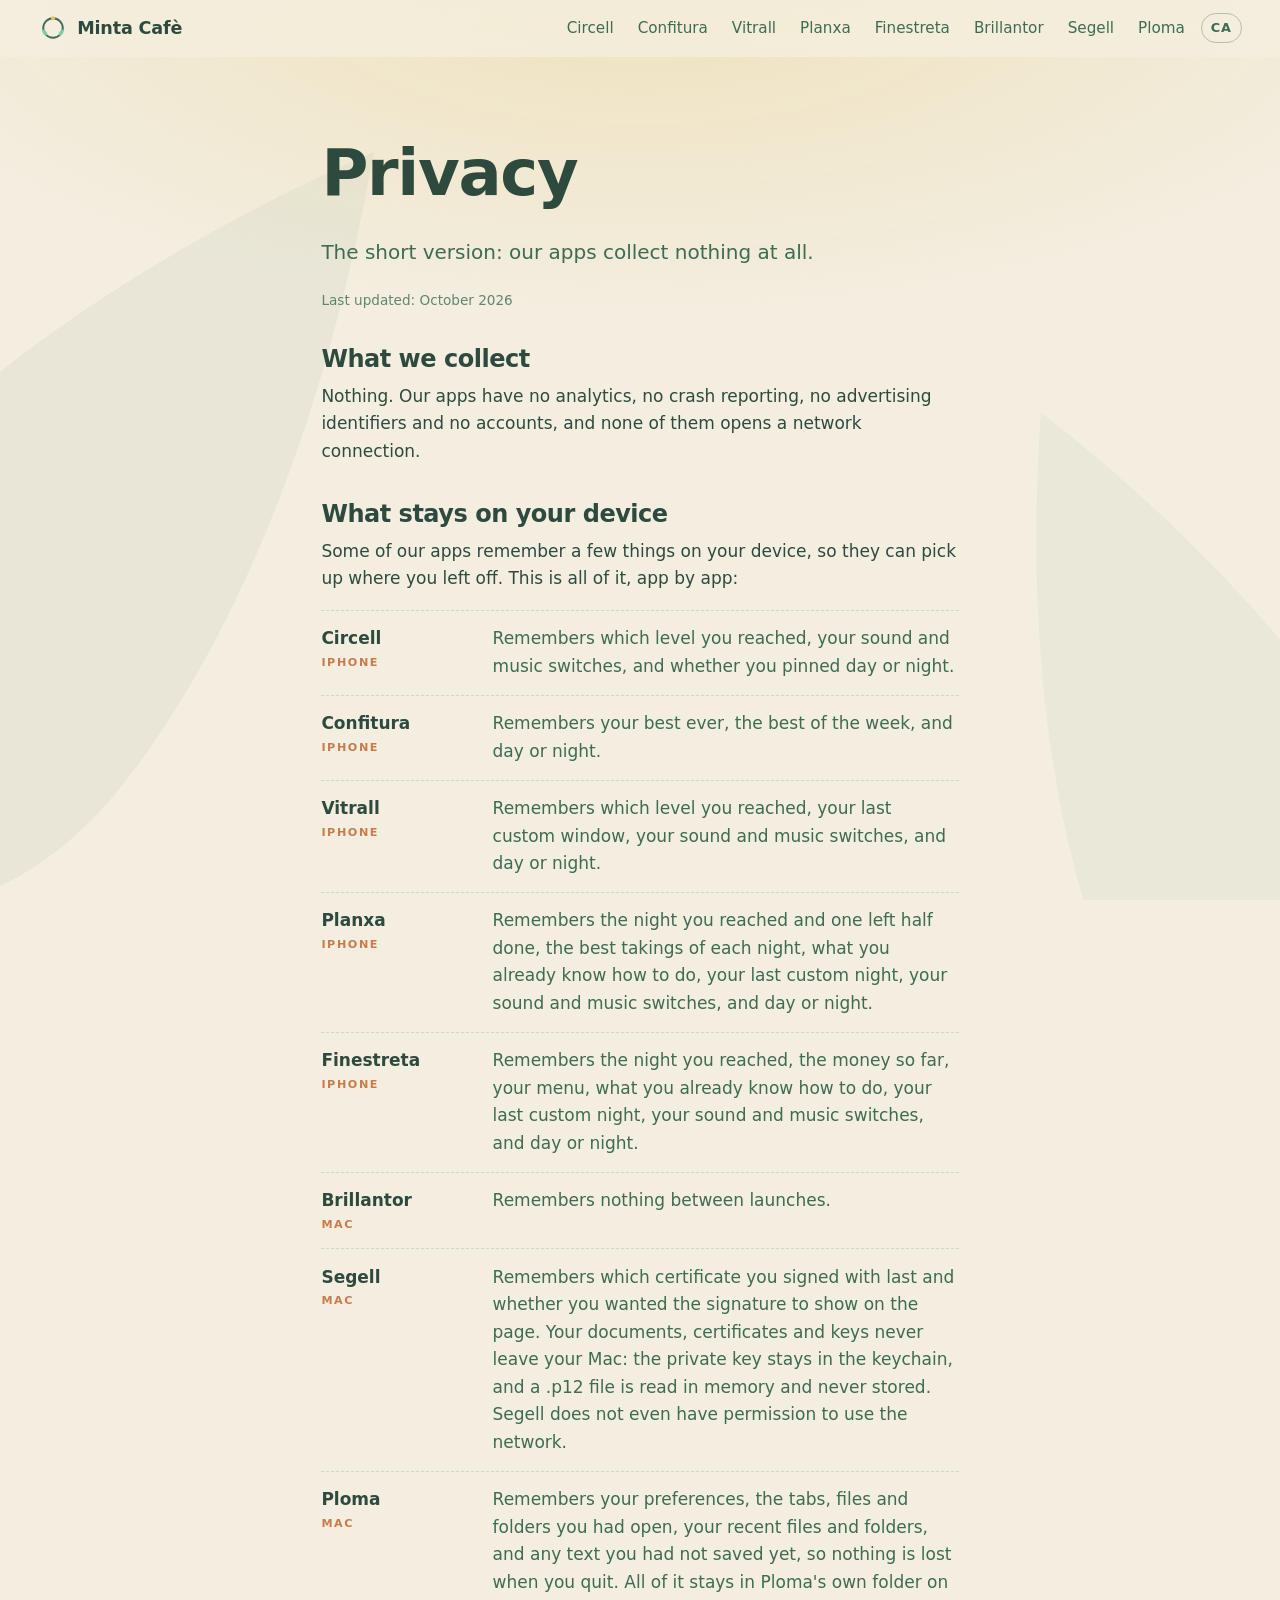
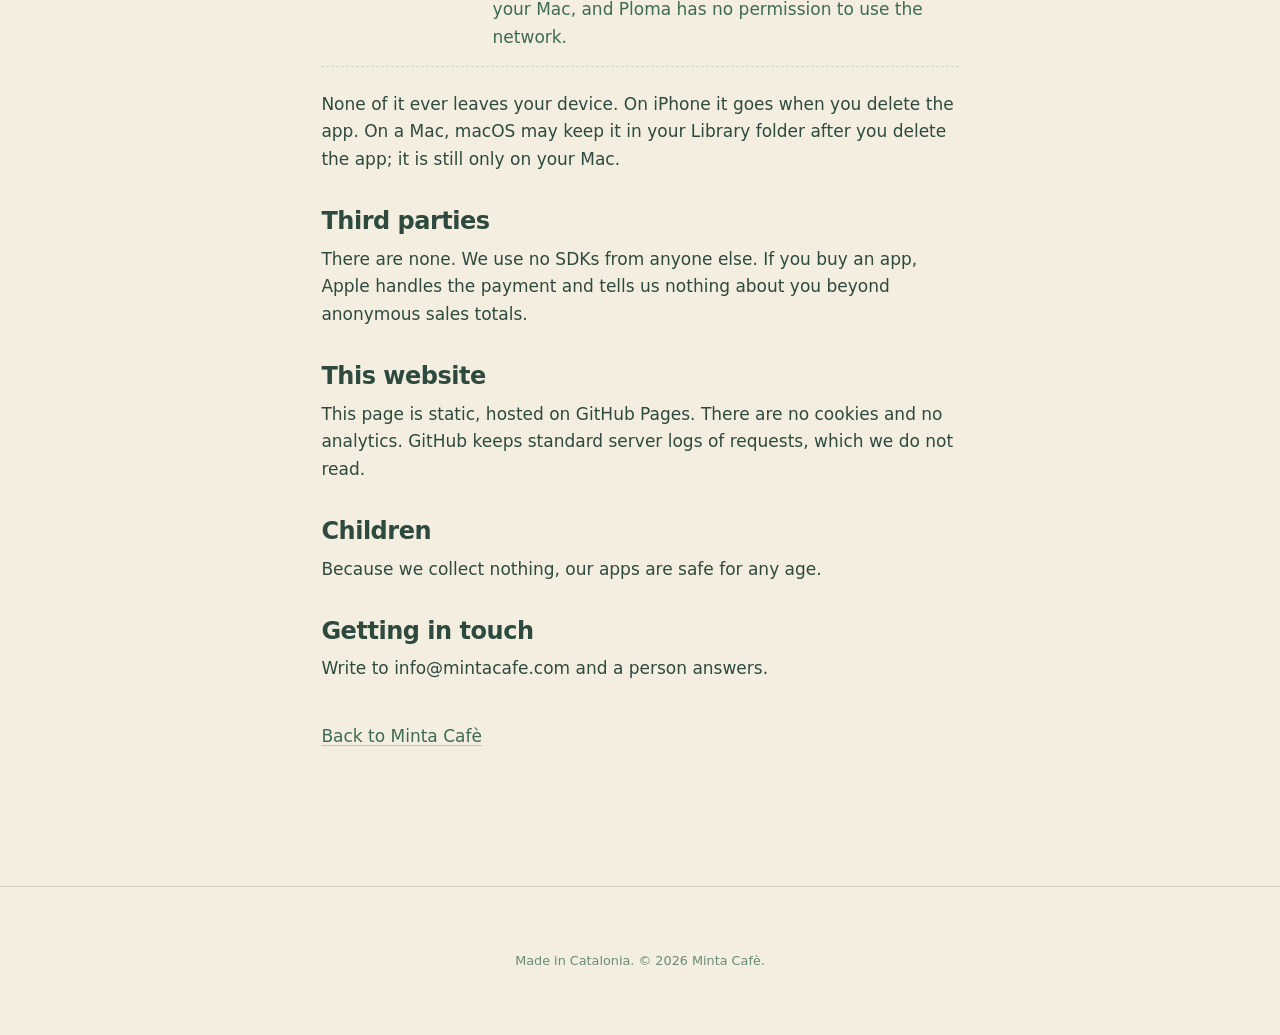
==== privacy.html @ 0457a28e "Vitrall, Planxa i Finestreta, com a «Pròximament», amb la seva fila a la privadesa Encara sense publ" ====
<!DOCTYPE html>
<html lang="en" data-title-key="html.title.privacy">
<head>
<meta charset="utf-8">
<meta name="viewport" content="width=device-width, initial-scale=1">
<title>Privacy · Minta Cafè</title>
<meta name="description" content="Minta Cafè privacy policy: our apps collect nothing at all.">
<meta name="theme-color" content="#F3EEE0" media="(prefers-color-scheme: light)">
<meta name="theme-color" content="#22362D" media="(prefers-color-scheme: dark)">
<link rel="icon" href="data:image/svg+xml,%3Csvg xmlns='http://www.w3.org/2000/svg' viewBox='0 0 32 32'%3E%3Crect width='32' height='32' rx='8' fill='%23F3EEE0'/%3E%3Ccircle cx='16' cy='16' r='9' fill='none' stroke='%237FCBA8' stroke-width='2.5'/%3E%3Ccircle cx='16' cy='7' r='2' fill='%23E8C468'/%3E%3C/svg%3E">
<link rel="stylesheet" href="assets/style.css">
</head>
<body>

<div class="backdrop" aria-hidden="true">
  <div class="backdrop__glow"></div>
  <svg class="backdrop__leaf backdrop__leaf--a" viewBox="0 0 100 240"><path d="M50 0C18 60 0 120 0 170c0 40 22 70 50 70s50-30 50-70C100 120 82 60 50 0Z"/></svg>
  <svg class="backdrop__leaf backdrop__leaf--b" viewBox="0 0 100 240"><path d="M50 0C18 60 0 120 0 170c0 40 22 70 50 70s50-30 50-70C100 120 82 60 50 0Z"/></svg>
</div>

<header class="head">
  <a class="brand" href="index.html" aria-label="Minta Cafè">
    <svg class="brand__mark" viewBox="0 0 40 40" aria-hidden="true">
      <circle cx="20" cy="20" r="13" fill="none" stroke="currentColor" stroke-width="2.6"/>
      <circle cx="20" cy="7" r="2.6" fill="var(--gold)"/>
      <ellipse cx="31" cy="26" rx="2.4" ry="4.6" fill="var(--mint)" transform="rotate(35 31 26)"/>
      <ellipse cx="9" cy="26" rx="2.4" ry="4.6" fill="var(--mint)" transform="rotate(-35 9 26)"/>
    </svg>
    <span class="brand__name">Minta Cafè</span>
  </a>
  <nav class="nav">
    <a href="index.html#circell">Circell</a>
    <a href="index.html#confitura">Confitura</a>
    <a href="index.html#vitrall">Vitrall</a>
    <a href="index.html#planxa">Planxa</a>
    <a href="index.html#finestreta">Finestreta</a>
    <a href="index.html#brillantor">Brillantor</a>
    <a href="index.html#segell">Segell</a>
    <a href="index.html#ploma">Ploma</a>
  </nav>
  <button class="lang" id="langToggle" type="button" aria-label="Canvia la llengua a català">
    <span class="lang__flip">CA</span>
  </button>
</header>

<main class="prose">
  <h1 data-i18n="privacy.title">Privacy</h1>
  <p class="lede" data-i18n="privacy.lede">The short version: our apps collect nothing at all.</p>
  <p class="updated" data-i18n="privacy.updated">Last updated: October 2026</p>

  <h2 data-i18n="privacy.h1">What we collect</h2>
  <p data-i18n="privacy.p1">Nothing. Our apps have no analytics, no crash reporting, no advertising identifiers and no accounts, and none of them opens a network connection.</p>

  <h2 data-i18n="privacy.h2">What stays on your device</h2>
  <p data-i18n="privacy.p2">Some of our apps remember a few things on your device, so they can pick up where you left off. This is all of it, app by app:</p>
  <!-- One row per app, and the sections above and below never name an app:
       adding one is a row here and a privacy.app.<id> string per language. -->
  <dl class="appdata">
    <div id="circell">
      <dt>Circell <span class="appdata__os" data-i18n="platform.ios">iPhone</span></dt>
      <dd data-i18n="privacy.app.circell">Remembers which level you reached, your sound and music switches, and whether you pinned day or night.</dd>
    </div>
    <div id="confitura">
      <dt>Confitura <span class="appdata__os" data-i18n="platform.ios">iPhone</span></dt>
      <dd data-i18n="privacy.app.confitura">Remembers your best ever, the best of the week, and day or night.</dd>
    </div>
    <div id="vitrall">
      <dt>Vitrall <span class="appdata__os" data-i18n="platform.ios">iPhone</span></dt>
      <dd data-i18n="privacy.app.vitrall">Remembers which level you reached, your last custom window, your sound and music switches, and day or night.</dd>
    </div>
    <div id="planxa">
      <dt>Planxa <span class="appdata__os" data-i18n="platform.ios">iPhone</span></dt>
      <dd data-i18n="privacy.app.planxa">Remembers the night you reached and one left half done, the best takings of each night, what you already know how to do, your last custom night, your sound and music switches, and day or night.</dd>
    </div>
    <div id="finestreta">
      <dt>Finestreta <span class="appdata__os" data-i18n="platform.ios">iPhone</span></dt>
      <dd data-i18n="privacy.app.finestreta">Remembers the night you reached, the money so far, your menu, what you already know how to do, your last custom night, your sound and music switches, and day or night.</dd>
    </div>
    <div id="brillantor">
      <dt>Brillantor <span class="appdata__os" data-i18n="platform.mac">Mac</span></dt>
      <dd data-i18n="privacy.app.brillantor">Remembers nothing between launches.</dd>
    </div>
    <div id="segell">
      <dt>Segell <span class="appdata__os" data-i18n="platform.mac">Mac</span></dt>
      <dd data-i18n="privacy.app.segell">Remembers which certificate you signed with last and whether you wanted the signature to show on the page. Your documents, certificates and keys never leave your Mac: the private key stays in the keychain, and a .p12 file is read in memory and never stored. Segell does not even have permission to use the network.</dd>
    </div>
    <div id="ploma">
      <dt>Ploma <span class="appdata__os" data-i18n="platform.mac">Mac</span></dt>
      <dd data-i18n="privacy.app.ploma">Remembers your preferences, the tabs, files and folders you had open, your recent files and folders, and any text you had not saved yet, so nothing is lost when you quit. All of it stays in Ploma's own folder on your Mac, and Ploma has no permission to use the network.</dd>
    </div>
  </dl>
  <p data-i18n="privacy.p2b">None of it ever leaves your device. On iPhone it goes when you delete the app. On a Mac, macOS may keep it in your Library folder after you delete the app; it is still only on your Mac.</p>

  <h2 data-i18n="privacy.h3">Third parties</h2>
  <p data-i18n="privacy.p3">There are none. We use no SDKs from anyone else. If you buy an app, Apple handles the payment and tells us nothing about you beyond anonymous sales totals.</p>

  <h2 data-i18n="privacy.h4">This website</h2>
  <p data-i18n="privacy.p4">This page is static, hosted on GitHub Pages. There are no cookies and no analytics. GitHub keeps standard server logs of requests, which we do not read.</p>

  <h2 data-i18n="privacy.h5">Children</h2>
  <p data-i18n="privacy.p5">Because we collect nothing, our apps are safe for any age.</p>

  <h2 data-i18n="privacy.h6">Getting in touch</h2>
  <p data-i18n="privacy.p6">Write to info@mintacafe.com and a person answers.</p>

  <p style="margin-top:2.5rem"><a href="index.html" data-i18n="privacy.back">Back to Minta Cafè</a></p>
</main>

<footer class="foot">
  <div class="foot__inner">
    <p class="foot__fine"><span data-i18n="foot.made">Made in Catalonia.</span> © <span id="year">2026</span> Minta Cafè.</p>
  </div>
</footer>

<script src="assets/app.js"></script>
</body>
</html>
---- assets/style.css ----
/* ===========================================================
   Minta Cafè website
   Solarpunk-Mint, straight from MintaKit: cream paper, mint
   accent, deep leaf greens, terracotta and sun gold.
   No external assets, no fonts to download.
   =========================================================== */

:root {
  --mint:       #7FCBA8;
  --mint-deep:  #5FB891;
  --leaf-deep:  #2E4A3E;
  --leaf:       #3E6B52;
  --terracotta: #C97B4A;
  --terracotta-soft: #B98253;
  --cream:      #F3EEE0;
  --surface:    #FBF7EC;
  --gold:       #E8C468;

  --bg:      var(--cream);
  --card:    var(--surface);
  --ink:     var(--leaf-deep);
  --ink-2:   var(--leaf);
  --line:    color-mix(in srgb, var(--leaf) 18%, transparent);
  --shadow:  0 18px 40px -24px rgba(46, 74, 62, .45);

  --wrap: 1080px;
  --radius: 22px;
  --font: ui-rounded, "SF Pro Rounded", -apple-system, "Segoe UI Variable Display",
          "Varela Round", "Quicksand", "Nunito", system-ui, sans-serif;
}

@media (prefers-color-scheme: dark) {
  :root {
    --bg:     #1E3128;
    --card:   #27412F;
    --ink:    #ECF4EC;
    --ink-2:  #A9C8B5;
    --line:   color-mix(in srgb, var(--mint) 22%, transparent);
    --shadow: 0 18px 40px -22px rgba(0, 0, 0, .6);
    --terracotta: #E2A272;
  }
}

* { box-sizing: border-box; }

html { scroll-behavior: smooth; scroll-padding-top: 84px; }

body {
  margin: 0;
  background: var(--bg);
  color: var(--ink);
  font-family: var(--font);
  font-size: 17px;
  line-height: 1.62;
  -webkit-font-smoothing: antialiased;
  overflow-x: hidden;
}

h1, h2, h3 { line-height: 1.15; letter-spacing: -.02em; margin: 0 0 .4em; }
h1 { font-size: clamp(2.4rem, 6vw, 4rem); font-weight: 700; }
h2 { font-size: clamp(2rem, 4.4vw, 2.9rem); font-weight: 700; }
h3 { font-size: 1.18rem; font-weight: 600; }
p  { margin: 0 0 1em; }
a  { color: var(--leaf); text-decoration-color: color-mix(in srgb, var(--mint) 70%, transparent); text-underline-offset: 3px; }
a:hover { color: var(--terracotta); }
@media (prefers-color-scheme: dark) { a { color: var(--mint); } }

.skip {
  position: absolute; left: -9999px; top: 0; z-index: 50;
  background: var(--mint); color: var(--leaf-deep);
  padding: .7em 1.2em; border-radius: 0 0 14px 0; font-weight: 600;
}
.skip:focus { left: 0; }

:where(a, button, input, [tabindex]):focus-visible {
  outline: 3px solid var(--terracotta);
  outline-offset: 3px;
  border-radius: 6px;
}

/* ── Backdrop ─────────────────────────────────────────────── */

.backdrop { position: fixed; inset: 0; z-index: -1; pointer-events: none; overflow: hidden; }
.backdrop__glow {
  position: absolute; inset: -30% 0 auto 0; height: 90vh;
  background: radial-gradient(ellipse 90% 60% at 50% 30%,
              color-mix(in srgb, var(--gold) 30%, transparent), transparent 70%);
}
.backdrop__leaf { position: absolute; fill: var(--leaf); }
.backdrop__leaf--a { width: 30vw; opacity: .05;  left: -8vw;  top: 6vh;  transform: rotate(38deg); }
.backdrop__leaf--b { width: 26vw; opacity: .045; right: -7vw; top: 42vh; transform: rotate(-24deg); }
.backdrop__leaf--c { width: 28vw; opacity: .04;  left: 6vw;   top: 74vh; transform: rotate(155deg); }
@media (prefers-color-scheme: dark) {
  .backdrop__leaf { fill: var(--mint); }
  .backdrop__glow { opacity: .5; }
}

/* ── Header ───────────────────────────────────────────────── */

.head {
  position: sticky; top: 0; z-index: 20;
  display: flex; align-items: center; justify-content: space-between;
  gap: 1rem;
  padding: .8rem clamp(1rem, 4vw, 2.4rem);
  background: color-mix(in srgb, var(--bg) 82%, transparent);
  backdrop-filter: saturate(1.4) blur(14px);
  border-bottom: 1px solid transparent;
  transition: border-color .3s;
}
.head.is-stuck { border-bottom-color: var(--line); }

.brand { display: inline-flex; align-items: center; gap: .55rem; text-decoration: none; color: var(--ink); }
.brand__mark { width: 30px; height: 30px; color: var(--leaf); flex: none; }
@media (prefers-color-scheme: dark) { .brand__mark { color: var(--mint); } }
.brand__name { font-weight: 700; font-size: 1.1rem; letter-spacing: -.01em; white-space: nowrap; }

.nav { display: flex; align-items: center; gap: clamp(.6rem, 2vw, 1.5rem); margin-left: auto; }
.nav a { color: var(--ink-2); text-decoration: none; font-weight: 500; font-size: .95rem; white-space: nowrap; }
.nav a:hover { color: var(--terracotta); }
@media (max-width: 560px) { .nav a { font-size: .88rem; } }
/* When the row gets tight, the promise link is the first to go. */
@media (max-width: 720px) { .nav a[href="#promise"] { display: none; } }
/* Five app names and the language don't fit beside the brand on a phone: the
   names get a row of their own, under the brand and the CA/EN button. */
@media (max-width: 540px) {
  html { scroll-padding-top: 112px; }
  .head { flex-wrap: wrap; row-gap: .4rem; padding-bottom: .6rem; }
  .nav { order: 3; flex-basis: 100%; margin-left: 0; justify-content: space-between; }
}

.lang {
  font: inherit; font-size: .8rem; font-weight: 700; letter-spacing: .06em;
  padding: .3em .7em; border-radius: 999px; cursor: pointer;
  color: var(--leaf); background: transparent;
  border: 1.5px solid color-mix(in srgb, var(--leaf) 35%, transparent);
}
.lang:hover { background: color-mix(in srgb, var(--mint) 25%, transparent); }
@media (prefers-color-scheme: dark) { .lang { color: var(--mint); border-color: color-mix(in srgb, var(--mint) 45%, transparent); } }

/* ── Shared bits ──────────────────────────────────────────── */

.eyebrow {
  text-transform: uppercase; letter-spacing: .14em; font-size: .75rem;
  font-weight: 700; color: var(--terracotta); margin-bottom: .8em;
}
.lede { font-size: clamp(1.05rem, 2vw, 1.25rem); color: var(--ink-2); max-width: 34em; }
.tagline { color: var(--mint-deep); font-size: 1.25rem; font-weight: 600; margin-bottom: 1em; }
@media (prefers-color-scheme: dark) { .tagline { color: var(--mint); } }

.btn {
  display: inline-flex; align-items: center; gap: .6rem;
  padding: .78em 1.5em; border-radius: 999px;
  font-weight: 650; text-decoration: none; border: 2px solid transparent;
  transition: transform .18s ease, box-shadow .18s ease, background .18s;
}
.btn:hover { transform: translateY(-2px); }
.btn--primary { background: var(--mint); color: var(--leaf-deep); box-shadow: var(--shadow); }
.btn--primary:hover { background: var(--mint-deep); color: var(--leaf-deep); }
.btn--ghost { border-color: color-mix(in srgb, var(--leaf) 30%, transparent); color: var(--ink); }
.btn--ghost:hover { border-color: var(--mint); color: var(--ink); }

.btn--store {
  background: var(--leaf-deep); color: var(--cream);
  padding: .6em 1.3em; text-align: left;
}
/* The hover names its colours: left to inherit, the text took the page's ink,
   the same green as the button, and vanished. */
.btn--store:hover { background: var(--leaf); color: var(--cream); box-shadow: var(--shadow); }
@media (prefers-color-scheme: dark) {
  .btn--store { background: var(--mint); color: var(--leaf-deep); }
  .btn--store:hover { background: var(--mint-deep); color: var(--leaf-deep); }
}
/* The glyph runs from y 1.5 to 26.2: the viewBox frames all of it. */
.btn__glyph { width: 21px; height: 27px; fill: currentColor; flex: none; }
.btn__stack { display: grid; line-height: 1.15; }
.btn__stack small { font-size: .68rem; opacity: .8; }
.btn__stack strong { font-size: 1.05rem; font-weight: 650; }
.btn--store.is-soon { opacity: .45; pointer-events: none; }

.store { display: flex; align-items: center; gap: .9rem; flex-wrap: wrap; }
.soon {
  font-size: .82rem; color: var(--terracotta); font-weight: 600;
  border: 1.5px dashed color-mix(in srgb, var(--terracotta) 50%, transparent);
  padding: .3em .8em; border-radius: 999px;
}
.store:not(:has(.is-soon)) .soon { display: none; }

/* ── Hero ─────────────────────────────────────────────────── */

.hero {
  max-width: var(--wrap); margin: 0 auto;
  padding: clamp(4rem, 12vh, 8rem) clamp(1.2rem, 5vw, 2.4rem) clamp(3rem, 8vh, 5rem);
  text-align: center;
}
.hero .lede { margin-inline: auto; }
.hero__cta { display: flex; gap: .8rem; justify-content: center; flex-wrap: wrap; margin-top: 2rem; }

/* ── App sections ─────────────────────────────────────────── */

.app {
  max-width: var(--wrap); margin: 0 auto;
  padding: clamp(3rem, 9vh, 6rem) clamp(1.2rem, 5vw, 2.4rem);
  display: grid; gap: clamp(2rem, 6vw, 4.5rem);
  grid-template-columns: minmax(0, 1fr) minmax(0, 1fr);
  align-items: center;
}
.app--flip .app__art { order: 2; }
@media (max-width: 860px) {
  .app { grid-template-columns: 1fr; }
  .app--flip .app__art { order: 0; }
}
.app__art { display: grid; justify-items: center; gap: 1rem; }
.art__caption { font-size: .85rem; color: var(--ink-2); opacity: .8; margin: 0; text-align: center; }

.features { list-style: none; margin: 0 0 1.8rem; padding: 0; display: grid; gap: .55rem; }
.features li { position: relative; padding-left: 1.7rem; color: var(--ink-2); }
.features li::before {
  content: ""; position: absolute; left: 0; top: .55em;
  width: 10px; height: 10px; border-radius: 50% 0;
  background: var(--mint); transform: rotate(45deg);
}

/* ── Phone + Circell board ────────────────────────────────── */

.phone {
  width: min(320px, 84vw);
  aspect-ratio: 320 / 610;
  border-radius: 46px;
  padding: 10px;
  background: linear-gradient(160deg, #4a5a52, #2b3a33 45%, #495852);
  box-shadow: 0 40px 70px -34px rgba(46, 74, 62, .7), 0 0 0 1px rgba(0,0,0,.12);
  position: relative;
}
.phone__island {
  position: absolute; top: 20px; left: 50%; transform: translateX(-50%);
  width: 92px; height: 26px; border-radius: 999px; background: #101613; z-index: 2;
}
.phone__screen {
  height: 100%; border-radius: 37px; overflow: hidden;
  background:
    radial-gradient(ellipse 120% 50% at 50% -6%, color-mix(in srgb, var(--gold) 34%, transparent), transparent 62%),
    var(--cream);
  display: grid; align-content: center; justify-items: center;
  gap: .5rem; padding: 3.4rem 1.1rem 1.6rem;
  color: var(--leaf-deep);
}
/* A phone showing a real screenshot instead of a live demo. */
.phone__screen--shot { padding: 0; display: block; background: var(--cream); }
.phone__screen--shot img { display: block; width: 100%; height: 100%; object-fit: cover; object-position: 50% 0; }
.phone__wordmark { font-size: 2rem; font-weight: 700; margin: 0; letter-spacing: -.02em; }
.phone__tagline { color: var(--mint-deep); margin: 0 0 .9rem; font-size: .95rem; }
.phone__status {
  margin: .9rem 0 0; font-size: .82rem; min-height: 2.4em; text-align: center;
  color: var(--leaf); transition: color .3s;
}
.phone__status.is-won { color: var(--terracotta); font-weight: 650; }

.pill {
  font: inherit; font-size: .82rem; font-weight: 600; cursor: pointer;
  padding: .45em 1.25em; border-radius: 999px;
  background: var(--mint); color: var(--leaf-deep); border: none;
}
.pill:hover { background: var(--mint-deep); }

.board {
  --cells: 4;
  display: grid;
  grid-template-columns: repeat(var(--cells), 1fr);
  width: min(228px, 64vw);
  aspect-ratio: 1;
  overflow: hidden;
  touch-action: manipulation;
}
.tile {
  appearance: none; border: none; background: none; padding: 0; margin: 0;
  cursor: pointer; display: block; width: 100%; aspect-ratio: 1;
}
.tile svg { display: block; width: 100%; height: 100%; }
.tile__art {
  transform-box: fill-box; transform-origin: 50% 50%;
  transition: transform .28s cubic-bezier(.34, 1.4, .5, 1);
}
.tile .stem { stroke: #3E6B52; stroke-width: 11; stroke-linecap: round; fill: none; transition: stroke .5s ease; }
.tile .hub  { fill: #7FCBA8; transition: fill .5s ease; }
.tile .bud  { fill: #E8C468; }
.tile:hover .hub { fill: #5FB891; }

.board.is-won .stem { stroke: #E8C468; }
.board.is-won .hub  { fill: #E8C468; }
.board.is-won { animation: bloom .9s ease; }
@keyframes bloom {
  40% { transform: scale(1.04); }
  100% { transform: scale(1); }
}

@media (prefers-reduced-motion: reduce) {
  html { scroll-behavior: auto; }
  .tile__art { transition-duration: .01s; }
  .board.is-won { animation: none; }
  .btn:hover { transform: none; }
}

/* ── Mac mockup ───────────────────────────────────────────── */

/* Never wider than its column: between 860 and 1000 px the two columns are
   narrower than 480 px, and a wider mockup ran into the text beside it. */
.mac {
  width: min(480px, 100%);
  border-radius: 16px;
  overflow: hidden;
  position: relative;
  background: #0e1218;
  box-shadow: 0 40px 70px -34px rgba(46, 74, 62, .7), 0 0 0 1px rgba(0,0,0,.15);
}
.mac__bar {
  position: absolute; inset: 0 0 auto 0; z-index: 3;
  height: 28px; display: flex; align-items: center; gap: .8rem;
  padding: 0 .8rem; background: rgba(16, 22, 19, .55);
  backdrop-filter: blur(10px);
}
.mac__apple { width: 10px; height: 12px; border-radius: 3px 3px 4px 4px; background: #cfd8d2; opacity: .8; }
.mac__menus { display: flex; gap: .6rem; flex: 1; }
.mac__menus i { display: block; width: 26px; height: 6px; border-radius: 3px; background: #cfd8d2; opacity: .35; }
.mac__menus i:nth-child(2) { width: 34px; }
.mac__menus i:nth-child(3) { width: 20px; }
.mac__right { display: flex; align-items: center; }
.mac__sun { width: 16px; height: 16px; fill: var(--gold); filter: drop-shadow(0 0 5px rgba(232,196,104,.55)); }
.mac__rays { transform-box: fill-box; transform-origin: 50% 50%; animation: spin 26s linear infinite; }
@keyframes spin { to { transform: rotate(360deg); } }
@media (prefers-reduced-motion: reduce) { .mac__rays { animation: none; } }

.mac__scene { display: block; width: 100%; height: auto; }

.popover {
  position: absolute; top: 34px; right: 10px; z-index: 4;
  width: 232px; padding: .35rem 0;
  border-radius: 12px;
  background: color-mix(in srgb, #f6f4ee 92%, transparent);
  backdrop-filter: blur(18px) saturate(1.5);
  box-shadow: 0 22px 44px -18px rgba(0,0,0,.55), 0 0 0 .5px rgba(0,0,0,.16);
  color: #22302a; font-size: .82rem;
}
.popover hr { border: none; border-top: .5px solid rgba(34,48,42,.18); margin: .25rem .6rem; }
.popover__row { display: flex; align-items: center; gap: .5rem; padding: .35rem .7rem; }
.popover__icon { width: 13px; height: 13px; fill: #6a7a71; flex: none; }
.popover__icon--max { width: 17px; height: 17px; }
.popover__header {
  margin: 0; padding: .25rem .8rem .1rem;
  font-size: .7rem; font-weight: 600; letter-spacing: .04em;
  text-transform: uppercase; color: #8b9a91;
}
.popover__item { margin: 0; padding: .3rem .8rem; border-radius: 6px; }
.popover__item--quiet { color: #6a7a71; }
/* "Turn Off" puts the screen back to neutral, and is greyed out while the
   screen is untouched, as in the app. */
button.popover__item {
  display: block; width: calc(100% - .6rem); margin: 0 .3rem; padding: .3rem .5rem;
  font: inherit; color: inherit; text-align: left; background: none; border: 0; cursor: pointer;
}
button.popover__item:not(:disabled):hover { background: rgba(34, 48, 42, .08); }
button.popover__item:focus-visible { outline: 2px solid var(--mint); outline-offset: -2px; }
.popover__item.is-off { color: #a8b4ad; cursor: default; }

.art__readout {
  margin: 0; font-size: .8rem; font-weight: 650;
  color: var(--terracotta); font-variant-numeric: tabular-nums;
}

.slider { flex: 1; appearance: none; height: 20px; background: none; cursor: pointer; }
.slider::-webkit-slider-runnable-track {
  height: 4px; border-radius: 999px; background: rgba(34,48,42,.22);
}
.slider::-webkit-slider-thumb {
  appearance: none; width: 17px; height: 17px; margin-top: -6.5px;
  border-radius: 50%; background: #fff; box-shadow: 0 1px 3px rgba(0,0,0,.35);
}
.slider::-moz-range-track { height: 4px; border-radius: 999px; background: rgba(34,48,42,.22); }
.slider::-moz-range-thumb {
  width: 17px; height: 17px; border: none; border-radius: 50%;
  background: #fff; box-shadow: 0 1px 3px rgba(0,0,0,.35);
}

/* ── Segell window ────────────────────────────────────────── */
/* Its own light and dark, like the app's window. The page inside is paper in
   both, because Segell never inverts a page. */

.seg {
  --seg-window: #ECECEC;
  --seg-under:  #D3D4D1;
  --seg-text:   #1F1F1F;
  --seg-soft:   #6E6E73;
  --seg-green:  #34C759;
  --seg-button: #FFFFFF;
  width: min(480px, 100%);
  border-radius: 12px;
  overflow: hidden;
  background: var(--seg-window);
  color: var(--seg-text);
  font-family: -apple-system, BlinkMacSystemFont, "Segoe UI", system-ui, sans-serif;
  box-shadow: 0 40px 70px -34px rgba(46, 74, 62, .7), 0 0 0 1px rgba(0,0,0,.12);
}
@media (prefers-color-scheme: dark) {
  .seg {
    --seg-window: #2C2C2E;
    --seg-under:  #1C1C1E;
    --seg-text:   #ECECEC;
    --seg-soft:   #A1A1A6;
    --seg-green:  #30D158;
    --seg-button: #5A5A5E;
    box-shadow: 0 40px 70px -30px rgba(0,0,0,.7), 0 0 0 1px rgba(255,255,255,.08);
  }
}
.seg__bar { display: flex; align-items: center; gap: .75rem; height: 38px; padding: 0 .8rem; }
.seg__lights { display: flex; gap: 7px; flex: none; }
.seg__lights i { width: 11px; height: 11px; border-radius: 50%; background: #FF5F57; }
.seg__lights i:nth-child(2) { background: #FEBC2E; }
.seg__lights i:nth-child(3) { background: #28C840; }
.seg__title {
  font-size: .78rem; font-weight: 650; min-width: 0;
  white-space: nowrap; overflow: hidden; text-overflow: ellipsis;
}
.seg__tools { display: flex; gap: .6rem; flex: none; }
.seg__tools--end { margin-left: auto; }
.seg__tools svg {
  width: 15px; height: 15px; fill: none; stroke: var(--seg-soft);
  stroke-width: 1.4; stroke-linecap: round; stroke-linejoin: round;
}
/* The strip, as Banner.swift paints it: the tone's colour at 12 % over the
   window, a small sealed tick, the text and a small button. */
.seg__banner {
  display: flex; align-items: center; gap: 8px;
  padding: 7px 12px;
  background: color-mix(in srgb, var(--seg-green) 12%, var(--seg-window));
  border-bottom: 1px solid color-mix(in srgb, var(--seg-text) 16%, transparent);
  font-size: .72rem; line-height: 1.35;
}
.seg__seal { width: 16px; height: 16px; flex: none; fill: var(--seg-green); }
.seg__check { fill: none; stroke: #fff; stroke-width: 1.7; stroke-linecap: round; stroke-linejoin: round; }
.seg__text { flex: 1; min-width: 0; }
.seg__button {
  flex: none; font-size: .68rem; padding: 1px 9px; border-radius: 5px;
  background: var(--seg-button);
  box-shadow: 0 0 0 .5px rgba(0,0,0,.2), 0 1px 1px rgba(0,0,0,.08);
}
.seg__view { display: block; width: 100%; height: auto; }
.seg__under { fill: var(--seg-under); }

/* ── Ploma window ─────────────────────────────────────────── */
/* The colours of Core/Theme/Theme.swift: Minta Light by day, Minta Dark at
   night, as Ploma does by default. Chrome and separator are worked out the way the app does it (the
   text background with 5 % / 16 % of the text in light, 28 % / 50 % of black
   in dark). */

.plm {
  --plm-bg:      #FBF7EC;
  --plm-fg:      #2E4A3E;
  --plm-chrome:  #F1EEE3;
  --plm-sep:     #DADBD0;
  --plm-dim:     #7A8A7F;
  --plm-caret:   #B0582A;
  --plm-heading: #8F6712;
  --plm-heading2: #1F7A56;
  --plm-punct:   #4A6A58;
  --plm-title:   rgba(0, 0, 0, .85);
  width: min(480px, 100%);
  border-radius: 12px;
  overflow: hidden;
  box-shadow: 0 40px 70px -34px rgba(46, 74, 62, .7), 0 0 0 1px rgba(0,0,0,.12);
}
@media (prefers-color-scheme: dark) {
  .plm {
    --plm-bg:      #17211D;
    --plm-fg:      #E4EDE6;
    --plm-chrome:  #111815;
    --plm-sep:     #0C1110;
    --plm-dim:     #6F877A;
    --plm-caret:   #EBCB7A;
    --plm-heading: #EBCB7A;
    --plm-heading2: #82D2AE;
    --plm-punct:   #A8C8B6;
    --plm-title:   rgba(255, 255, 255, .85);
    box-shadow: 0 40px 70px -30px rgba(0,0,0,.7), 0 0 0 1px rgba(255,255,255,.08);
  }
}
.plm__window { display: block; width: 100%; height: auto; }
.plm .p-bg     { fill: var(--plm-bg); }
.plm .p-fg     { fill: var(--plm-fg); }
.plm .p-chrome { fill: var(--plm-chrome); }
.plm .p-sep    { fill: var(--plm-sep); }
.plm .p-dim    { fill: var(--plm-dim); }
.plm .p-caret  { fill: var(--plm-caret); }
.plm .p-h1     { fill: var(--plm-heading); }
.plm .p-h2     { fill: var(--plm-heading2); }
.plm .p-punct  { fill: var(--plm-punct); }
.plm .p-title  { fill: var(--plm-title); }
.plm .p-dim-stroke { stroke: var(--plm-dim); fill: none; }
.plm .p-fg-stroke  { stroke: var(--plm-fg); fill: none; }
.plm .b { font-weight: 700; }
.plm .t-mono   { font-family: Menlo, Monaco, Consolas, "DejaVu Sans Mono", monospace; font-size: 16px; }
.plm .t-tab    { font-family: -apple-system, BlinkMacSystemFont, "Segoe UI", system-ui, sans-serif; font-size: 12.5px; }
.plm .t-title  { font-family: -apple-system, BlinkMacSystemFont, "Segoe UI", system-ui, sans-serif; font-size: 13px; font-weight: 650; }
.plm .t-status { font-family: -apple-system, BlinkMacSystemFont, "Segoe UI", system-ui, sans-serif; font-size: 12px; }
/* The note is written in the page's language. */
html:not([lang="ca"]) .plm .only-ca,
html[lang="ca"] .plm .only-en { display: none; }

/* ── Promise ──────────────────────────────────────────────── */

.promise, .brewing {
  max-width: var(--wrap); margin: 0 auto;
  padding: clamp(3rem, 9vh, 6rem) clamp(1.2rem, 5vw, 2.4rem);
  text-align: center;
}
.promise .lede, .brewing .lede { margin-inline: auto; margin-bottom: 2.6rem; }

.cards { display: grid; gap: 1rem; grid-template-columns: repeat(auto-fit, minmax(210px, 1fr)); text-align: left; }
.card {
  background: var(--card); border-radius: var(--radius);
  padding: 1.5rem 1.4rem 1.2rem;
  box-shadow: var(--shadow);
  border: 1px solid var(--line);
  position: relative;
}
.card__num {
  font-size: .72rem; font-weight: 700; letter-spacing: .1em;
  color: var(--terracotta); display: block; margin-bottom: .7rem;
}
.card p { margin: 0; color: var(--ink-2); font-size: .95rem; }

/* The fine print, written by us, in plain words. */
.fineprint {
  max-width: 44em; margin: 2.4rem auto 0;
  padding-top: 1.4rem;
  border-top: 1px dashed var(--line);
  text-align: left; font-size: .88rem; line-height: 1.7;
  color: var(--ink-2);
}

/* ── Brewing ──────────────────────────────────────────────── */

.brew {
  list-style: none; margin: 0; padding: 0;
  display: grid; gap: 1rem; grid-template-columns: repeat(auto-fit, minmax(200px, 1fr));
}
.brew li {
  background: color-mix(in srgb, var(--card) 60%, transparent);
  border: 1px dashed var(--line);
  border-radius: var(--radius); padding: 1.6rem 1rem;
}
.brew__mark { width: 46px; height: 46px; margin-bottom: .5rem; }
.brew h3 { margin-bottom: .1em; }
.brew p { margin: 0; color: var(--ink-2); font-size: .92rem; }

/* ── Footer ───────────────────────────────────────────────── */

.foot {
  border-top: 1px solid var(--line);
  margin-top: clamp(2rem, 6vh, 4rem);
  padding: clamp(2.5rem, 8vh, 4rem) clamp(1.2rem, 5vw, 2.4rem);
  text-align: center;
}
.foot__inner { max-width: 46em; margin: 0 auto; }
.foot__brand { font-weight: 700; font-size: 1.15rem; margin-bottom: .3em; }
.foot__line { color: var(--ink-2); }
.foot__nav { display: flex; gap: .6rem; justify-content: center; margin: 1.2rem 0; color: var(--ink-2); }
.foot__fine { font-size: .8rem; color: var(--ink-2); opacity: .75; margin: 0; }

/* ── Reveal on scroll ─────────────────────────────────────── */

.reveal { opacity: 0; transform: translateY(18px); transition: opacity .7s ease, transform .7s ease; }
.reveal.is-in { opacity: 1; transform: none; }
@media (prefers-reduced-motion: reduce) { .reveal { opacity: 1; transform: none; transition: none; } }

/* ── Legal pages ──────────────────────────────────────────── */

.prose {
  max-width: 42em; margin: 0 auto;
  padding: clamp(3rem, 9vh, 5rem) clamp(1.2rem, 5vw, 2.4rem) 4rem;
}
.prose h2 { font-size: 1.5rem; margin-top: 2.2rem; }
.prose ul { padding-left: 1.2rem; color: var(--ink-2); }
.prose li { margin-bottom: .4em; }
.prose .updated { font-size: .85rem; color: var(--ink-2); opacity: .8; }

/* What each app keeps on the device: one row per app, so a new app adds a
   row and the policy around it stays the same. */
.appdata { margin: 0 0 1.4em; padding: 0; }
.appdata > div {
  display: grid; grid-template-columns: 9.5rem 1fr; gap: .2rem 1.2rem;
  padding: .9rem 0; border-top: 1px dashed var(--line);
}
.appdata > div:last-child { border-bottom: 1px dashed var(--line); }
.appdata dt { font-weight: 700; color: var(--ink); }
.appdata dd { margin: 0; color: var(--ink-2); }
.appdata__os {
  display: block; margin-top: .1em;
  font-size: .7rem; font-weight: 700; letter-spacing: .14em; text-transform: uppercase;
  color: var(--terracotta);
}
@media (max-width: 560px) {
  .appdata > div { grid-template-columns: 1fr; }
  .appdata__os { display: inline; margin: 0 0 0 .5em; }
}
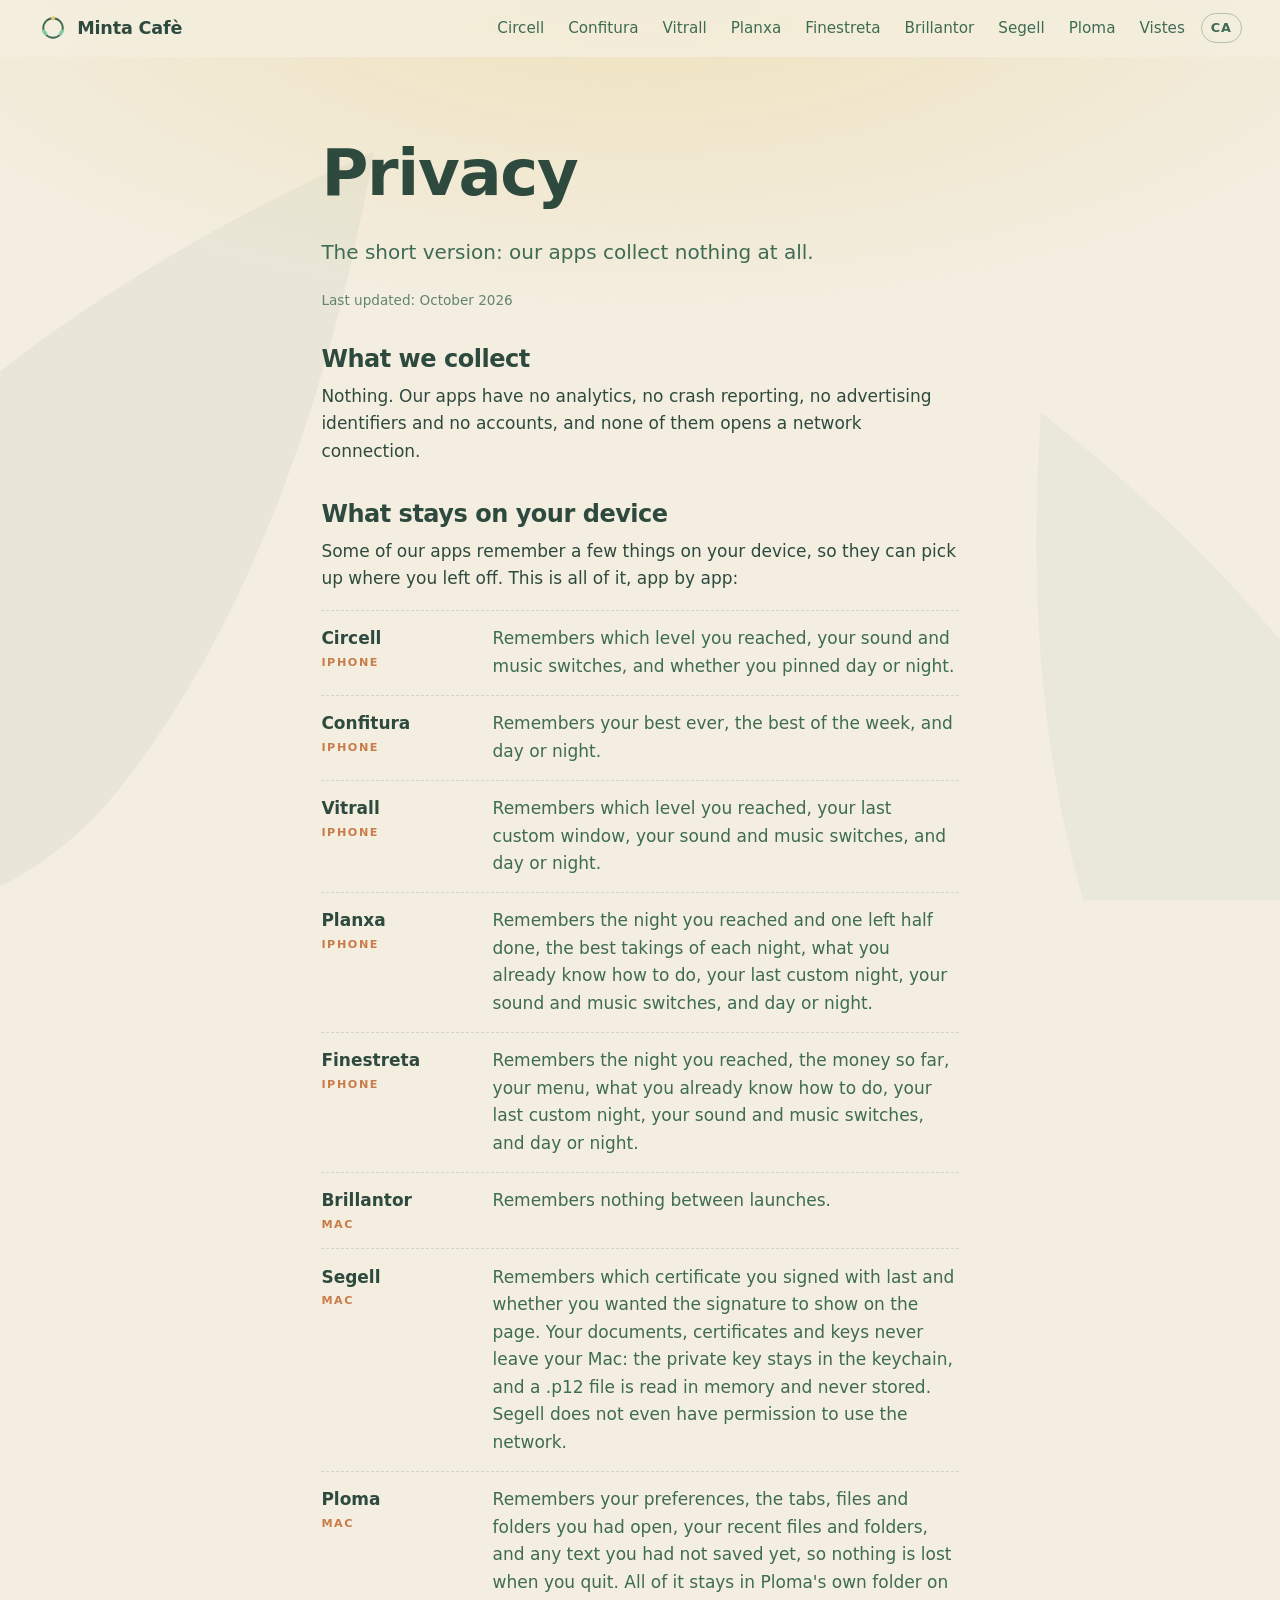
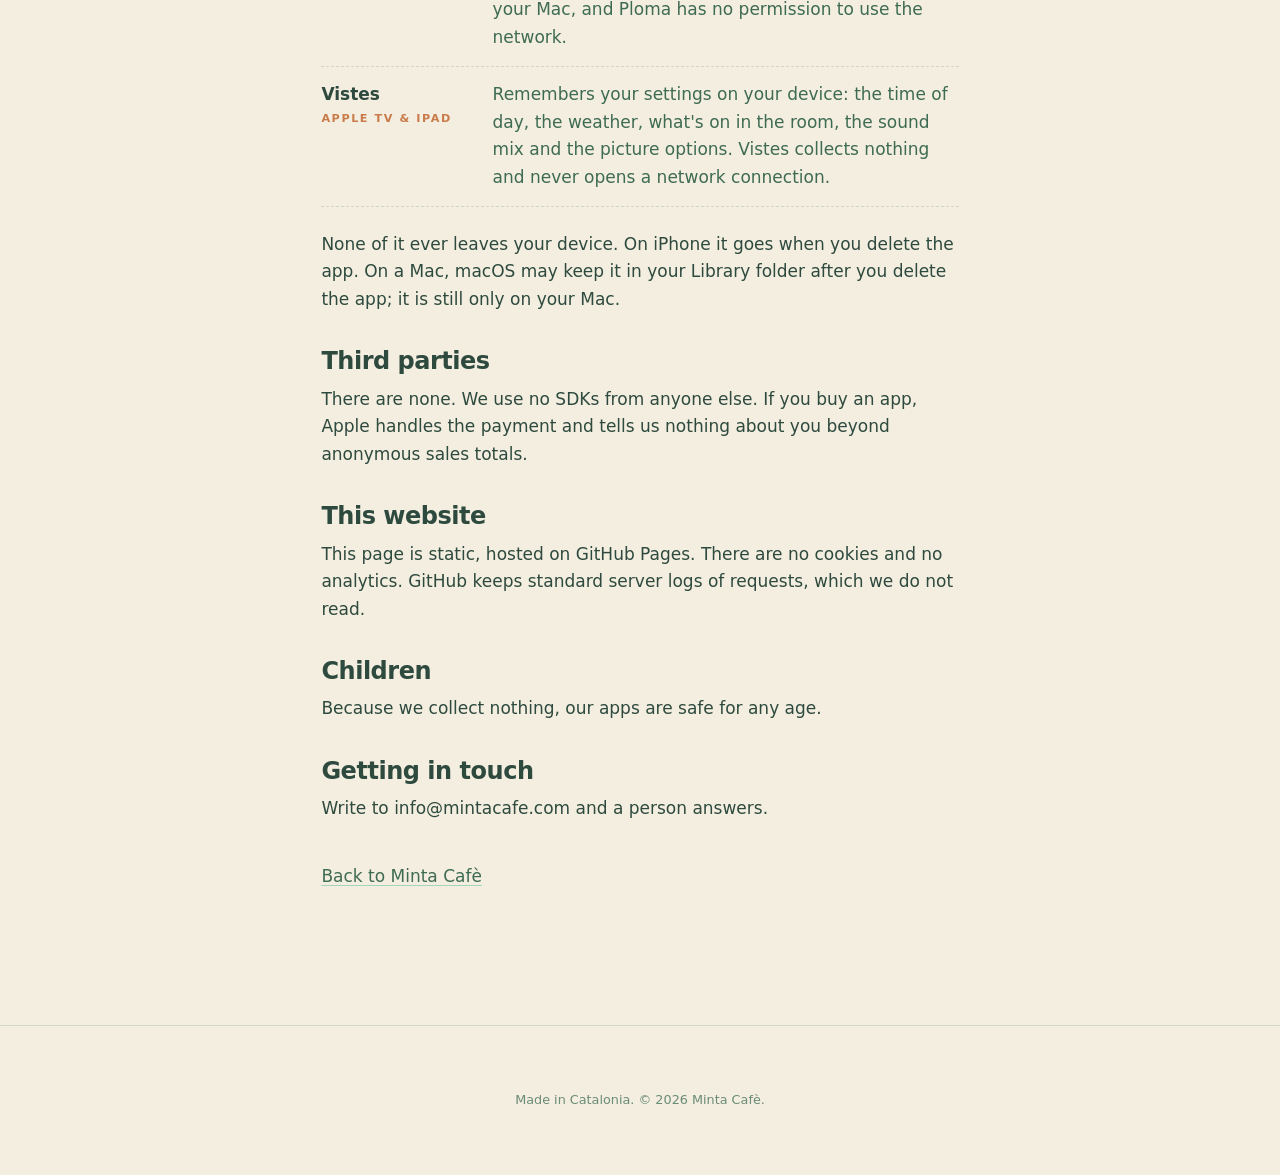
==== commit 75316d0c: "Vistes, a la web com a «Pròximament»; el Vitrall ja no és als fogons Co-Authored-By: Claude Opus 5.5" ====
--- a/privacy.html
+++ b/privacy.html
@@ -37,6 +37,7 @@
     <a href="index.html#brillantor">Brillantor</a>
     <a href="index.html#segell">Segell</a>
     <a href="index.html#ploma">Ploma</a>
+    <a href="index.html#vistes">Vistes</a>
   </nav>
   <button class="lang" id="langToggle" type="button" aria-label="Canvia la llengua a català">
     <span class="lang__flip">CA</span>
@@ -88,6 +89,10 @@
       <dt>Ploma <span class="appdata__os" data-i18n="platform.mac">Mac</span></dt>
       <dd data-i18n="privacy.app.ploma">Remembers your preferences, the tabs, files and folders you had open, your recent files and folders, and any text you had not saved yet, so nothing is lost when you quit. All of it stays in Ploma's own folder on your Mac, and Ploma has no permission to use the network.</dd>
     </div>
+    <div id="vistes">
+      <dt>Vistes <span class="appdata__os" data-i18n="platform.tv">Apple TV &amp; iPad</span></dt>
+      <dd data-i18n="privacy.app.vistes">Remembers your settings on your device: the time of day, the weather, what's on in the room, the sound mix and the picture options. Vistes collects nothing and never opens a network connection.</dd>
+    </div>
   </dl>
   <p data-i18n="privacy.p2b">None of it ever leaves your device. On iPhone it goes when you delete the app. On a Mac, macOS may keep it in your Library folder after you delete the app; it is still only on your Mac.</p>
 
--- a/assets/style.css
+++ b/assets/style.css
@@ -244,6 +244,15 @@
   gap: .5rem; padding: 3.4rem 1.1rem 1.6rem;
   color: var(--leaf-deep);
 }
+/* A TV showing a real screenshot: Vistes is landscape. */
+.tv { width: min(520px, 100%); }
+.tv__screen {
+  aspect-ratio: 16 / 9; overflow: hidden; border-radius: 12px; background: #101613;
+  border: 8px solid #1d2622;
+  box-shadow: 0 40px 70px -34px rgba(46, 74, 62, .7), 0 0 0 1px rgba(0,0,0,.12);
+}
+.tv__screen img { display: block; width: 100%; height: 100%; object-fit: cover; }
+.tv__stand { width: 30%; height: 9px; margin: 0 auto; border-radius: 0 0 8px 8px; background: linear-gradient(#2b3a33, #1d2622); }
 /* A phone showing a real screenshot instead of a live demo. */
 .phone__screen--shot { padding: 0; display: block; background: var(--cream); }
 .phone__screen--shot img { display: block; width: 100%; height: 100%; object-fit: cover; object-position: 50% 0; }
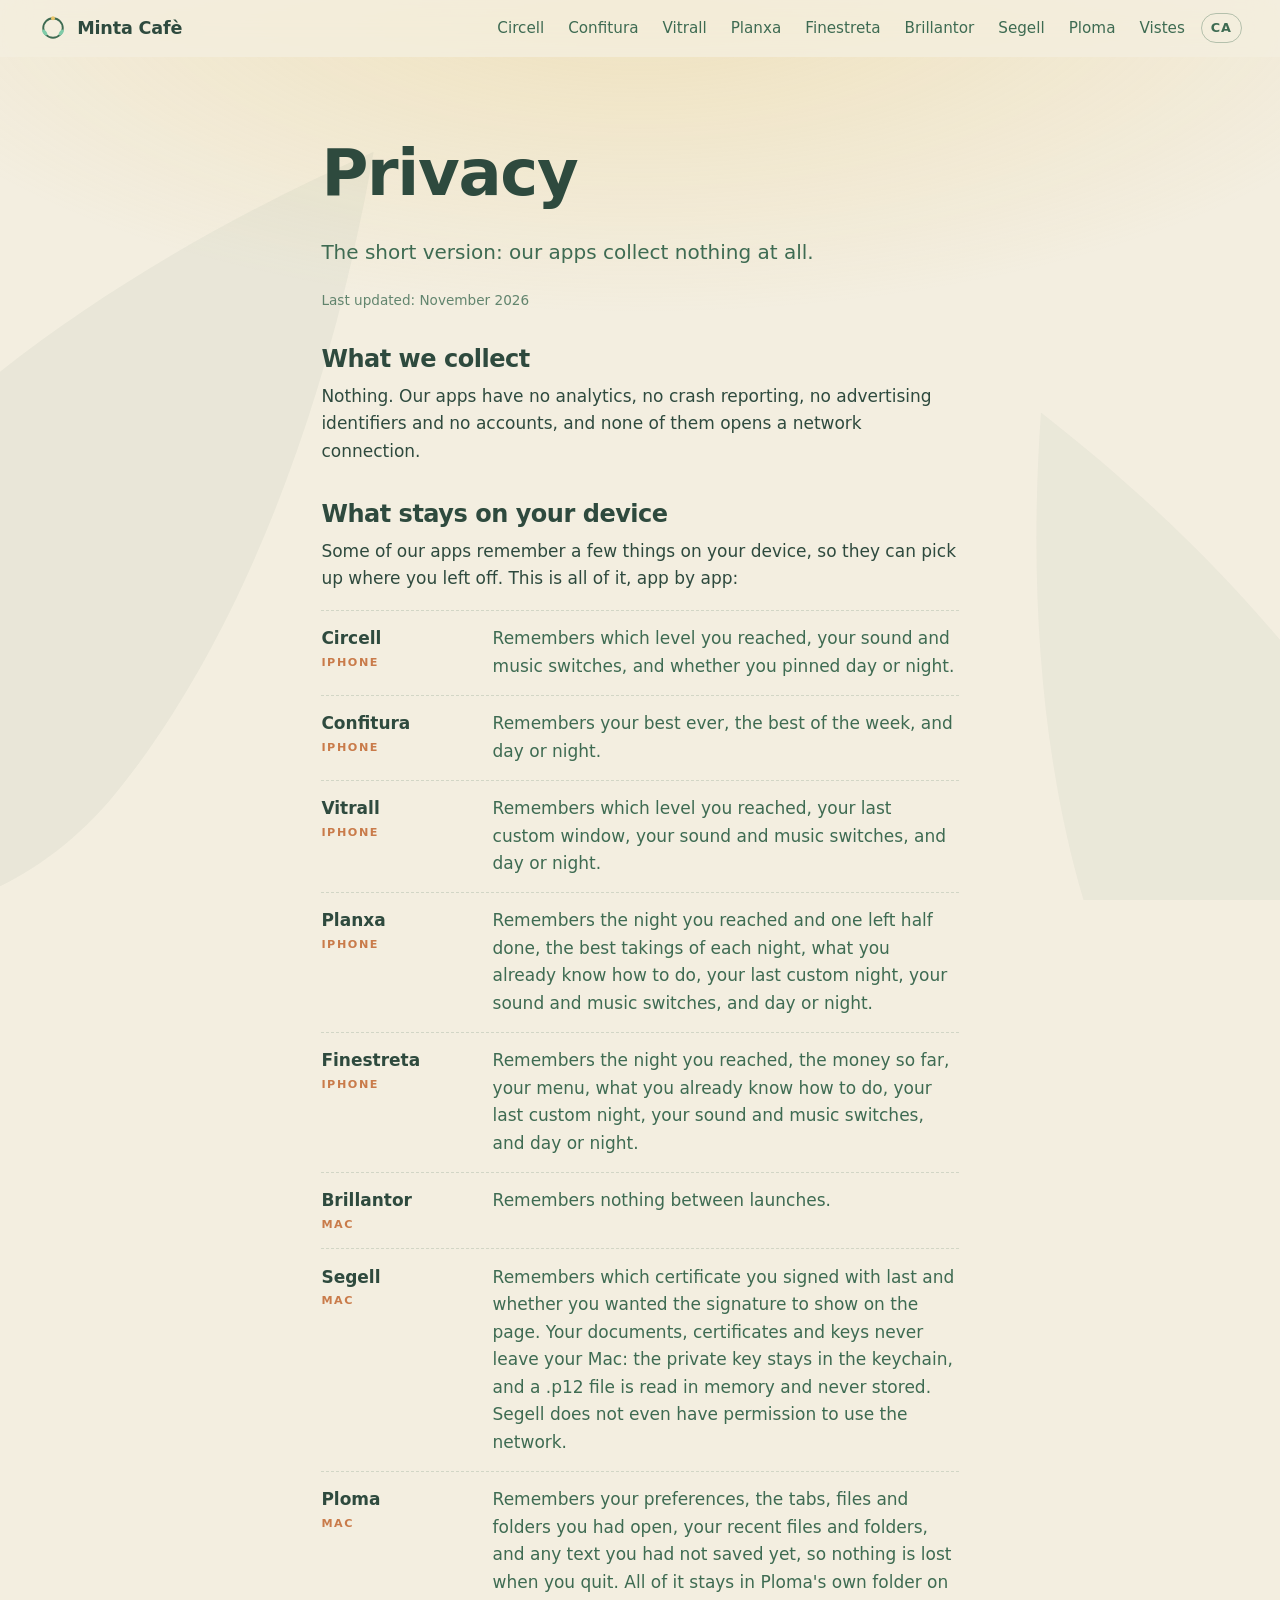
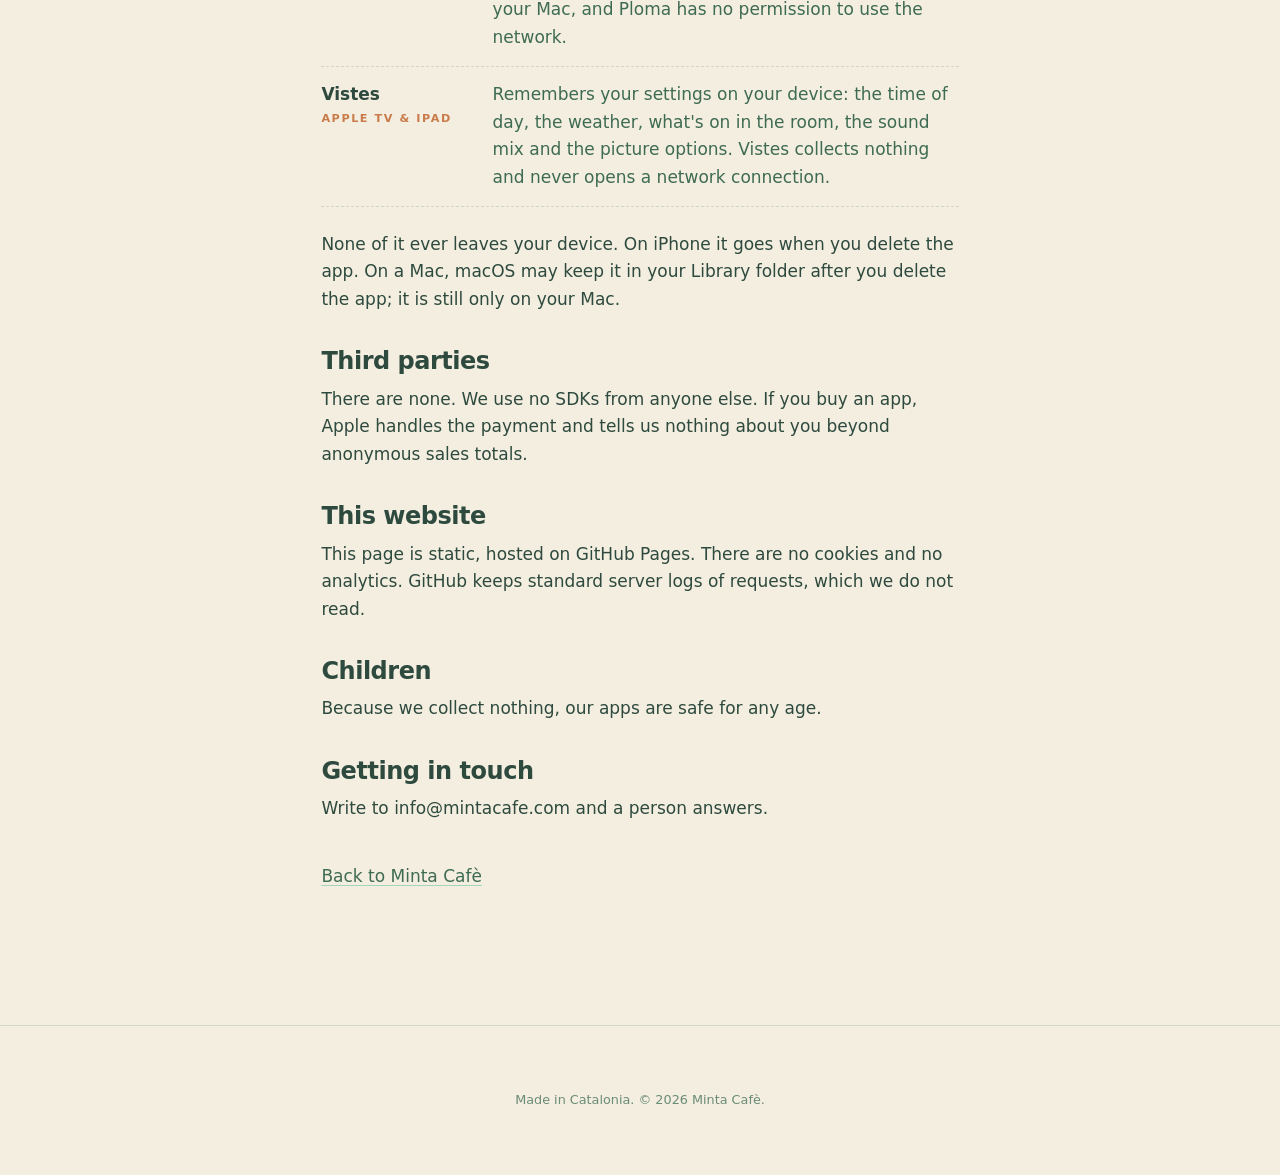
==== commit e7cca050: "Al mòbil, la fila de noms llisca: nou apps ja no hi cabien, i la pàgina es desbordava Co-Authored-By" ====
--- a/privacy.html
+++ b/privacy.html
@@ -47,7 +47,7 @@
 <main class="prose">
   <h1 data-i18n="privacy.title">Privacy</h1>
   <p class="lede" data-i18n="privacy.lede">The short version: our apps collect nothing at all.</p>
-  <p class="updated" data-i18n="privacy.updated">Last updated: October 2026</p>
+  <p class="updated" data-i18n="privacy.updated">Last updated: November 2026</p>
 
   <h2 data-i18n="privacy.h1">What we collect</h2>
   <p data-i18n="privacy.p1">Nothing. Our apps have no analytics, no crash reporting, no advertising identifiers and no accounts, and none of them opens a network connection.</p>
--- a/assets/style.css
+++ b/assets/style.css
@@ -120,12 +120,19 @@
 @media (max-width: 560px) { .nav a { font-size: .88rem; } }
 /* When the row gets tight, the promise link is the first to go. */
 @media (max-width: 720px) { .nav a[href="#promise"] { display: none; } }
-/* Five app names and the language don't fit beside the brand on a phone: the
-   names get a row of their own, under the brand and the CA/EN button. */
+/* The app names and the language don't fit beside the brand on a phone: the
+   names get a row of their own, under the brand and the CA/EN button. Nine names
+   don't fit in that row either, so it slides, and fades at the edge to say so. */
 @media (max-width: 540px) {
   html { scroll-padding-top: 112px; }
   .head { flex-wrap: wrap; row-gap: .4rem; padding-bottom: .6rem; }
-  .nav { order: 3; flex-basis: 100%; margin-left: 0; justify-content: space-between; }
+  .nav {
+    order: 3; flex-basis: 100%; min-width: 0; margin-left: 0; padding-right: 1.5rem;
+    overflow-x: auto; scrollbar-width: none;
+    -webkit-mask-image: linear-gradient(to right, #000 calc(100% - 1.5rem), transparent);
+            mask-image: linear-gradient(to right, #000 calc(100% - 1.5rem), transparent);
+  }
+  .nav::-webkit-scrollbar { display: none; }
 }
 
 .lang {
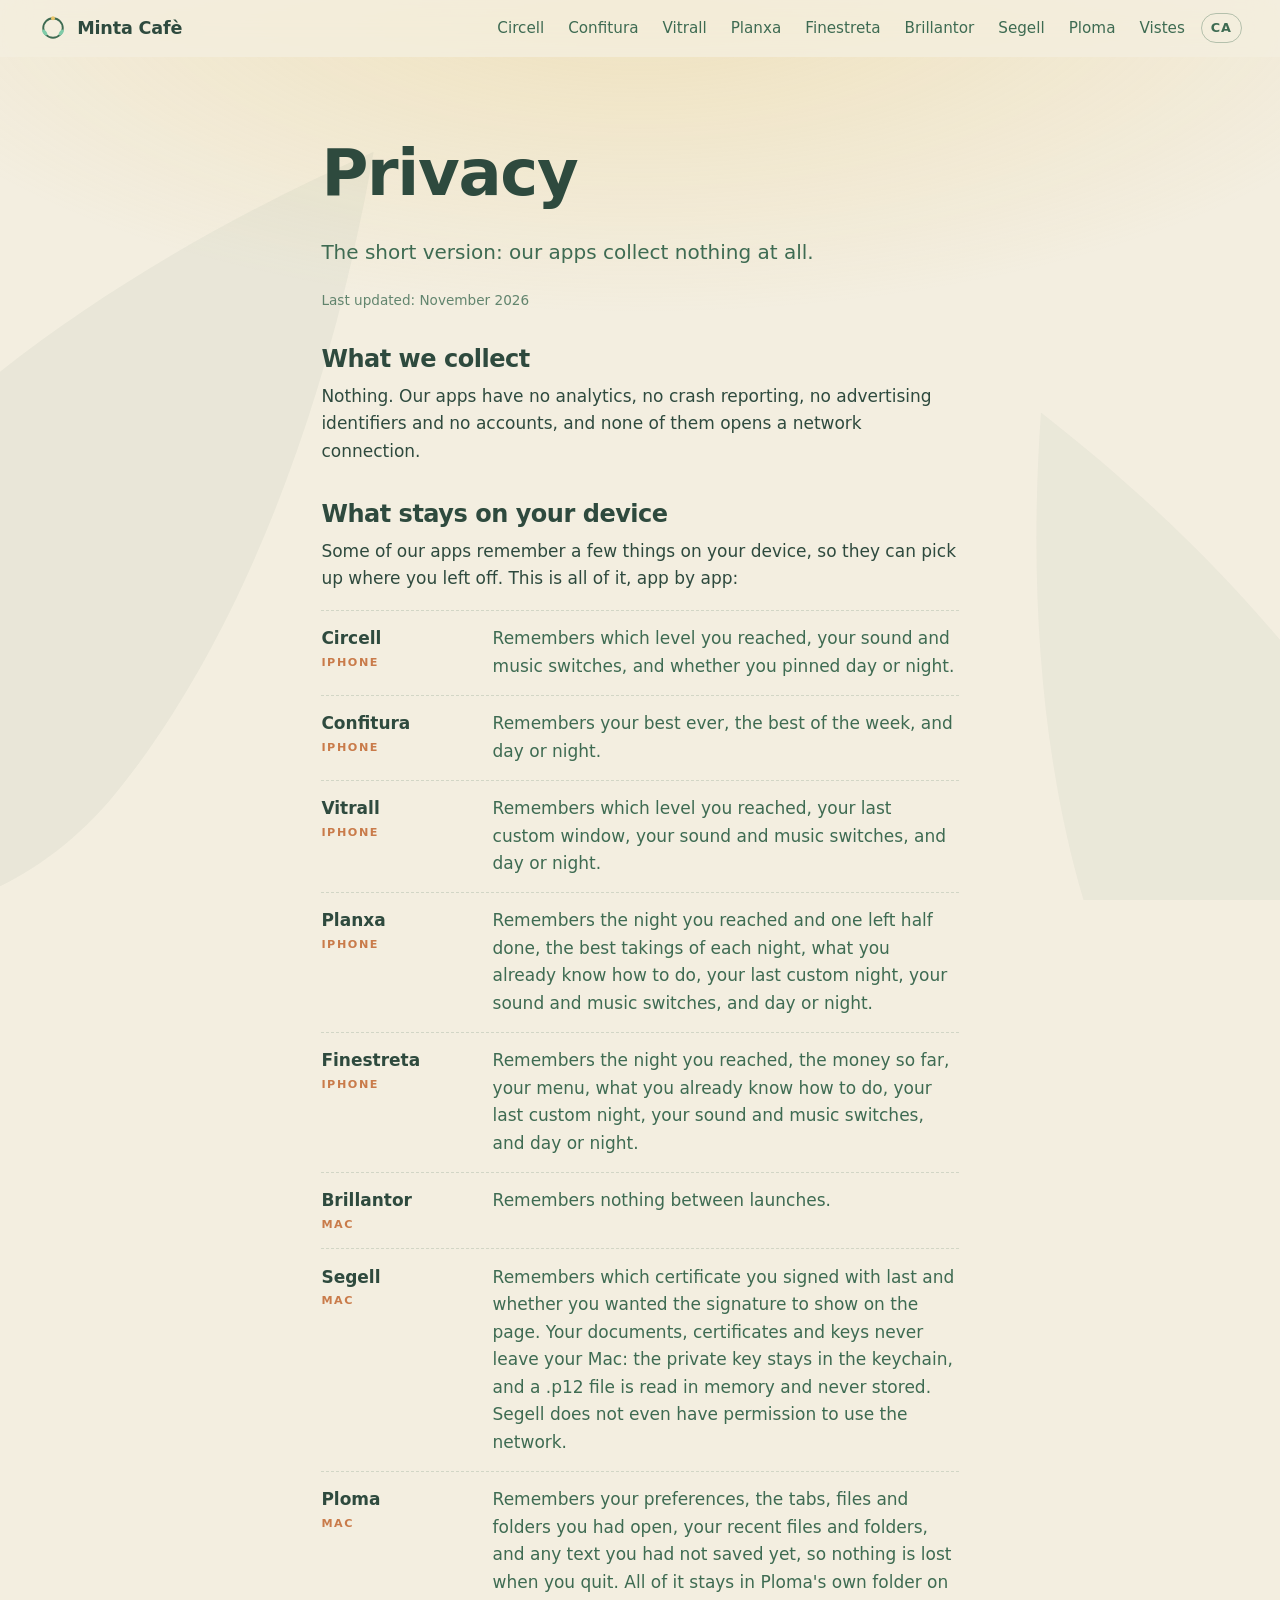
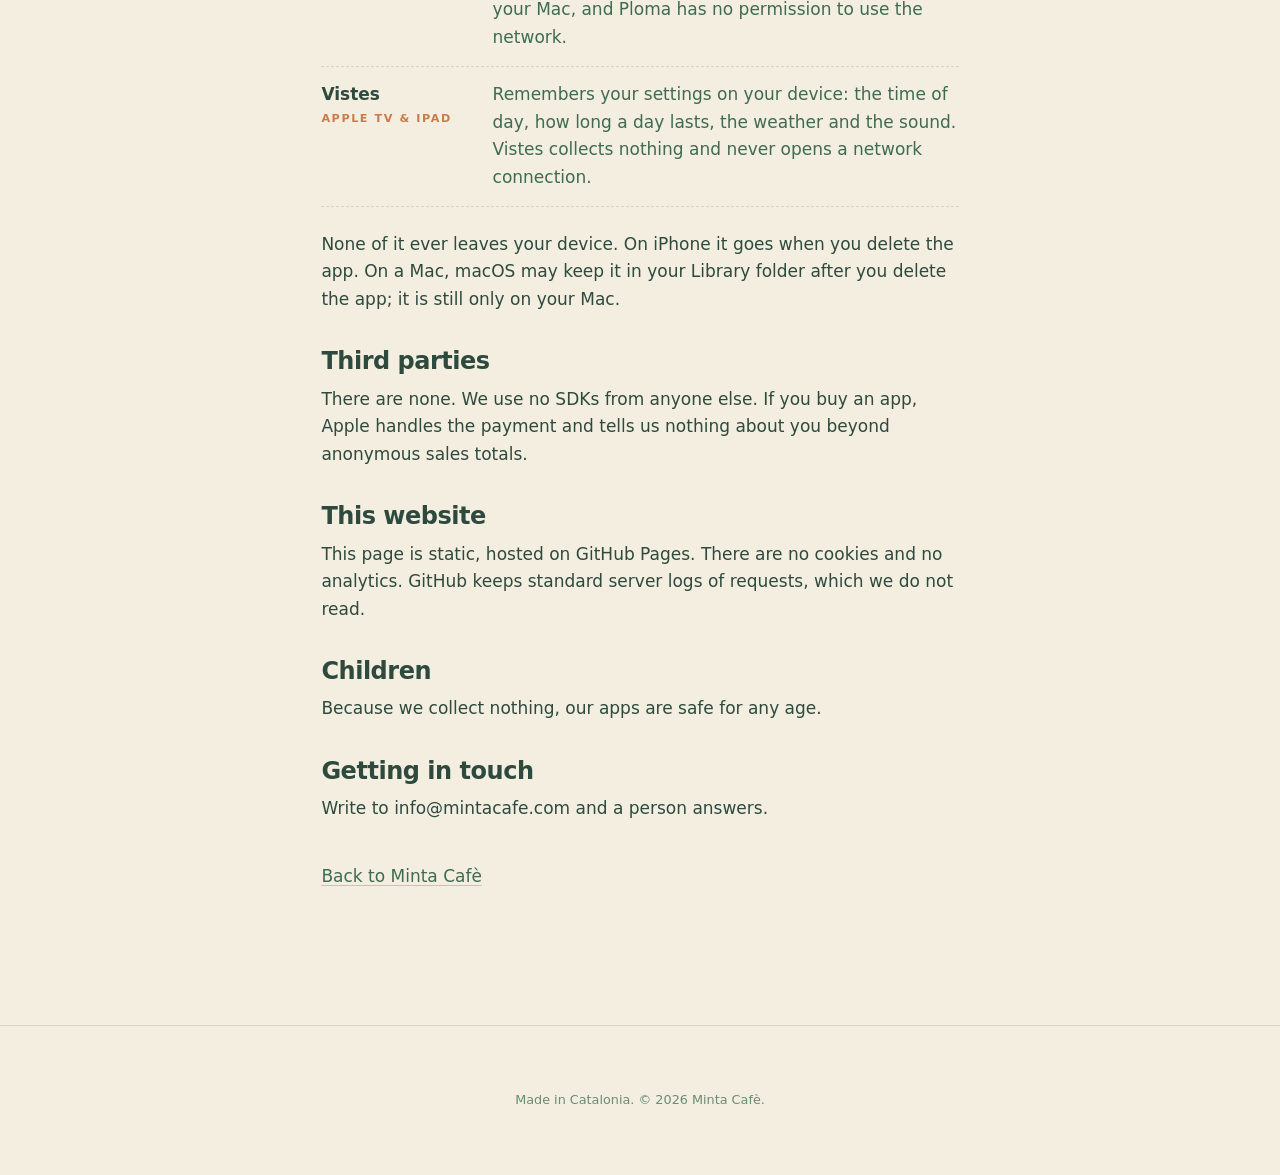
==== commit 215d69d5: "Vistes: els textos, amb el panell nou Co-Authored-By: Claude Opus 5.5 <noreply@anthropic.com> Claude" ====
--- a/privacy.html
+++ b/privacy.html
@@ -91,7 +91,7 @@
     </div>
     <div id="vistes">
       <dt>Vistes <span class="appdata__os" data-i18n="platform.tv">Apple TV &amp; iPad</span></dt>
-      <dd data-i18n="privacy.app.vistes">Remembers your settings on your device: the time of day, the weather, what's on in the room, the sound mix and the picture options. Vistes collects nothing and never opens a network connection.</dd>
+      <dd data-i18n="privacy.app.vistes">Remembers your settings on your device: the time of day, how long a day lasts, the weather and the sound. Vistes collects nothing and never opens a network connection.</dd>
     </div>
   </dl>
   <p data-i18n="privacy.p2b">None of it ever leaves your device. On iPhone it goes when you delete the app. On a Mac, macOS may keep it in your Library folder after you delete the app; it is still only on your Mac.</p>
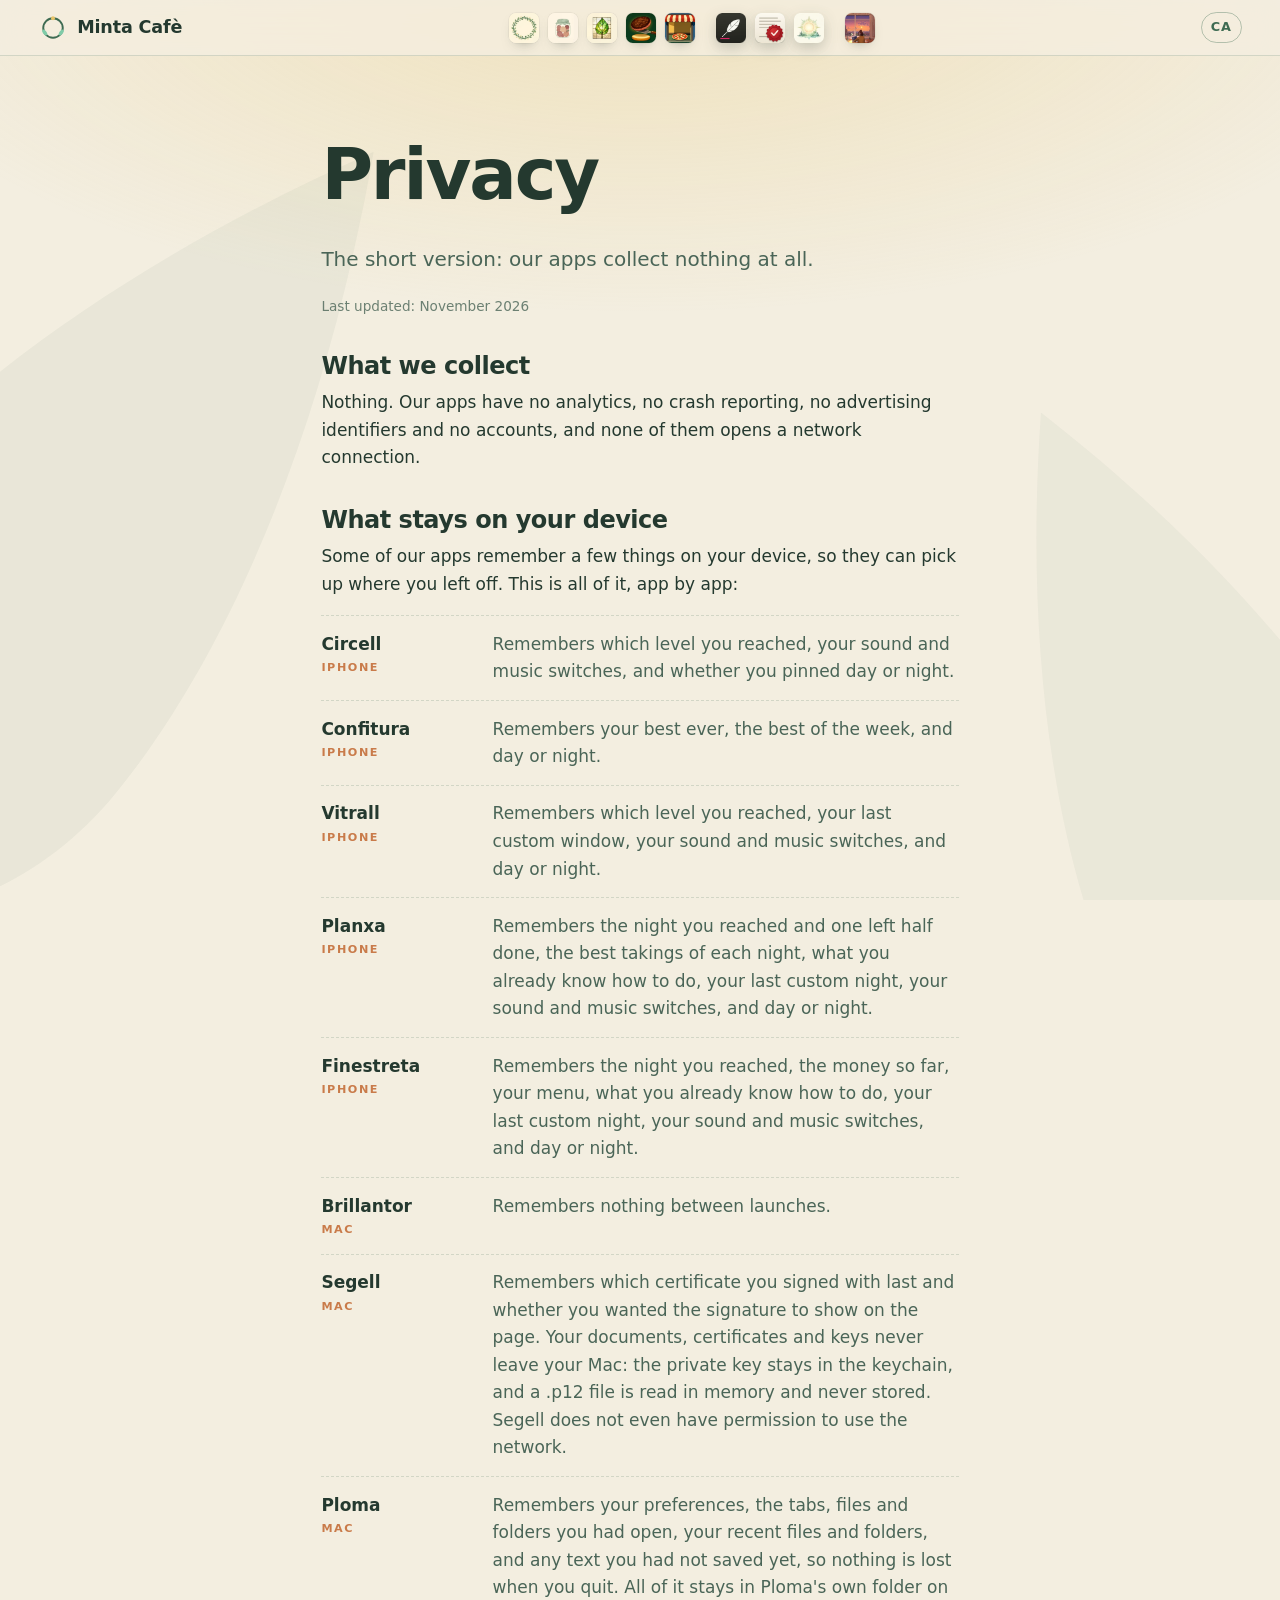
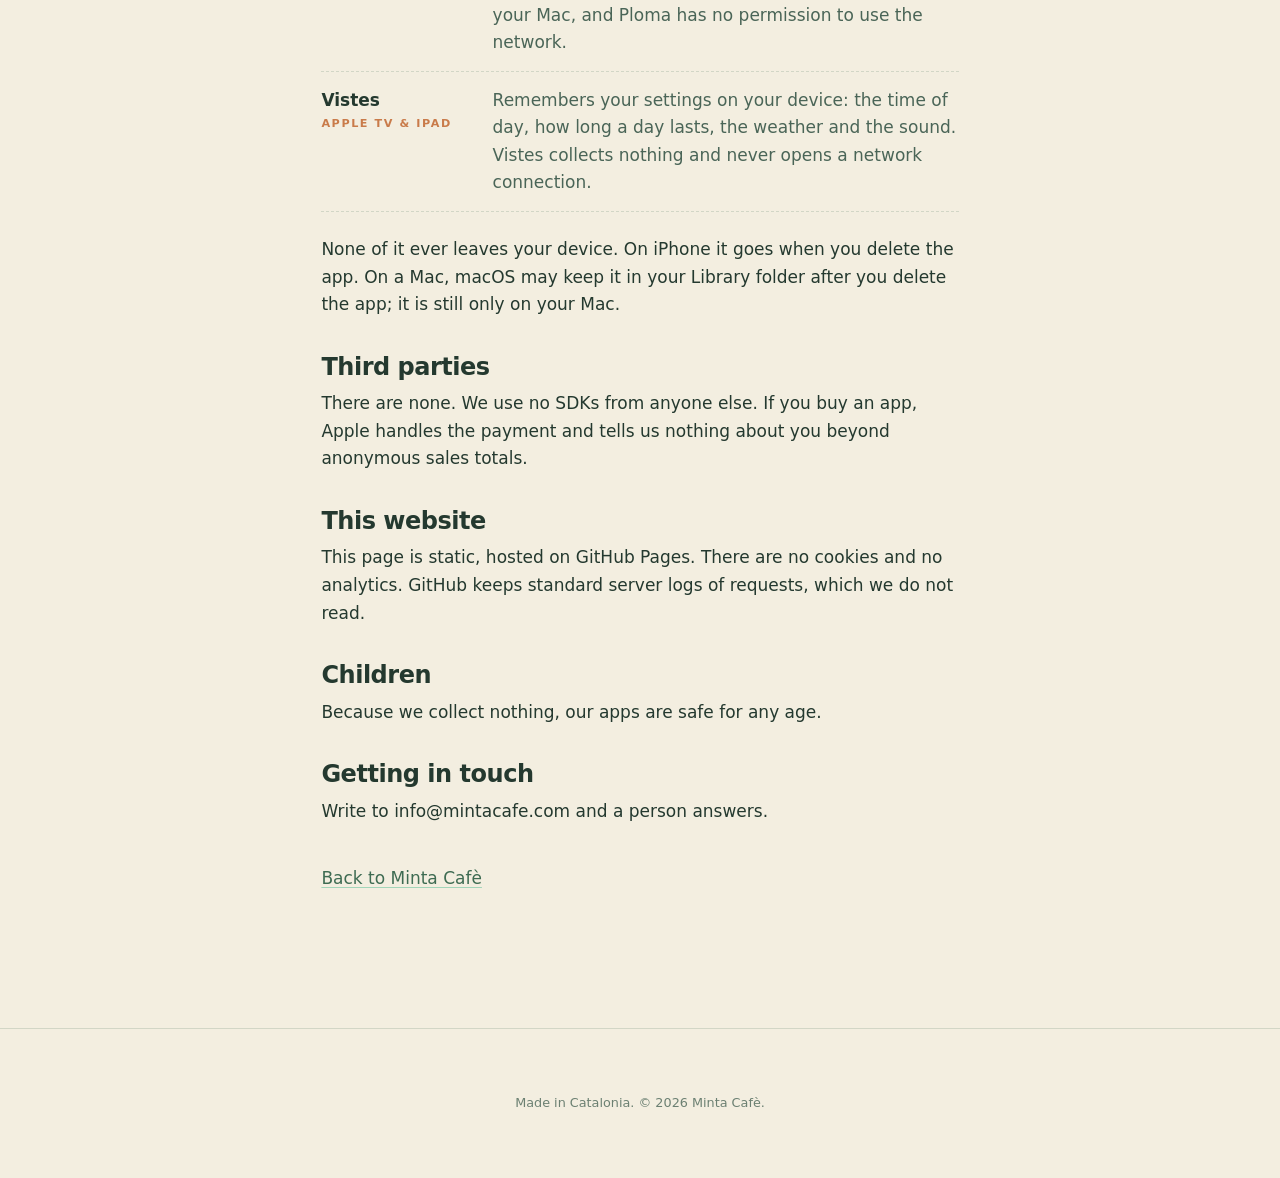
==== commit 45d42dba: "Portada nova: la carta amb totes les apps, un moll d'icones per saltar-hi i una sala de color per a " ====
--- a/privacy.html
+++ b/privacy.html
@@ -6,7 +6,7 @@
 <title>Privacy · Minta Cafè</title>
 <meta name="description" content="Minta Cafè privacy policy: our apps collect nothing at all.">
 <meta name="theme-color" content="#F3EEE0" media="(prefers-color-scheme: light)">
-<meta name="theme-color" content="#22362D" media="(prefers-color-scheme: dark)">
+<meta name="theme-color" content="#16231D" media="(prefers-color-scheme: dark)">
 <link rel="icon" href="data:image/svg+xml,%3Csvg xmlns='http://www.w3.org/2000/svg' viewBox='0 0 32 32'%3E%3Crect width='32' height='32' rx='8' fill='%23F3EEE0'/%3E%3Ccircle cx='16' cy='16' r='9' fill='none' stroke='%237FCBA8' stroke-width='2.5'/%3E%3Ccircle cx='16' cy='7' r='2' fill='%23E8C468'/%3E%3C/svg%3E">
 <link rel="stylesheet" href="assets/style.css">
 </head>
@@ -18,7 +18,7 @@
   <svg class="backdrop__leaf backdrop__leaf--b" viewBox="0 0 100 240"><path d="M50 0C18 60 0 120 0 170c0 40 22 70 50 70s50-30 50-70C100 120 82 60 50 0Z"/></svg>
 </div>
 
-<header class="head">
+<header class="head has-dock" id="head">
   <a class="brand" href="index.html" aria-label="Minta Cafè">
     <svg class="brand__mark" viewBox="0 0 40 40" aria-hidden="true">
       <circle cx="20" cy="20" r="13" fill="none" stroke="currentColor" stroke-width="2.6"/>
@@ -28,16 +28,18 @@
     </svg>
     <span class="brand__name">Minta Cafè</span>
   </a>
-  <nav class="nav">
-    <a href="index.html#circell">Circell</a>
-    <a href="index.html#confitura">Confitura</a>
-    <a href="index.html#vitrall">Vitrall</a>
-    <a href="index.html#planxa">Planxa</a>
-    <a href="index.html#finestreta">Finestreta</a>
-    <a href="index.html#brillantor">Brillantor</a>
-    <a href="index.html#segell">Segell</a>
-    <a href="index.html#ploma">Ploma</a>
-    <a href="index.html#vistes">Vistes</a>
+  <nav class="dock" id="dock" aria-label="Apps">
+    <a href="index.html#circell" title="Circell"><img class="icon icon--ios" src="assets/icons/circell.webp" alt="Circell" width="30" height="30"></a>
+    <a href="index.html#confitura" title="Confitura"><img class="icon icon--ios" src="assets/icons/confitura.webp" alt="Confitura" width="30" height="30"></a>
+    <a href="index.html#vitrall" title="Vitrall"><img class="icon icon--ios" src="assets/icons/vitrall.webp" alt="Vitrall" width="30" height="30"></a>
+    <a href="index.html#planxa" title="Planxa"><img class="icon icon--ios" src="assets/icons/planxa.webp" alt="Planxa" width="30" height="30"></a>
+    <a href="index.html#finestreta" title="Finestreta"><img class="icon icon--ios" src="assets/icons/finestreta.webp" alt="Finestreta" width="30" height="30"></a>
+    <span class="dock__gap" aria-hidden="true"></span>
+    <a href="index.html#ploma" title="Ploma"><img class="icon icon--mac" src="assets/icons/ploma.webp" alt="Ploma" width="30" height="30"></a>
+    <a href="index.html#segell" title="Segell"><img class="icon icon--mac" src="assets/icons/segell.webp" alt="Segell" width="30" height="30"></a>
+    <a href="index.html#brillantor" title="Brillantor"><img class="icon icon--mac" src="assets/icons/brillantor.webp" alt="Brillantor" width="30" height="30"></a>
+    <span class="dock__gap" aria-hidden="true"></span>
+    <a href="index.html#vistes" title="Vistes"><img class="icon icon--ios" src="assets/icons/vistes.webp" alt="Vistes" width="30" height="30"></a>
   </nav>
   <button class="lang" id="langToggle" type="button" aria-label="Canvia la llengua a català">
     <span class="lang__flip">CA</span>
--- a/assets/style.css
+++ b/assets/style.css
@@ -1,7 +1,8 @@
 /* ===========================================================
    Minta Cafè website
    Solarpunk-Mint, straight from MintaKit: cream paper, mint
-   accent, deep leaf greens, terracotta and sun gold.
+   accent, deep leaf greens, terracotta and sun gold. Every app
+   has a room of its own, painted in its own colours.
    No external assets, no fonts to download.
    =========================================================== */
 
@@ -11,39 +12,61 @@
   --leaf-deep:  #2E4A3E;
   --leaf:       #3E6B52;
   --terracotta: #C97B4A;
-  --terracotta-soft: #B98253;
   --cream:      #F3EEE0;
   --surface:    #FBF7EC;
   --gold:       #E8C468;
 
   --bg:      var(--cream);
-  --card:    var(--surface);
-  --ink:     var(--leaf-deep);
-  --ink-2:   var(--leaf);
+  --paper:   var(--surface);
+  --ink:     #24392F;
+  --ink-2:   #4A6557;
+  --clay:    #9C552B;
   --line:    color-mix(in srgb, var(--leaf) 18%, transparent);
   --shadow:  0 18px 40px -24px rgba(46, 74, 62, .45);
 
-  --wrap: 1080px;
-  --radius: 22px;
+  /* Each app's room: the wall it hangs on, and the colour it speaks in. */
+  --room-circell:    #E4EFE3;  --say-circell:    #3B7454;
+  --room-confitura:  #F7E6DA;  --say-confitura:  #AE3647;
+  --room-vitrall:    #E9E4DA;  --say-vitrall:    #2457A6;
+  --room-planxa:     #F2E6D3;  --say-planxa:     #B03D2B;
+  --room-finestreta: #E2E9F0;  --say-finestreta: #2D5E86;
+  --room-ploma:      #EDEBE3;  --say-ploma:      #A6511F;
+  --room-segell:     #E4EAF3;  --say-segell:     #23409C;
+  --room-brillantor: #E9E5F0;  --say-brillantor: #8A690C;
+  --room-vistes:     #F4E3DB;  --say-vistes:     #A95234;
+
+  --wrap: 1120px;
+  --gutter: clamp(1.1rem, 5vw, 2.4rem);
   --font: ui-rounded, "SF Pro Rounded", -apple-system, "Segoe UI Variable Display",
           "Varela Round", "Quicksand", "Nunito", system-ui, sans-serif;
 }
 
 @media (prefers-color-scheme: dark) {
   :root {
-    --bg:     #1E3128;
-    --card:   #27412F;
-    --ink:    #ECF4EC;
-    --ink-2:  #A9C8B5;
-    --line:   color-mix(in srgb, var(--mint) 22%, transparent);
+    --bg:     #16231D;
+    --paper:  #1D2E26;
+    --ink:    #EAF2EC;
+    --ink-2:  #A9C4B4;
+    --clay:   #E6A777;
+    --line:   color-mix(in srgb, var(--mint) 20%, transparent);
     --shadow: 0 18px 40px -22px rgba(0, 0, 0, .6);
     --terracotta: #E2A272;
+
+    --room-circell:    #1A2E25;  --say-circell:    #8ED2AF;
+    --room-confitura:  #2D221E;  --say-confitura:  #F3A1A9;
+    --room-vitrall:    #1A1F2E;  --say-vitrall:    #93B9F2;
+    --room-planxa:     #29231C;  --say-planxa:     #F2A08D;
+    --room-finestreta: #19232E;  --say-finestreta: #9CC5E6;
+    --room-ploma:      #171F1B;  --say-ploma:      #EBCB7A;
+    --room-segell:     #1B202D;  --say-segell:     #A9BBF5;
+    --room-brillantor: #1C1C2B;  --say-brillantor: #EBCB7A;
+    --room-vistes:     #2A1E25;  --say-vistes:     #F1A783;
   }
 }
 
 * { box-sizing: border-box; }
 
-html { scroll-behavior: smooth; scroll-padding-top: 84px; }
+html { scroll-behavior: smooth; scroll-padding-top: 64px; }
 
 body {
   margin: 0;
@@ -56,10 +79,10 @@
   overflow-x: hidden;
 }
 
-h1, h2, h3 { line-height: 1.15; letter-spacing: -.02em; margin: 0 0 .4em; }
-h1 { font-size: clamp(2.4rem, 6vw, 4rem); font-weight: 700; }
-h2 { font-size: clamp(2rem, 4.4vw, 2.9rem); font-weight: 700; }
-h3 { font-size: 1.18rem; font-weight: 600; }
+h1, h2, h3 { line-height: 1.12; letter-spacing: -.02em; margin: 0 0 .4em; }
+h1 { font-size: clamp(2.5rem, 6.4vw, 4.4rem); font-weight: 750; letter-spacing: -.03em; }
+h2 { font-size: clamp(2rem, 4.2vw, 2.9rem); font-weight: 720; }
+h3 { font-size: 1.15rem; font-weight: 680; }
 p  { margin: 0 0 1em; }
 a  { color: var(--leaf); text-decoration-color: color-mix(in srgb, var(--mint) 70%, transparent); text-underline-offset: 3px; }
 a:hover { color: var(--terracotta); }
@@ -89,53 +112,61 @@
 .backdrop__leaf { position: absolute; fill: var(--leaf); }
 .backdrop__leaf--a { width: 30vw; opacity: .05;  left: -8vw;  top: 6vh;  transform: rotate(38deg); }
 .backdrop__leaf--b { width: 26vw; opacity: .045; right: -7vw; top: 42vh; transform: rotate(-24deg); }
-.backdrop__leaf--c { width: 28vw; opacity: .04;  left: 6vw;   top: 74vh; transform: rotate(155deg); }
 @media (prefers-color-scheme: dark) {
   .backdrop__leaf { fill: var(--mint); }
   .backdrop__glow { opacity: .5; }
 }
 
+/* ── Icons ────────────────────────────────────────────────── */
+/* The iPhone and TV icons are full squares that the system rounds; the Mac
+   ones bring their own shape. */
+
+.icon { display: block; flex: none; }
+.icon--ios { border-radius: 22.5%; box-shadow: 0 0 0 .5px rgba(0, 0, 0, .08), 0 6px 14px -8px rgba(30, 50, 40, .55); }
+.icon--mac { filter: drop-shadow(0 5px 7px rgba(30, 50, 40, .22)); }
+@media (prefers-color-scheme: dark) {
+  .icon--ios { box-shadow: 0 0 0 .5px rgba(255, 255, 255, .1), 0 6px 14px -8px rgba(0, 0, 0, .7); }
+  .icon--mac { filter: drop-shadow(0 5px 7px rgba(0, 0, 0, .45)); }
+}
+
 /* ── Header ───────────────────────────────────────────────── */
 
 .head {
   position: sticky; top: 0; z-index: 20;
-  display: flex; align-items: center; justify-content: space-between;
-  gap: 1rem;
-  padding: .8rem clamp(1rem, 4vw, 2.4rem);
-  background: color-mix(in srgb, var(--bg) 82%, transparent);
+  display: flex; align-items: center; gap: 1rem;
+  min-height: 56px;
+  padding: .45rem var(--gutter);
+  background: color-mix(in srgb, var(--bg) 84%, transparent);
   backdrop-filter: saturate(1.4) blur(14px);
+  -webkit-backdrop-filter: saturate(1.4) blur(14px);
   border-bottom: 1px solid transparent;
   transition: border-color .3s;
 }
-.head.is-stuck { border-bottom-color: var(--line); }
-
-.brand { display: inline-flex; align-items: center; gap: .55rem; text-decoration: none; color: var(--ink); }
+.head.has-dock { border-bottom-color: var(--line); }
+
+.brand { display: inline-flex; align-items: center; gap: .55rem; text-decoration: none; color: var(--ink); flex: none; }
 .brand__mark { width: 30px; height: 30px; color: var(--leaf); flex: none; }
 @media (prefers-color-scheme: dark) { .brand__mark { color: var(--mint); } }
 .brand__name { font-weight: 700; font-size: 1.1rem; letter-spacing: -.01em; white-space: nowrap; }
 
-.nav { display: flex; align-items: center; gap: clamp(.6rem, 2vw, 1.5rem); margin-left: auto; }
-.nav a { color: var(--ink-2); text-decoration: none; font-weight: 500; font-size: .95rem; white-space: nowrap; }
-.nav a:hover { color: var(--terracotta); }
-@media (max-width: 560px) { .nav a { font-size: .88rem; } }
-/* When the row gets tight, the promise link is the first to go. */
-@media (max-width: 720px) { .nav a[href="#promise"] { display: none; } }
-/* The app names and the language don't fit beside the brand on a phone: the
-   names get a row of their own, under the brand and the CA/EN button. Nine names
-   don't fit in that row either, so it slides, and fades at the edge to say so. */
-@media (max-width: 540px) {
-  html { scroll-padding-top: 112px; }
-  .head { flex-wrap: wrap; row-gap: .4rem; padding-bottom: .6rem; }
-  .nav {
-    order: 3; flex-basis: 100%; min-width: 0; margin-left: 0; padding-right: 1.5rem;
-    overflow-x: auto; scrollbar-width: none;
-    -webkit-mask-image: linear-gradient(to right, #000 calc(100% - 1.5rem), transparent);
-            mask-image: linear-gradient(to right, #000 calc(100% - 1.5rem), transparent);
-  }
-  .nav::-webkit-scrollbar { display: none; }
-}
+/* The dock: every app's icon, one click from anywhere. It waits while the menu
+   on the page is in view, and the app you are looking at gets a mint ring. */
+.dock {
+  --dock-icon: 30px;
+  display: flex; align-items: center; gap: 5px;
+  margin: 0 auto; min-width: 0;
+  opacity: 0; visibility: hidden; transform: translateY(-3px);
+  transition: opacity .25s, transform .25s, visibility 0s .25s;
+}
+.head.has-dock .dock { opacity: 1; visibility: visible; transform: none; transition: opacity .25s, transform .25s; }
+.dock a { display: block; padding: 2px; border-radius: 10px; flex: none; }
+.dock img { width: var(--dock-icon); height: var(--dock-icon); }
+.dock a:hover img { transform: translateY(-1px); }
+.dock a[aria-current="true"] { box-shadow: 0 0 0 2px var(--mint); }
+.dock__gap { width: 7px; flex: none; }
 
 .lang {
+  margin-left: auto; flex: none;
   font: inherit; font-size: .8rem; font-weight: 700; letter-spacing: .06em;
   padding: .3em .7em; border-radius: 999px; cursor: pointer;
   color: var(--leaf); background: transparent;
@@ -143,16 +174,26 @@
 }
 .lang:hover { background: color-mix(in srgb, var(--mint) 25%, transparent); }
 @media (prefers-color-scheme: dark) { .lang { color: var(--mint); border-color: color-mix(in srgb, var(--mint) 45%, transparent); } }
+.dock + .lang { margin-left: 0; }
+
+/* On a phone the dock takes the brand's place: nine icons need the width. */
+@media (max-width: 640px) {
+  .head.has-dock .brand { display: none; }
+  .dock { --dock-icon: clamp(20px, 6.4vw, 28px); gap: 3px; position: absolute; left: var(--gutter); right: 4.2rem; justify-content: center; }
+  .dock a { padding: 1px; border-radius: 8px; }
+  .dock__gap { width: 4px; }
+  .head:not(.has-dock) .dock { pointer-events: none; }
+  .dock + .lang { margin-left: auto; }
+}
+/* A phone on its side or a very small one: no room for a header that stays. */
+@media (max-height: 520px) {
+  .head { position: static; }
+  html { scroll-padding-top: 1rem; }
+}
 
 /* ── Shared bits ──────────────────────────────────────────── */
 
-.eyebrow {
-  text-transform: uppercase; letter-spacing: .14em; font-size: .75rem;
-  font-weight: 700; color: var(--terracotta); margin-bottom: .8em;
-}
-.lede { font-size: clamp(1.05rem, 2vw, 1.25rem); color: var(--ink-2); max-width: 34em; }
-.tagline { color: var(--mint-deep); font-size: 1.25rem; font-weight: 600; margin-bottom: 1em; }
-@media (prefers-color-scheme: dark) { .tagline { color: var(--mint); } }
+.lede { font-size: clamp(1.06rem, 2vw, 1.25rem); color: var(--ink-2); max-width: 36em; }
 
 .btn {
   display: inline-flex; align-items: center; gap: .6rem;
@@ -161,10 +202,6 @@
   transition: transform .18s ease, box-shadow .18s ease, background .18s;
 }
 .btn:hover { transform: translateY(-2px); }
-.btn--primary { background: var(--mint); color: var(--leaf-deep); box-shadow: var(--shadow); }
-.btn--primary:hover { background: var(--mint-deep); color: var(--leaf-deep); }
-.btn--ghost { border-color: color-mix(in srgb, var(--leaf) 30%, transparent); color: var(--ink); }
-.btn--ghost:hover { border-color: var(--mint); color: var(--ink); }
 
 .btn--store {
   background: var(--leaf-deep); color: var(--cream);
@@ -182,50 +219,196 @@
 .btn__stack { display: grid; line-height: 1.15; }
 .btn__stack small { font-size: .68rem; opacity: .8; }
 .btn__stack strong { font-size: 1.05rem; font-weight: 650; }
-.btn--store.is-soon { opacity: .45; pointer-events: none; }
-
+
+/* With a link the button shows; without one, a plain line says it's coming. */
 .store { display: flex; align-items: center; gap: .9rem; flex-wrap: wrap; }
+.store.is-soon .btn--store { display: none; }
+.store:not(.is-soon) .soon { display: none; }
 .soon {
-  font-size: .82rem; color: var(--terracotta); font-weight: 600;
-  border: 1.5px dashed color-mix(in srgb, var(--terracotta) 50%, transparent);
-  padding: .3em .8em; border-radius: 999px;
-}
-.store:not(:has(.is-soon)) .soon { display: none; }
-
-/* ── Hero ─────────────────────────────────────────────────── */
+  margin: 0; font-size: .95rem; font-weight: 650; color: var(--ink-2);
+  display: inline-flex; align-items: center; gap: .5rem;
+}
+.soon::before {
+  content: ""; width: 9px; height: 9px; border-radius: 50%;
+  background: var(--gold); box-shadow: 0 0 0 3px color-mix(in srgb, var(--gold) 30%, transparent);
+}
+
+/* ── Hero: the café's menu ────────────────────────────────── */
 
 .hero {
   max-width: var(--wrap); margin: 0 auto;
-  padding: clamp(4rem, 12vh, 8rem) clamp(1.2rem, 5vw, 2.4rem) clamp(3rem, 8vh, 5rem);
+  padding: clamp(3rem, 9vh, 5.5rem) var(--gutter) clamp(3rem, 8vh, 5rem);
   text-align: center;
 }
 .hero .lede { margin-inline: auto; }
-.hero__cta { display: flex; gap: .8rem; justify-content: center; flex-wrap: wrap; margin-top: 2rem; }
-
-/* ── App sections ─────────────────────────────────────────── */
+
+/* Printed like a café's carta: a card with a second rule inside the edge. */
+.carta {
+  position: relative;
+  max-width: 1000px;
+  margin: clamp(2rem, 5vh, 3.2rem) auto 0;
+  padding: clamp(1.3rem, 3.2vw, 2.4rem) clamp(1.1rem, 3.6vw, 2.8rem) clamp(.6rem, 2vw, 1.2rem);
+  display: grid; grid-template-columns: minmax(0, 1fr) minmax(0, 1fr);
+  column-gap: clamp(1.6rem, 4.5vw, 3.6rem);
+  text-align: left;
+  background: var(--paper);
+  border-radius: 30px;
+  box-shadow: var(--shadow), 0 0 0 1px var(--line);
+}
+.carta::before {
+  content: ""; position: absolute; inset: 9px; border-radius: 22px;
+  border: 1px solid var(--line); pointer-events: none;
+}
+@media (max-width: 780px) { .carta { grid-template-columns: minmax(0, 1fr); } }
+
+.carta__group { margin-bottom: 1rem; }
+.carta__title {
+  display: flex; align-items: center; gap: .8rem;
+  margin: .5rem 0 .5rem;
+  font-size: 1rem; font-weight: 700; letter-spacing: 0; color: var(--ink-2);
+}
+.carta__title::after { content: ""; flex: 1; height: 1px; background: var(--line); }
+
+.carta__list { list-style: none; margin: 0; padding: 0; display: grid; gap: .1rem; }
+.dish {
+  display: grid; grid-template-columns: auto minmax(0, 1fr) auto; align-items: center;
+  gap: .95rem;
+  margin: 0 -.75rem; padding: .55rem .75rem;
+  border-radius: 20px;
+  color: var(--ink); text-decoration: none;
+  transition: background-color .2s ease;
+}
+.dish:hover { background: var(--dish); color: var(--ink); }
+.dish__icon { width: 56px; height: 56px; }
+.dish__text { display: grid; line-height: 1.28; }
+.dish__name { font-weight: 720; font-size: 1.14rem; }
+.dish__line { color: var(--ink-2); font-size: .96rem; }
+.dish__soon { margin-left: .3rem; font-size: .76rem; font-weight: 700; color: var(--clay); }
+.dish__tag {
+  font-size: .78rem; font-weight: 700; white-space: nowrap;
+  color: var(--leaf); padding: .25em .75em; border-radius: 999px;
+  background: color-mix(in srgb, var(--mint) 28%, transparent);
+}
+@media (prefers-color-scheme: dark) { .dish__tag { color: var(--mint); background: color-mix(in srgb, var(--mint) 16%, transparent); } }
+@media (max-width: 380px) {
+  .dish { grid-template-columns: auto minmax(0, 1fr); }
+  .dish__tag { display: none; }
+}
+
+/* ── Chapters: games, Mac, TV ─────────────────────────────── */
+
+.chapter {
+  max-width: 46rem; margin: 0 auto;
+  padding: clamp(3rem, 8vh, 4.8rem) var(--gutter) clamp(1.8rem, 5vh, 2.8rem);
+  text-align: center;
+}
+.chapter h2 { font-size: clamp(1.7rem, 3.4vw, 2.3rem); margin-bottom: .35em; }
+.chapter p { color: var(--ink-2); margin: 0 auto; max-width: 34em; }
+
+/* ── App rooms ────────────────────────────────────────────── */
+/* Full-width walls in each app's colours; the content keeps to the page's
+   width. Text on one side, centred against the art on the other; on a phone
+   the order is name, tagline, art, the rest. */
 
 .app {
-  max-width: var(--wrap); margin: 0 auto;
-  padding: clamp(3rem, 9vh, 6rem) clamp(1.2rem, 5vw, 2.4rem);
-  display: grid; gap: clamp(2rem, 6vw, 4.5rem);
+  --room: var(--bg);
+  --say: var(--leaf);
+  background: var(--room);
+  padding-block: clamp(3.4rem, 9vh, 6rem);
+  padding-inline: max(var(--gutter), calc((100% - var(--wrap)) / 2));
+  display: grid;
   grid-template-columns: minmax(0, 1fr) minmax(0, 1fr);
-  align-items: center;
-}
-.app--flip .app__art { order: 2; }
+  grid-template-rows: 1fr auto auto auto 1fr;
+  grid-template-areas: ".    art" "head art" "tag  art" "body art" ".    art";
+  column-gap: clamp(2rem, 6vw, 5rem);
+}
+.app--flip { grid-template-areas: "art ." "art head" "art tag" "art body" "art ."; }
 @media (max-width: 860px) {
-  .app { grid-template-columns: 1fr; }
-  .app--flip .app__art { order: 0; }
-}
-.app__art { display: grid; justify-items: center; gap: 1rem; }
-.art__caption { font-size: .85rem; color: var(--ink-2); opacity: .8; margin: 0; text-align: center; }
+  .app, .app--flip {
+    grid-template-columns: minmax(0, 1fr);
+    grid-template-rows: none;
+    grid-template-areas: "head" "tag" "art" "body";
+  }
+}
+
+#circell    { --room: var(--room-circell);    --say: var(--say-circell); }
+#confitura  { --room: var(--room-confitura);  --say: var(--say-confitura); }
+#vitrall    { --room: var(--room-vitrall);    --say: var(--say-vitrall); }
+#planxa     { --room: var(--room-planxa);     --say: var(--say-planxa); }
+#finestreta { --room: var(--room-finestreta); --say: var(--say-finestreta); }
+#ploma      { --room: var(--room-ploma);      --say: var(--say-ploma); }
+#segell     { --room: var(--room-segell);     --say: var(--say-segell); }
+#brillantor { --room: var(--room-brillantor); --say: var(--say-brillantor); }
+#vistes     { --room: var(--room-vistes);     --say: var(--say-vistes); }
+
+.app__head { grid-area: head; display: flex; align-items: center; gap: 1.1rem; }
+.app__head h2 { margin: 0; }
+.app__icon { width: 64px; height: 64px; }
+.app__kind { margin: .1rem 0 0; color: var(--ink-2); font-size: .98rem; }
+.tagline {
+  grid-area: tag;
+  margin: 1.1rem 0 1.2rem;
+  color: var(--say); font-size: clamp(1.3rem, 2.4vw, 1.55rem); font-weight: 680; letter-spacing: -.01em;
+  line-height: 1.25;
+}
+.app__art { grid-area: art; display: grid; justify-items: center; align-content: center; gap: 1rem; }
+@media (max-width: 860px) {
+  .app { padding-block: clamp(2.6rem, 7vh, 3.6rem); }
+  .app__art { margin-bottom: 2rem; }
+  /* A screenshot needs less room than a board you play with your thumb. */
+  .phone:has(.phone__screen--shot) { width: min(290px, 72vw); }
+}
+.app__body { grid-area: body; }
+.app__body > p { color: var(--ink); }
+.art__caption { font-size: .86rem; color: var(--ink-2); margin: 0; text-align: center; max-width: 30em; }
 
 .features { list-style: none; margin: 0 0 1.8rem; padding: 0; display: grid; gap: .55rem; }
 .features li { position: relative; padding-left: 1.7rem; color: var(--ink-2); }
 .features li::before {
   content: ""; position: absolute; left: 0; top: .55em;
   width: 10px; height: 10px; border-radius: 50% 0;
-  background: var(--mint); transform: rotate(45deg);
-}
+  background: var(--say); opacity: .75; transform: rotate(45deg);
+}
+
+/* ── Ploma: how fast ──────────────────────────────────────── */
+
+.speed {
+  margin: 0 0 .5rem; display: grid; grid-template-columns: repeat(3, minmax(0, 1fr));
+  border-block: 1px solid var(--line);
+}
+.speed__item { padding: .85rem 1rem .9rem; }
+.speed__item + .speed__item { border-left: 1px solid var(--line); }
+.speed__item:first-child { padding-left: 0; }
+.speed dt {
+  font-size: clamp(1.7rem, 3.2vw, 2.25rem); font-weight: 750; line-height: 1.05;
+  letter-spacing: -.02em; color: var(--say); font-variant-numeric: tabular-nums;
+  white-space: nowrap;
+}
+.speed dd { margin: .35rem 0 0; font-size: .86rem; line-height: 1.4; color: var(--ink-2); }
+.speed__note { font-size: .8rem; color: var(--ink-2); margin: 0 0 1.4rem; }
+@media (max-width: 520px) {
+  .speed { grid-template-columns: minmax(0, 1fr); }
+  .speed__item { display: grid; grid-template-columns: 6.6rem minmax(0, 1fr); align-items: baseline; gap: .8rem; padding: .7rem 0; }
+  .speed__item + .speed__item { border-left: 0; border-top: 1px solid var(--line); }
+  .speed dd { margin: 0; }
+}
+
+.plm-open { display: flex; align-items: center; justify-content: center; gap: .9rem; flex-wrap: wrap; min-height: 46px; }
+.plm-open__btn {
+  display: inline-flex; align-items: center; gap: .55rem;
+  padding: .3rem 1.05rem .3rem .35rem; border-radius: 999px; cursor: pointer;
+  font: inherit; font-size: .92rem; font-weight: 650; color: var(--ink);
+  background: var(--paper); border: 1px solid var(--line); box-shadow: 0 6px 16px -12px rgba(0, 0, 0, .45);
+}
+.plm-open__btn:hover { border-color: var(--say); }
+.plm-open__btn img { width: 32px; height: 32px; }
+.plm-open__time { margin: 0; min-width: 14ch; font-size: .9rem; font-weight: 680; color: var(--say); }
+/* Closed: the window goes, its place stays. */
+.plm.is-closed { visibility: hidden; }
+
+/* ── Live demos inside a phone ───────────────────────────── */
+
+.phone__screen--live { padding: 0; display: block; position: relative; overflow: hidden; }
 
 /* ── Phone + Circell board ────────────────────────────────── */
 
@@ -520,50 +703,52 @@
 html:not([lang="ca"]) .plm .only-ca,
 html[lang="ca"] .plm .only-en { display: none; }
 
+/* A real screenshot can carry a layer of its own on top (Confitura's faces). */
+.phone__screen--shot { position: relative; }
+
 /* ── Promise ──────────────────────────────────────────────── */
 
 .promise, .brewing {
   max-width: var(--wrap); margin: 0 auto;
-  padding: clamp(3rem, 9vh, 6rem) clamp(1.2rem, 5vw, 2.4rem);
-  text-align: center;
-}
-.promise .lede, .brewing .lede { margin-inline: auto; margin-bottom: 2.6rem; }
-
-.cards { display: grid; gap: 1rem; grid-template-columns: repeat(auto-fit, minmax(210px, 1fr)); text-align: left; }
-.card {
-  background: var(--card); border-radius: var(--radius);
-  padding: 1.5rem 1.4rem 1.2rem;
-  box-shadow: var(--shadow);
-  border: 1px solid var(--line);
-  position: relative;
-}
-.card__num {
-  font-size: .72rem; font-weight: 700; letter-spacing: .1em;
-  color: var(--terracotta); display: block; margin-bottom: .7rem;
-}
-.card p { margin: 0; color: var(--ink-2); font-size: .95rem; }
+  padding: clamp(3.6rem, 10vh, 6rem) var(--gutter) clamp(2rem, 5vh, 3rem);
+}
+.promise > h2, .brewing > h2 { text-align: center; }
+.promise > .lede, .brewing > .lede { text-align: center; margin: 0 auto 2.6rem; }
+
+.rules {
+  list-style: none; margin: 0; padding: 0;
+  display: grid; gap: 1.8rem 2.4rem;
+  grid-template-columns: repeat(auto-fit, minmax(215px, 1fr));
+}
+.rules li { position: relative; padding-left: 2rem; }
+.rules li::before {
+  content: ""; position: absolute; left: 0; top: .32em;
+  width: 13px; height: 13px; border-radius: 50% 0;
+  background: var(--mint); transform: rotate(45deg);
+}
+.rules h3 { margin-bottom: .25em; }
+.rules p { margin: 0; color: var(--ink-2); font-size: .97rem; }
 
 /* The fine print, written by us, in plain words. */
 .fineprint {
-  max-width: 44em; margin: 2.4rem auto 0;
+  max-width: 44em; margin: 2.8rem auto 0;
   padding-top: 1.4rem;
   border-top: 1px dashed var(--line);
-  text-align: left; font-size: .88rem; line-height: 1.7;
+  font-size: .88rem; line-height: 1.7;
   color: var(--ink-2);
 }
 
 /* ── Brewing ──────────────────────────────────────────────── */
 
 .brew {
-  list-style: none; margin: 0; padding: 0;
-  display: grid; gap: 1rem; grid-template-columns: repeat(auto-fit, minmax(200px, 1fr));
+  list-style: none; margin: 0 auto; padding: 0; max-width: 46rem;
+  display: grid; gap: 1rem; grid-template-columns: repeat(auto-fit, minmax(240px, 1fr));
 }
 .brew li {
-  background: color-mix(in srgb, var(--card) 60%, transparent);
-  border: 1px dashed var(--line);
-  border-radius: var(--radius); padding: 1.6rem 1rem;
-}
-.brew__mark { width: 46px; height: 46px; margin-bottom: .5rem; }
+  display: flex; align-items: center; gap: 1rem;
+  border: 1px dashed var(--line); border-radius: 22px; padding: 1rem 1.2rem;
+}
+.brew__mark { width: 46px; height: 46px; flex: none; }
 .brew h3 { margin-bottom: .1em; }
 .brew p { margin: 0; color: var(--ink-2); font-size: .92rem; }
 
@@ -572,20 +757,19 @@
 .foot {
   border-top: 1px solid var(--line);
   margin-top: clamp(2rem, 6vh, 4rem);
-  padding: clamp(2.5rem, 8vh, 4rem) clamp(1.2rem, 5vw, 2.4rem);
+  padding: clamp(2.5rem, 8vh, 4rem) var(--gutter);
   text-align: center;
 }
 .foot__inner { max-width: 46em; margin: 0 auto; }
 .foot__brand { font-weight: 700; font-size: 1.15rem; margin-bottom: .3em; }
 .foot__line { color: var(--ink-2); }
-.foot__nav { display: flex; gap: .6rem; justify-content: center; margin: 1.2rem 0; color: var(--ink-2); }
-.foot__fine { font-size: .8rem; color: var(--ink-2); opacity: .75; margin: 0; }
-
-/* ── Reveal on scroll ─────────────────────────────────────── */
-
-.reveal { opacity: 0; transform: translateY(18px); transition: opacity .7s ease, transform .7s ease; }
-.reveal.is-in { opacity: 1; transform: none; }
-@media (prefers-reduced-motion: reduce) { .reveal { opacity: 1; transform: none; transition: none; } }
+.foot__nav { display: flex; gap: 1.4rem; justify-content: center; margin: 1.2rem 0; color: var(--ink-2); }
+.foot__fine { font-size: .8rem; color: var(--ink-2); opacity: .8; margin: 0; }
+
+@media (prefers-reduced-motion: reduce) {
+  .dock, .head.has-dock .dock { transition: none; }
+  .dish { transition: none; }
+}
 
 /* ── Legal pages ──────────────────────────────────────────── */
 
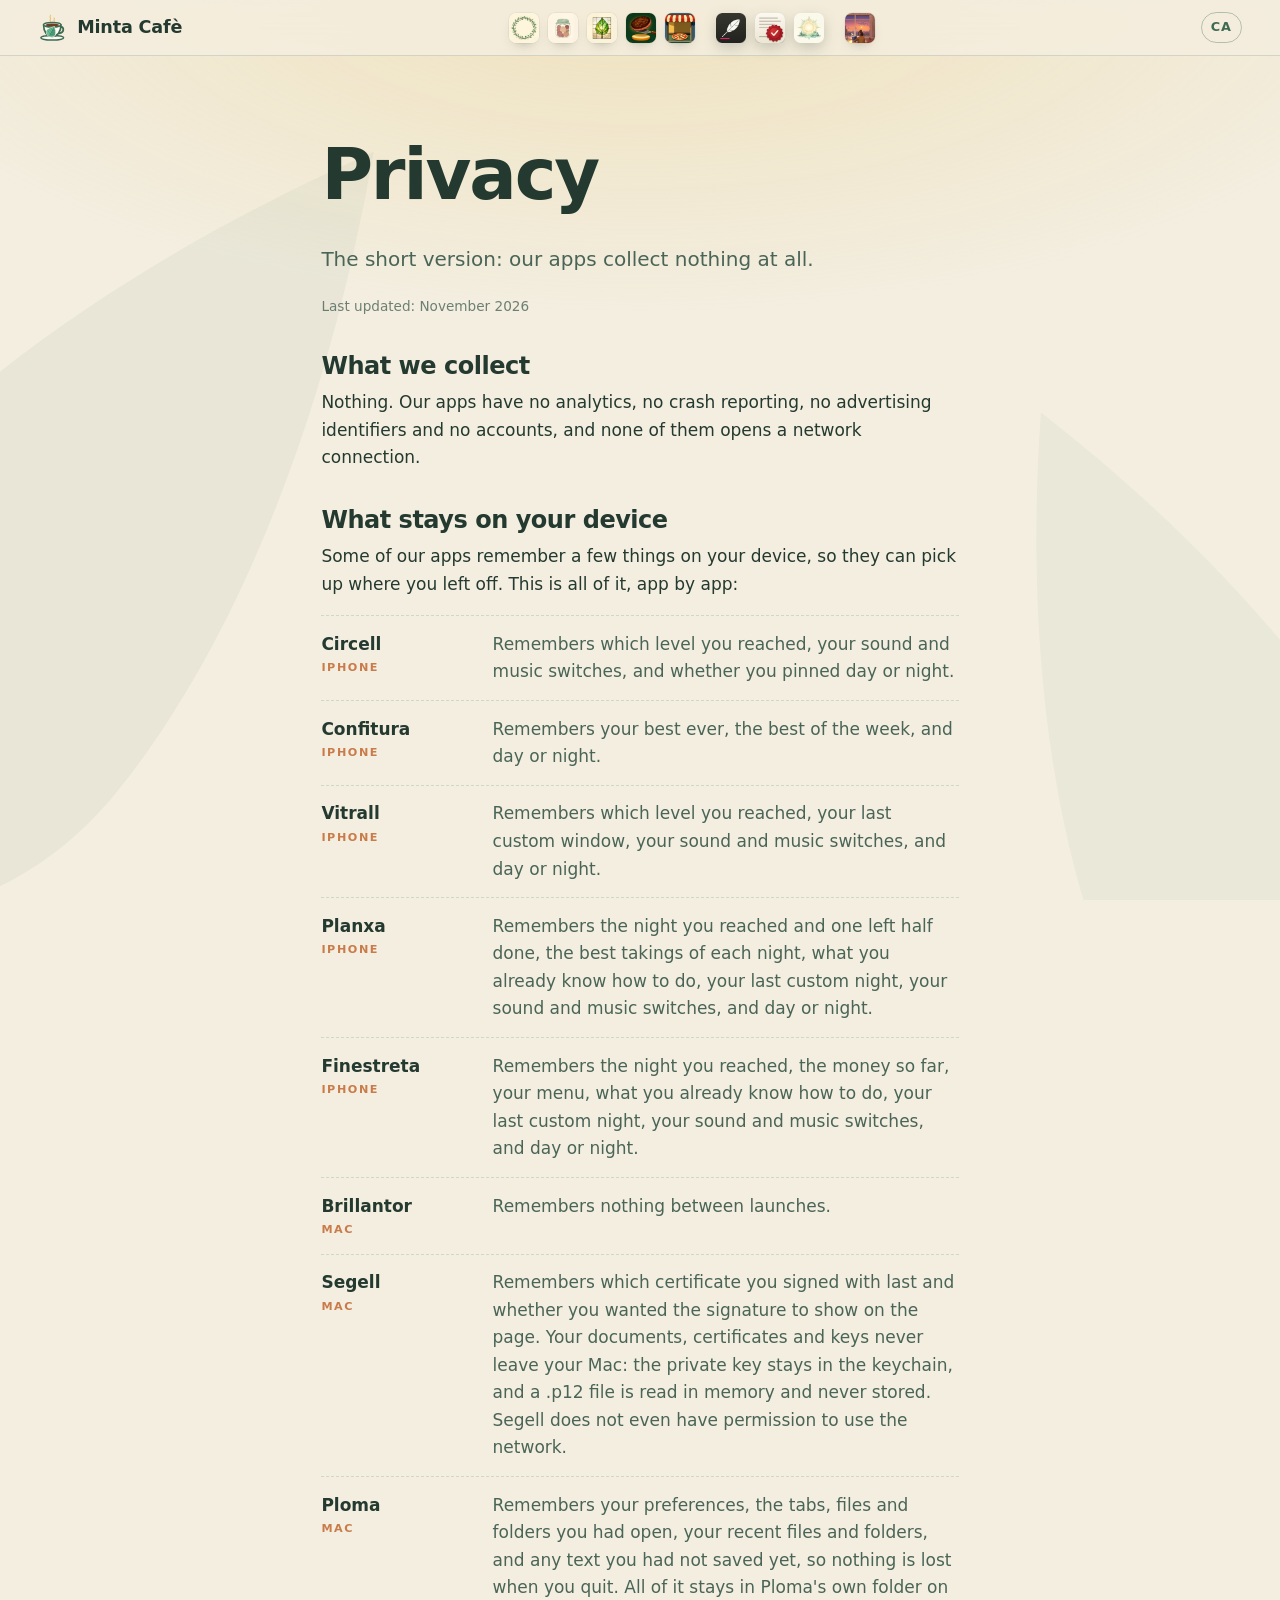
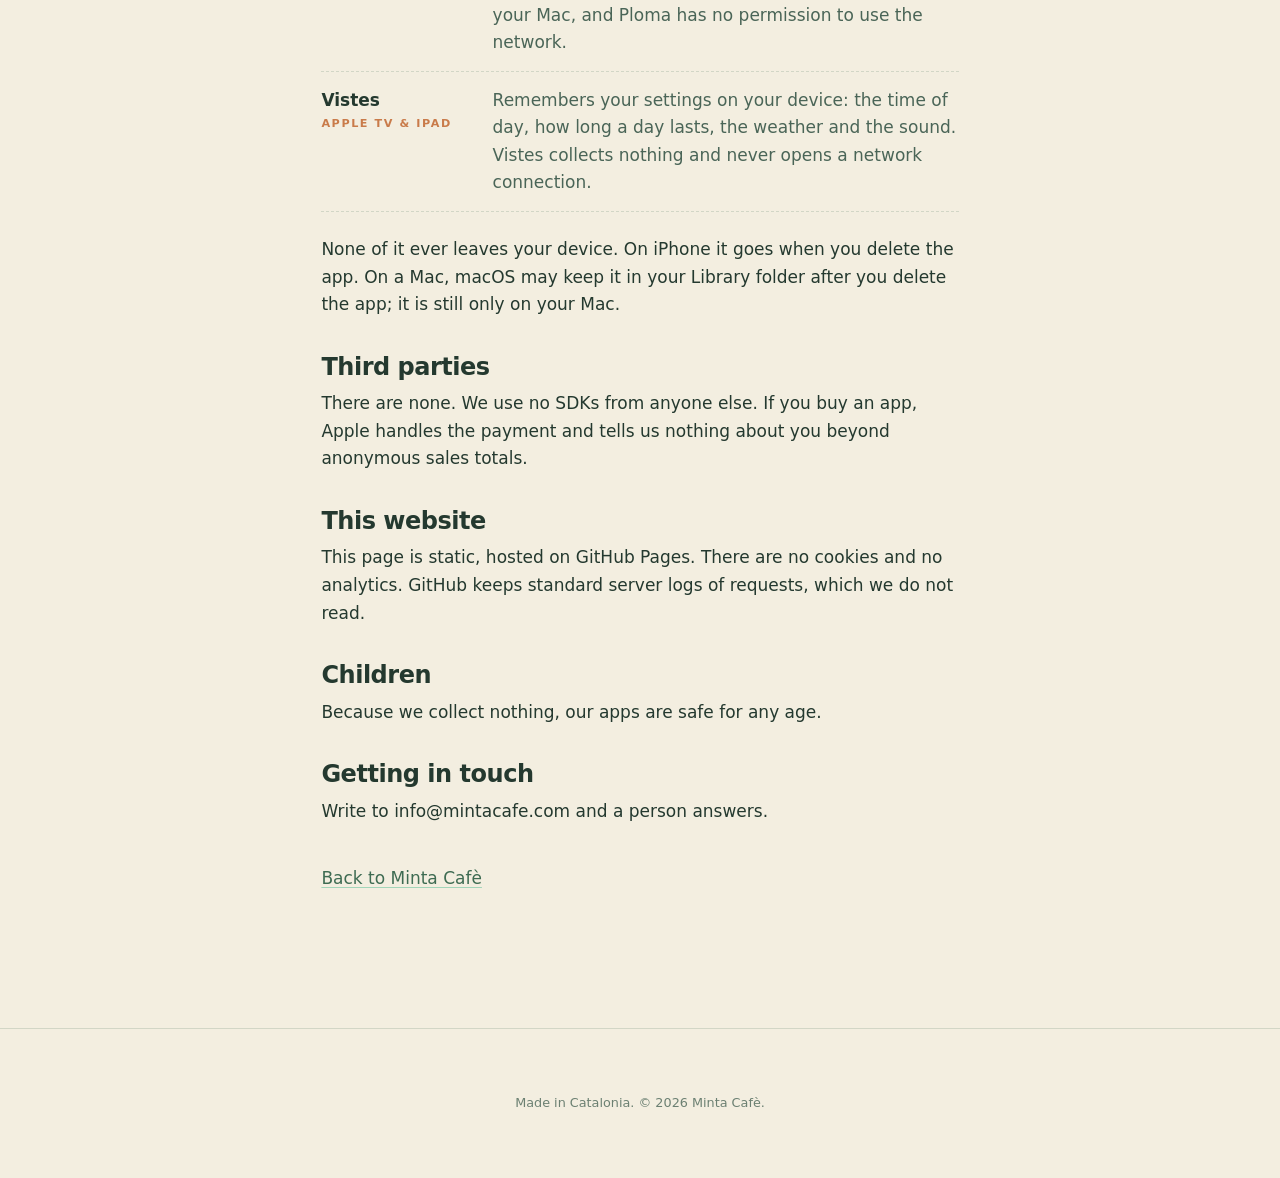
==== commit 6182e68c: "La marca: una tassa de cafè de porcellana amb una fulla de menta al davant L'anell amb fulles s'asse" ====
--- a/privacy.html
+++ b/privacy.html
@@ -7,7 +7,7 @@
 <meta name="description" content="Minta Cafè privacy policy: our apps collect nothing at all.">
 <meta name="theme-color" content="#F3EEE0" media="(prefers-color-scheme: light)">
 <meta name="theme-color" content="#16231D" media="(prefers-color-scheme: dark)">
-<link rel="icon" href="data:image/svg+xml,%3Csvg xmlns='http://www.w3.org/2000/svg' viewBox='0 0 32 32'%3E%3Crect width='32' height='32' rx='8' fill='%23F3EEE0'/%3E%3Ccircle cx='16' cy='16' r='9' fill='none' stroke='%237FCBA8' stroke-width='2.5'/%3E%3Ccircle cx='16' cy='7' r='2' fill='%23E8C468'/%3E%3C/svg%3E">
+<link rel="icon" href="assets/favicon.svg" type="image/svg+xml">
 <link rel="stylesheet" href="assets/style.css">
 </head>
 <body>
@@ -21,10 +21,17 @@
 <header class="head has-dock" id="head">
   <a class="brand" href="index.html" aria-label="Minta Cafè">
     <svg class="brand__mark" viewBox="0 0 40 40" aria-hidden="true">
-      <circle cx="20" cy="20" r="13" fill="none" stroke="currentColor" stroke-width="2.6"/>
-      <circle cx="20" cy="7" r="2.6" fill="var(--gold)"/>
-      <ellipse cx="31" cy="26" rx="2.4" ry="4.6" fill="var(--mint)" transform="rotate(35 31 26)"/>
-      <ellipse cx="9" cy="26" rx="2.4" ry="4.6" fill="var(--mint)" transform="rotate(-35 9 26)"/>
+      <path class="mk-steam" d="M16.4 11.2c-1.2-1.5 1.1-2.7 0-4.6s.9-2.6.3-3.8M21.6 11.2c-1.2-1.5 1.1-2.7 0-4.6"/>
+      <ellipse class="mk-china" cx="19" cy="33" rx="15.2" ry="3.1" stroke-width="2"/>
+      <path class="mk-handle" d="M29.6 18.4c5.4-.7 6.2 7.8-1.6 8.6"/>
+      <path class="mk-china" d="M7.4 15.6C7.4 24.8 12 31.2 19 31.2s11.6-6.4 11.6-15.6z" stroke-width="2.2"/>
+      <ellipse class="mk-china" cx="19" cy="15.6" rx="11.6" ry="3.1" stroke-width="2"/>
+      <ellipse class="mk-coffee" cx="19" cy="15.9" rx="9.2" ry="1.95"/>
+      <g transform="translate(14.6 31) rotate(30) scale(1.12)">
+        <path class="mk-leaf" d="M0 0L-0.97 -0.2L-1.55 -0.41L-2.04 -0.61L-2.46 -0.81L-2.83 -1.02L-3.17 -1.22L-3.47 -1.42L-3.74 -1.63L-3.98 -1.83L-4.2 -2.03L-4.4 -2.23L-4.57 -2.44L-4.72 -2.64L-4.86 -2.84L-4.99 -3.05L-5.11 -3.25L-5.21 -3.45L-5.27 -3.66L-5.24 -3.86L-5.29 -4.06L-5.37 -4.27L-5.44 -4.47L-5.47 -4.67L-5.47 -4.88L-5.33 -5.08L-5.2 -5.28L-5.25 -5.48L-5.28 -5.69L-5.27 -5.89L-5.23 -6.09L-5.07 -6.3L-4.74 -6.5L-4.75 -6.7L-4.75 -6.91L-4.72 -7.11L-4.64 -7.31L-4.49 -7.52L-4.17 -7.72L-4 -7.92L-3.97 -8.13L-3.9 -8.33L-3.8 -8.53L-3.66 -8.73L-3.39 -8.94L-3.09 -9.14L-3.02 -9.34L-2.93 -9.55L-2.8 -9.75L-2.65 -9.95L-2.44 -10.16L-2.16 -10.36L-2.02 -10.56L-1.88 -10.77L-1.73 -10.97L-1.56 -11.17L-1.37 -11.38L-1.18 -11.58L-1.01 -11.78L-0.84 -11.98L-0.67 -12.19L-0.5 -12.39L-0.33 -12.59L-0.17 -12.8L0 -13L0.17 -12.8L0.33 -12.59L0.5 -12.39L0.67 -12.19L0.84 -11.98L1.01 -11.78L1.18 -11.58L1.37 -11.38L1.56 -11.17L1.73 -10.97L1.88 -10.77L2.02 -10.56L2.16 -10.36L2.44 -10.16L2.65 -9.95L2.8 -9.75L2.93 -9.55L3.02 -9.34L3.09 -9.14L3.39 -8.94L3.66 -8.73L3.8 -8.53L3.9 -8.33L3.97 -8.13L4 -7.92L4.17 -7.72L4.49 -7.52L4.64 -7.31L4.72 -7.11L4.75 -6.91L4.75 -6.7L4.74 -6.5L5.07 -6.3L5.23 -6.09L5.27 -5.89L5.28 -5.69L5.25 -5.48L5.2 -5.28L5.33 -5.08L5.47 -4.88L5.47 -4.67L5.44 -4.47L5.37 -4.27L5.29 -4.06L5.24 -3.86L5.27 -3.66L5.21 -3.45L5.11 -3.25L4.99 -3.05L4.86 -2.84L4.72 -2.64L4.57 -2.44L4.4 -2.23L4.2 -2.03L3.98 -1.83L3.74 -1.63L3.47 -1.42L3.17 -1.22L2.83 -1.02L2.46 -0.81L2.04 -0.61L1.55 -0.41L0.97 -0.2L0 0Z"/>
+        <path class="mk-leaf-lit" d="M0 0L-0.97 -0.2L-1.55 -0.41L-2.04 -0.61L-2.46 -0.81L-2.83 -1.02L-3.17 -1.22L-3.47 -1.42L-3.74 -1.63L-3.98 -1.83L-4.2 -2.03L-4.4 -2.23L-4.57 -2.44L-4.72 -2.64L-4.86 -2.84L-4.99 -3.05L-5.11 -3.25L-5.21 -3.45L-5.27 -3.66L-5.24 -3.86L-5.29 -4.06L-5.37 -4.27L-5.44 -4.47L-5.47 -4.67L-5.47 -4.88L-5.33 -5.08L-5.2 -5.28L-5.25 -5.48L-5.28 -5.69L-5.27 -5.89L-5.23 -6.09L-5.07 -6.3L-4.74 -6.5L-4.75 -6.7L-4.75 -6.91L-4.72 -7.11L-4.64 -7.31L-4.49 -7.52L-4.17 -7.72L-4 -7.92L-3.97 -8.13L-3.9 -8.33L-3.8 -8.53L-3.66 -8.73L-3.39 -8.94L-3.09 -9.14L-3.02 -9.34L-2.93 -9.55L-2.8 -9.75L-2.65 -9.95L-2.44 -10.16L-2.16 -10.36L-2.02 -10.56L-1.88 -10.77L-1.73 -10.97L-1.56 -11.17L-1.37 -11.38L-1.18 -11.58L-1.01 -11.78L-0.84 -11.98L-0.67 -12.19L-0.5 -12.39L-0.33 -12.59L-0.17 -12.8L0 -13L0 0Z"/>
+        <path class="mk-vein" d="M0 -.4Q.3 -6.5 0 -11.7M0 -3.12Q1.9 -3.54 4.22 -5.2M0 -3.12Q-1.9 -3.54 -4.22 -5.2M0 -5.72Q1.56 -6.08 3.48 -7.54M0 -5.72Q-1.56 -6.08 -3.48 -7.54M0 -8.19Q1.23 -8.5 2.74 -9.75M0 -8.19Q-1.23 -8.5 -2.74 -9.75"/>
+      </g>
     </svg>
     <span class="brand__name">Minta Cafè</span>
   </a>
--- a/assets/style.css
+++ b/assets/style.css
@@ -24,16 +24,21 @@
   --line:    color-mix(in srgb, var(--leaf) 18%, transparent);
   --shadow:  0 18px 40px -24px rgba(46, 74, 62, .45);
 
-  /* Each app's room: the wall it hangs on, and the colour it speaks in. */
-  --room-circell:    #E4EFE3;  --say-circell:    #3B7454;
-  --room-confitura:  #F7E6DA;  --say-confitura:  #AE3647;
-  --room-vitrall:    #E9E4DA;  --say-vitrall:    #2457A6;
-  --room-planxa:     #F2E6D3;  --say-planxa:     #B03D2B;
-  --room-finestreta: #E2E9F0;  --say-finestreta: #2D5E86;
-  --room-ploma:      #EDEBE3;  --say-ploma:      #A6511F;
-  --room-segell:     #E4EAF3;  --say-segell:     #23409C;
-  --room-brillantor: #E9E5F0;  --say-brillantor: #8A690C;
-  --room-vistes:     #F4E3DB;  --say-vistes:     #A95234;
+  /* The colour each app speaks in: its tagline, its numbers, its bullets. */
+  --say-circell:    #3B7454;
+  --say-confitura:  #AE3647;
+  --say-vitrall:    #2457A6;
+  --say-planxa:     #B03D2B;
+  --say-finestreta: #2D5E86;
+  --say-ploma:      #A6511F;
+  --say-segell:     #23409C;
+  --say-brillantor: #8A690C;
+  --say-vistes:     #A95234;
+  /* Every app sits on the same translucent panel, so the chapters stand apart. */
+  --panel:      rgba(251, 247, 236, .58);
+  --panel-line: rgba(62, 107, 82, .11);
+  /* The menu's hover tint. */
+  --dish-hover: color-mix(in srgb, var(--mint) 16%, transparent);
 
   --wrap: 1120px;
   --gutter: clamp(1.1rem, 5vw, 2.4rem);
@@ -52,15 +57,17 @@
     --shadow: 0 18px 40px -22px rgba(0, 0, 0, .6);
     --terracotta: #E2A272;
 
-    --room-circell:    #1A2E25;  --say-circell:    #8ED2AF;
-    --room-confitura:  #2D221E;  --say-confitura:  #F3A1A9;
-    --room-vitrall:    #1A1F2E;  --say-vitrall:    #93B9F2;
-    --room-planxa:     #29231C;  --say-planxa:     #F2A08D;
-    --room-finestreta: #19232E;  --say-finestreta: #9CC5E6;
-    --room-ploma:      #171F1B;  --say-ploma:      #EBCB7A;
-    --room-segell:     #1B202D;  --say-segell:     #A9BBF5;
-    --room-brillantor: #1C1C2B;  --say-brillantor: #EBCB7A;
-    --room-vistes:     #2A1E25;  --say-vistes:     #F1A783;
+    --say-circell:    #8ED2AF;
+    --say-confitura:  #F3A1A9;
+    --say-vitrall:    #93B9F2;
+    --say-planxa:     #F2A08D;
+    --say-finestreta: #9CC5E6;
+    --say-ploma:      #EBCB7A;
+    --say-segell:     #A9BBF5;
+    --say-brillantor: #EBCB7A;
+    --say-vistes:     #F1A783;
+    --panel:      rgba(255, 255, 255, .035);
+    --panel-line: rgba(127, 203, 168, .12);
   }
 }
 
@@ -145,8 +152,27 @@
 .head.has-dock { border-bottom-color: var(--line); }
 
 .brand { display: inline-flex; align-items: center; gap: .55rem; text-decoration: none; color: var(--ink); flex: none; }
-.brand__mark { width: 30px; height: 30px; color: var(--leaf); flex: none; }
-@media (prefers-color-scheme: dark) { .brand__mark { color: var(--mint); } }
+/* The house mark: a porcelain cup of coffee with a mint leaf in front. By
+   night the cup stays white, as a real one would, and loses its outline. */
+.brand__mark {
+  width: 30px; height: 30px; flex: none; overflow: visible;
+  --mk-line: var(--leaf); --mk-china: #FFFDF6; --mk-coffee: #6E3F24; --mk-steam: #E2B94F;
+  --mk-leaf: #4FA57E; --mk-leaf-lit: #6CC29B; --mk-vein: #2E6B4E;
+}
+@media (prefers-color-scheme: dark) {
+  .brand__mark {
+    --mk-line: var(--ink); --mk-china: var(--ink); --mk-coffee: #5A3320; --mk-steam: var(--gold);
+    --mk-leaf: #5FB891; --mk-leaf-lit: #86D3AE; --mk-vein: #245A41;
+  }
+}
+.brand__mark .mk-steam  { fill: none; stroke: var(--mk-steam); stroke-width: 1.25; stroke-linecap: round; }
+.brand__mark .mk-china  { fill: var(--mk-china); stroke: var(--mk-line); stroke-linejoin: round; }
+.brand__mark .mk-handle { fill: none; stroke: var(--mk-line); stroke-width: 2.4; stroke-linecap: round; }
+.brand__mark .mk-coffee { fill: var(--mk-coffee); }
+/* The leaf's edge in the page's colour lifts it off the cup. */
+.brand__mark .mk-leaf   { fill: var(--mk-leaf); stroke: var(--bg); stroke-width: 1.5; stroke-linejoin: round; paint-order: stroke; }
+.brand__mark .mk-leaf-lit { fill: var(--mk-leaf-lit); }
+.brand__mark .mk-vein   { fill: none; stroke: var(--mk-vein); stroke-width: .54; stroke-linecap: round; opacity: .7; }
 .brand__name { font-weight: 700; font-size: 1.1rem; letter-spacing: -.01em; white-space: nowrap; }
 
 /* The dock: every app's icon, one click from anywhere. It waits while the menu
@@ -233,6 +259,64 @@
   background: var(--gold); box-shadow: 0 0 0 3px color-mix(in srgb, var(--gold) 30%, transparent);
 }
 
+/* ── The receipt ──────────────────────────────────────────── */
+/* One, beside "How we sell things": a café's till roll with what a game costs
+   and what it doesn't. Plain paper and the till's own type. The zigzag is a
+   mask on the paper, so the shadow lives on the box around it (a mask would
+   cut a box-shadow off). */
+
+.receipt {
+  --roll:      #FFFDF6;
+  --roll-ink:  #33372F;
+  --roll-ink-2:#6B6F64;
+  --roll-rule: rgba(51, 55, 47, .32);
+  --tooth: 7px;
+  width: min(100%, 19.5rem);
+  filter: drop-shadow(0 1px 1px rgba(46, 74, 62, .10)) drop-shadow(0 10px 14px rgba(46, 74, 62, .14));
+}
+.receipt[hidden] { display: none; }
+@media (prefers-color-scheme: dark) {
+  .receipt {
+    --roll:      #24372D;
+    --roll-ink:  #E4EDE6;
+    --roll-ink-2:#A3BCAD;
+    --roll-rule: rgba(228, 237, 230, .28);
+    filter: drop-shadow(0 10px 14px rgba(0, 0, 0, .35));
+  }
+}
+.receipt__paper {
+  background: var(--roll);
+  color: var(--roll-ink);
+  padding: 1.15rem 1.2rem calc(1.1rem + var(--tooth));
+  font-family: ui-monospace, "SF Mono", Menlo, Consolas, "Liberation Mono", monospace;
+  font-size: .76rem;
+  line-height: 1.55;
+  -webkit-mask: conic-gradient(from -45deg at bottom, #0000, #000 1deg 89deg, #0000 90deg) 50% / calc(2 * var(--tooth)) 100%;
+          mask: conic-gradient(from -45deg at bottom, #0000, #000 1deg 89deg, #0000 90deg) 50% / calc(2 * var(--tooth)) 100%;
+}
+.receipt p { margin: 0; }
+.receipt__brand {
+  text-align: center; font-weight: 700; letter-spacing: .32em; text-transform: uppercase;
+  font-size: .82rem; padding-left: .32em; /* the tracking after the last letter */
+}
+.receipt__addr { text-align: center; color: var(--roll-ink-2); margin-bottom: .7rem !important; }
+.receipt__lines {
+  margin: 0; padding: .5rem 0;
+  border-top: 1px dashed var(--roll-rule);
+  font-variant-numeric: tabular-nums;
+}
+.receipt__lines > div { display: flex; justify-content: space-between; gap: 1rem; }
+.receipt__lines dd { margin: 0; white-space: nowrap; }
+.receipt__lines--total { padding: .45rem 0 0; font-weight: 700; font-size: .9rem; }
+.receipt__motto { text-align: center; white-space: pre-line; margin-top: 1.1rem !important; }
+.receipt__motto--yours { margin-top: .55rem !important; font-weight: 700; }
+.receipt__thanks { text-align: center; text-wrap: balance; margin-top: 1rem !important; color: var(--roll-ink-2); }
+.receipt__refund {
+  text-align: center; margin-top: .75rem !important;
+  font-size: .68rem; color: var(--roll-ink-2); text-wrap: balance;
+}
+.receipt__refund a { color: inherit; }
+
 /* ── Hero: the café's menu ────────────────────────────────── */
 
 .hero {
@@ -242,11 +326,123 @@
 }
 .hero .lede { margin-inline: auto; }
 
+/* The shop window: the apps' screens side by side, on one shelf, standing on
+   their feet. It runs to both edges of the window, so the next one peeks in and
+   asks to be looked at; it never moves by itself. */
+.aparador {
+  --phone-h: 380px;
+  --wide-h: 250px;
+  --edge: max(var(--gutter), calc((100vw - var(--wrap)) / 2));
+  position: relative;
+  width: 100vw; margin: clamp(2rem, 5vh, 3rem) 0 0 calc(50% - 50vw);
+  padding-bottom: 2.6rem;
+}
+@media (max-width: 700px) { .aparador { --phone-h: 300px; --wide-h: 190px; } }
+@media (max-width: 380px) { .aparador { --phone-h: 270px; --wide-h: 170px; } }
+
+.aparador__track {
+  --fade-l: 56px; --fade-r: 56px;
+  overflow-x: auto; overscroll-behavior-x: contain;
+  scrollbar-width: none;
+  -webkit-mask-image: linear-gradient(90deg, transparent 0, #000 var(--fade-l), #000 calc(100% - var(--fade-r)), transparent 100%);
+          mask-image: linear-gradient(90deg, transparent 0, #000 var(--fade-l), #000 calc(100% - var(--fade-r)), transparent 100%);
+}
+.aparador__track::-webkit-scrollbar { display: none; }
+.aparador.is-start .aparador__track { --fade-l: 0px; }
+.aparador.is-end .aparador__track { --fade-r: 0px; }
+/* The belt carries the screens; while it drifts it slides, and when you take
+   over it stands still and the track scrolls instead (app.js). */
+.aparador__belt {
+  list-style: none; margin: 0; width: max-content;
+  padding: .8rem var(--edge) 1rem;
+  display: flex; align-items: flex-end; gap: clamp(1.1rem, 2.6vw, 2.1rem);
+}
+
+.vitrina { flex: none; }
+.vitrina a { display: grid; justify-items: center; gap: .65rem; color: var(--ink); text-decoration: none; }
+.vitrina__glass { display: block; transition: transform .25s ease; }
+.vitrina a:hover .vitrina__glass { transform: translateY(-4px); }
+.vitrina__glass img { display: block; width: auto; }
+.vitrina__name { font-weight: 700; font-size: .98rem; }
+/* A Mac app's window doesn't say whose it is, so its icon sits on the corner,
+   half on and half off, and rises with it on hover. */
+.vitrina__glass, .vitrina__badge { grid-area: 1 / 1; }
+.vitrina__name { grid-area: 2 / 1; }
+.vitrina .vitrina__badge {   /* .vitrina: above the rules that size a screen's img */
+  width: calc(var(--wide-h) * .27); height: auto; z-index: 1;
+  filter: drop-shadow(0 6px 9px rgba(30, 50, 40, .3));
+  align-self: end; justify-self: start;
+  margin: 0 0 calc(var(--wide-h) * -.07) calc(var(--wide-h) * -.07);
+  transition: transform .25s ease;
+}
+.vitrina a:hover .vitrina__badge { transform: translateY(-4px); }
+.vitrina a:hover .vitrina__name { color: var(--terracotta); }
+
+/* A phone, the same as in the rooms, smaller. */
+.vitrina--phone .vitrina__glass {
+  padding: 6px; border-radius: calc(var(--phone-h) * .085);
+  background: linear-gradient(160deg, #4a5a52, #2b3a33 45%, #495852);
+  box-shadow: 0 26px 44px -26px rgba(46, 74, 62, .75), 0 0 0 1px rgba(0, 0, 0, .12);
+}
+.vitrina--phone img { height: calc(var(--phone-h) - 12px); border-radius: calc(var(--phone-h) * .07); }
+/* The TV and a Mac's screen: a dark bezel. */
+.vitrina--tv .vitrina__glass,
+.vitrina--screen .vitrina__glass {
+  border: 6px solid #1d2622; border-radius: 12px; background: #101613; overflow: hidden;
+  box-shadow: 0 26px 44px -26px rgba(46, 74, 62, .75), 0 0 0 1px rgba(0, 0, 0, .12);
+}
+.vitrina--tv img, .vitrina--screen img { height: calc(var(--wide-h) - 12px); }
+.vitrina--tv .vitrina__glass { border-bottom-width: 9px; }
+/* A Mac window brings its own corners. */
+.vitrina--window img { height: var(--wide-h); filter: drop-shadow(0 18px 22px rgba(30, 50, 40, .3)); }
+@media (prefers-color-scheme: dark) {
+  .vitrina--phone .vitrina__glass,
+  .vitrina--tv .vitrina__glass,
+  .vitrina--screen .vitrina__glass { box-shadow: 0 26px 44px -26px rgba(0, 0, 0, .8), 0 0 0 1px rgba(255, 255, 255, .07); }
+  .vitrina--window img { filter: drop-shadow(0 18px 22px rgba(0, 0, 0, .55)); }
+}
+
+/* Two arrows for a mouse; a finger or a trackpad doesn't need them. */
+.aparador__nav {
+  position: absolute; top: calc(50% - 58px); z-index: 2;
+  width: 46px; height: 46px; border-radius: 50%;
+  display: grid; place-items: center; cursor: pointer;
+  background: var(--paper); color: var(--ink);
+  border: 1px solid var(--line); box-shadow: 0 10px 24px -14px rgba(0, 0, 0, .5);
+  transition: opacity .2s;
+}
+.aparador__nav svg { width: 22px; height: 22px; fill: none; stroke: currentColor; stroke-width: 2.2; stroke-linecap: round; stroke-linejoin: round; }
+.aparador__nav--prev { left: calc(var(--edge) - 23px); }
+.aparador__nav--next { right: calc(var(--edge) - 23px); }
+.aparador.is-start .aparador__nav--prev,
+.aparador.is-end .aparador__nav--next { opacity: 0; pointer-events: none; }
+@media (hover: none), (pointer: coarse) { .aparador__nav { display: none; } }
+/* Stop it for good, or let it go on: small, under the last screen. */
+.aparador__pause {
+  position: absolute; right: var(--edge); bottom: 0; z-index: 2;
+  width: 34px; height: 34px; border-radius: 50%;
+  display: none; place-items: center; cursor: pointer;
+  background: transparent; color: var(--ink-2);
+  border: 1px solid var(--line);
+}
+.aparador.is-drifting .aparador__pause, .aparador.is-stopped .aparador__pause { display: grid; }
+.aparador__pause:hover { color: var(--ink); border-color: var(--ink-2); }
+.aparador__pause svg { width: 16px; height: 16px; fill: currentColor; stroke: currentColor; stroke-width: 2.2; stroke-linecap: round; stroke-linejoin: round; }
+.aparador__pause .i-pause { fill: none; }
+.aparador__pause .i-play { display: none; }
+.aparador.is-stopped .aparador__pause .i-pause { display: none; }
+.aparador.is-stopped .aparador__pause .i-play { display: inline; }
+
+@media (prefers-reduced-motion: reduce) {
+  .vitrina__glass, .vitrina__badge { transition: none; }
+  .vitrina a:hover .vitrina__glass, .vitrina a:hover .vitrina__badge { transform: none; }
+}
+
 /* Printed like a café's carta: a card with a second rule inside the edge. */
 .carta {
   position: relative;
   max-width: 1000px;
-  margin: clamp(2rem, 5vh, 3.2rem) auto 0;
+  margin: clamp(.6rem, 2vh, 1.4rem) auto 0;
   padding: clamp(1.3rem, 3.2vw, 2.4rem) clamp(1.1rem, 3.6vw, 2.8rem) clamp(.6rem, 2vw, 1.2rem);
   display: grid; grid-template-columns: minmax(0, 1fr) minmax(0, 1fr);
   column-gap: clamp(1.6rem, 4.5vw, 3.6rem);
@@ -260,6 +456,15 @@
   border: 1px solid var(--line); pointer-events: none;
 }
 @media (max-width: 780px) { .carta { grid-template-columns: minmax(0, 1fr); } }
+/* The house phrase, at the foot of the menu. */
+.carta__foot {
+  grid-column: 1 / -1;
+  margin: .4rem 0 .6rem; padding-top: 1rem;
+  border-top: 1px dashed var(--line);
+  text-align: center; text-wrap: balance;
+  color: var(--ink-2); font-size: 1.02rem;
+}
+.carta__foot strong { color: var(--ink); font-weight: 680; }
 
 .carta__group { margin-bottom: 1rem; }
 .carta__title {
@@ -278,7 +483,7 @@
   color: var(--ink); text-decoration: none;
   transition: background-color .2s ease;
 }
-.dish:hover { background: var(--dish); color: var(--ink); }
+.dish:hover { background: var(--dish-hover); color: var(--ink); }
 .dish__icon { width: 56px; height: 56px; }
 .dish__text { display: grid; line-height: 1.28; }
 .dish__name { font-weight: 720; font-size: 1.14rem; }
@@ -311,11 +516,14 @@
    the order is name, tagline, art, the rest. */
 
 .app {
-  --room: var(--bg);
   --say: var(--leaf);
-  background: var(--room);
-  padding-block: clamp(3.4rem, 9vh, 6rem);
-  padding-inline: max(var(--gutter), calc((100% - var(--wrap)) / 2));
+  width: min(100% - 2 * clamp(.7rem, 2.6vw, 2rem), var(--wrap) + 7rem);
+  margin: 0 auto clamp(.9rem, 2.2vw, 1.5rem);
+  background: var(--panel);
+  border: 1px solid var(--panel-line);
+  border-radius: clamp(24px, 3vw, 36px);
+  padding-block: clamp(3rem, 8vh, 5rem);
+  padding-inline: clamp(1.25rem, 5vw, 3.5rem);
   display: grid;
   grid-template-columns: minmax(0, 1fr) minmax(0, 1fr);
   grid-template-rows: 1fr auto auto auto 1fr;
@@ -331,15 +539,15 @@
   }
 }
 
-#circell    { --room: var(--room-circell);    --say: var(--say-circell); }
-#confitura  { --room: var(--room-confitura);  --say: var(--say-confitura); }
-#vitrall    { --room: var(--room-vitrall);    --say: var(--say-vitrall); }
-#planxa     { --room: var(--room-planxa);     --say: var(--say-planxa); }
-#finestreta { --room: var(--room-finestreta); --say: var(--say-finestreta); }
-#ploma      { --room: var(--room-ploma);      --say: var(--say-ploma); }
-#segell     { --room: var(--room-segell);     --say: var(--say-segell); }
-#brillantor { --room: var(--room-brillantor); --say: var(--say-brillantor); }
-#vistes     { --room: var(--room-vistes);     --say: var(--say-vistes); }
+#circell    { --say: var(--say-circell); }
+#confitura  { --say: var(--say-confitura); }
+#vitrall    { --say: var(--say-vitrall); }
+#planxa     { --say: var(--say-planxa); }
+#finestreta { --say: var(--say-finestreta); }
+#ploma      { --say: var(--say-ploma); }
+#segell     { --say: var(--say-segell); }
+#brillantor { --say: var(--say-brillantor); }
+#vistes     { --say: var(--say-vistes); }
 
 .app__head { grid-area: head; display: flex; align-items: center; gap: 1.1rem; }
 .app__head h2 { margin: 0; }
@@ -353,7 +561,7 @@
 }
 .app__art { grid-area: art; display: grid; justify-items: center; align-content: center; gap: 1rem; }
 @media (max-width: 860px) {
-  .app { padding-block: clamp(2.6rem, 7vh, 3.6rem); }
+  .app { padding-block: clamp(2.2rem, 6vh, 3.2rem); }
   .app__art { margin-bottom: 2rem; }
   /* A screenshot needs less room than a board you play with your thumb. */
   .phone:has(.phone__screen--shot) { width: min(290px, 72vw); }
@@ -402,13 +610,19 @@
 }
 .plm-open__btn:hover { border-color: var(--say); }
 .plm-open__btn img { width: 32px; height: 32px; }
-.plm-open__time { margin: 0; min-width: 14ch; font-size: .9rem; font-weight: 680; color: var(--say); }
+/* The line keeps its room even when empty (a hidden copy holds it), so the
+   button doesn't jump sideways each time the line comes and goes. */
+.plm-open__time { margin: 0; display: grid; font-size: .9rem; font-weight: 680; color: var(--say); }
+.plm-open__time > * { grid-area: 1 / 1; }
+.plm-open__sizer { visibility: hidden; }
 /* Closed: the window goes, its place stays. */
 .plm.is-closed { visibility: hidden; }
 
 /* ── Live demos inside a phone ───────────────────────────── */
 
 .phone__screen--live { padding: 0; display: block; position: relative; overflow: hidden; }
+/* Without JavaScript, the game's own screenshot instead. */
+.vit-fallback { display: block; width: 100%; height: 100%; object-fit: cover; object-position: 50% 0; }
 
 /* ── Phone + Circell board ────────────────────────────────── */
 
@@ -715,11 +929,14 @@
 .promise > h2, .brewing > h2 { text-align: center; }
 .promise > .lede, .brewing > .lede { text-align: center; margin: 0 auto 2.6rem; }
 
+/* The receipt in the middle, the rules under it, side by side. */
+.promise__body { display: grid; justify-items: center; gap: clamp(2.4rem, 6vh, 3.4rem); }
 .rules {
   list-style: none; margin: 0; padding: 0;
   display: grid; gap: 1.8rem 2.4rem;
   grid-template-columns: repeat(auto-fit, minmax(215px, 1fr));
 }
+.promise__body .rules { width: 100%; }
 .rules li { position: relative; padding-left: 2rem; }
 .rules li::before {
   content: ""; position: absolute; left: 0; top: .32em;
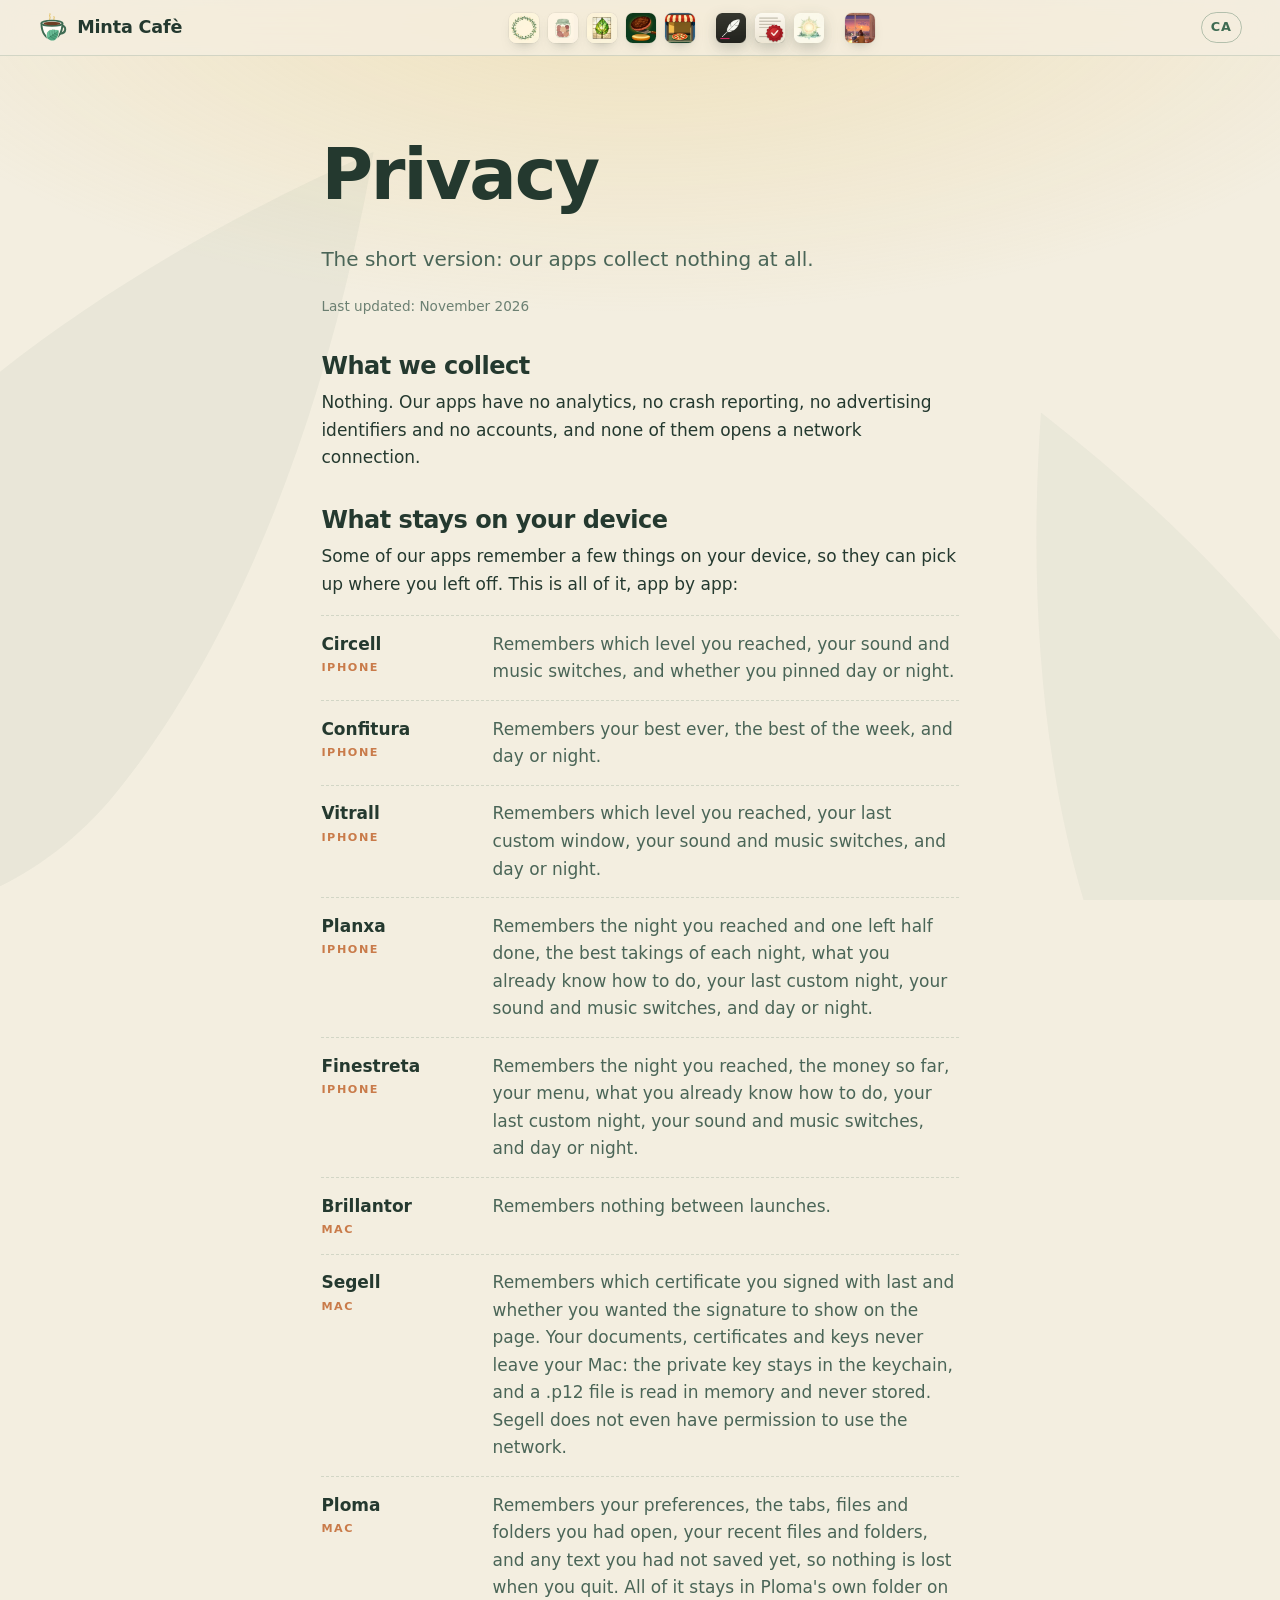
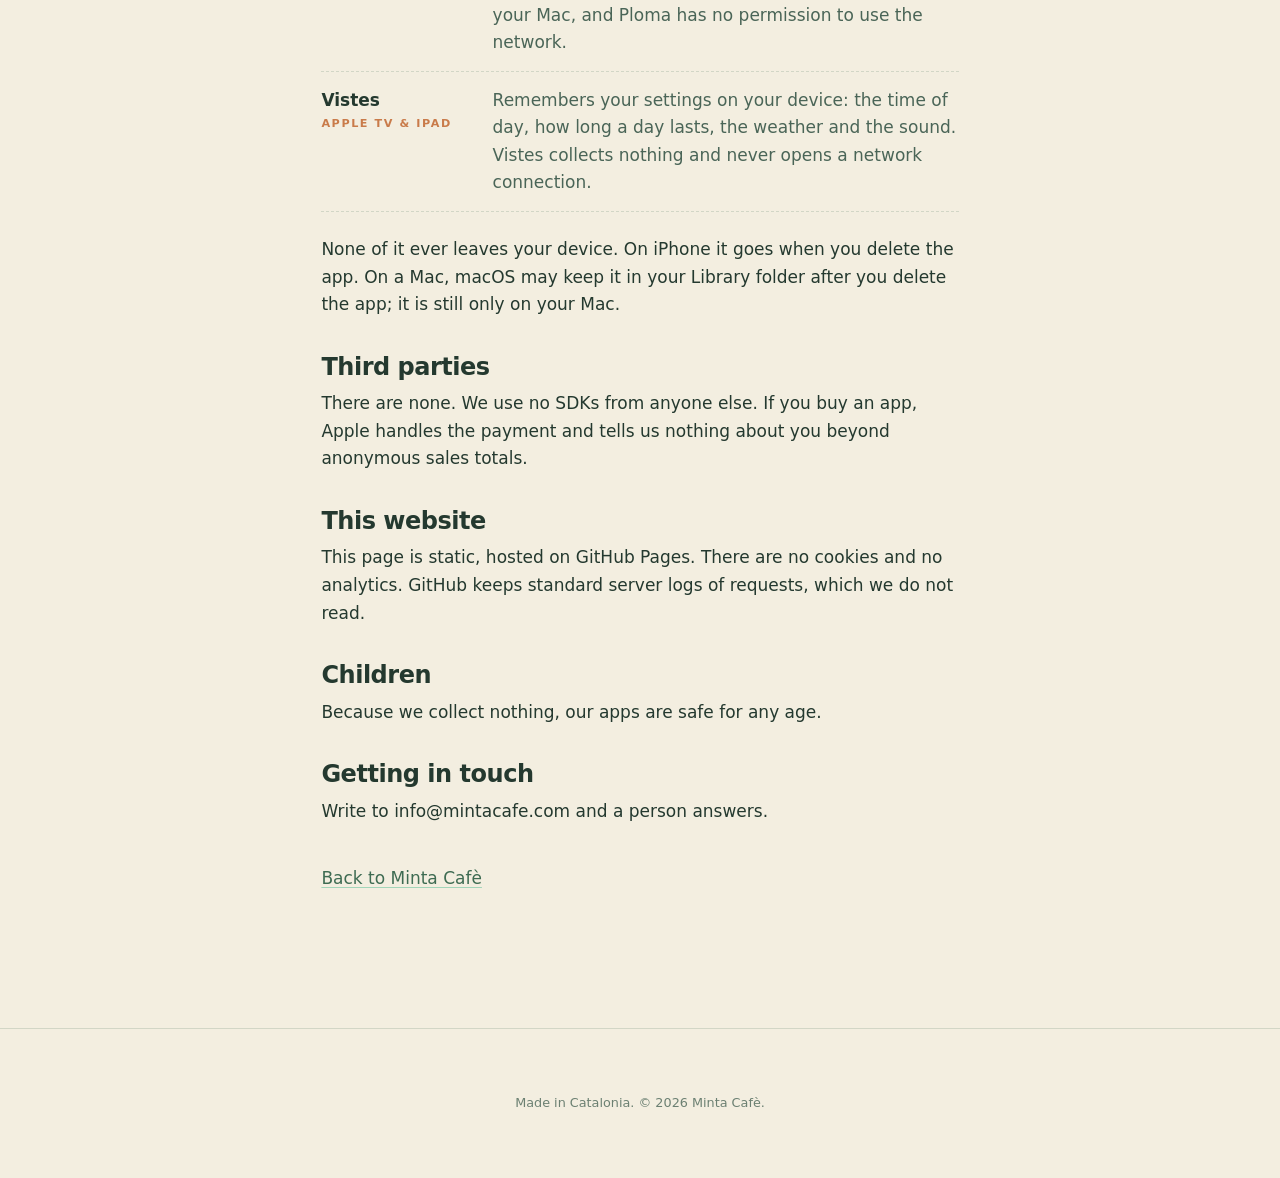
==== commit c2ce7748: "La marca, sense plateret: la tassa més gran i la fulla més grossa i més inclinada Co-Authored-By: Cl" ====
--- a/privacy.html
+++ b/privacy.html
@@ -21,15 +21,14 @@
 <header class="head has-dock" id="head">
   <a class="brand" href="index.html" aria-label="Minta Cafè">
     <svg class="brand__mark" viewBox="0 0 40 40" aria-hidden="true">
-      <path class="mk-steam" d="M16.4 11.2c-1.2-1.5 1.1-2.7 0-4.6s.9-2.6.3-3.8M21.6 11.2c-1.2-1.5 1.1-2.7 0-4.6"/>
-      <ellipse class="mk-china" cx="19" cy="33" rx="15.2" ry="3.1" stroke-width="2"/>
-      <path class="mk-handle" d="M29.6 18.4c5.4-.7 6.2 7.8-1.6 8.6"/>
-      <path class="mk-china" d="M7.4 15.6C7.4 24.8 12 31.2 19 31.2s11.6-6.4 11.6-15.6z" stroke-width="2.2"/>
-      <ellipse class="mk-china" cx="19" cy="15.6" rx="11.6" ry="3.1" stroke-width="2"/>
-      <ellipse class="mk-coffee" cx="19" cy="15.9" rx="9.2" ry="1.95"/>
-      <g transform="translate(14.6 31) rotate(30) scale(1.12)">
-        <path class="mk-leaf" d="M0 0L-0.97 -0.2L-1.55 -0.41L-2.04 -0.61L-2.46 -0.81L-2.83 -1.02L-3.17 -1.22L-3.47 -1.42L-3.74 -1.63L-3.98 -1.83L-4.2 -2.03L-4.4 -2.23L-4.57 -2.44L-4.72 -2.64L-4.86 -2.84L-4.99 -3.05L-5.11 -3.25L-5.21 -3.45L-5.27 -3.66L-5.24 -3.86L-5.29 -4.06L-5.37 -4.27L-5.44 -4.47L-5.47 -4.67L-5.47 -4.88L-5.33 -5.08L-5.2 -5.28L-5.25 -5.48L-5.28 -5.69L-5.27 -5.89L-5.23 -6.09L-5.07 -6.3L-4.74 -6.5L-4.75 -6.7L-4.75 -6.91L-4.72 -7.11L-4.64 -7.31L-4.49 -7.52L-4.17 -7.72L-4 -7.92L-3.97 -8.13L-3.9 -8.33L-3.8 -8.53L-3.66 -8.73L-3.39 -8.94L-3.09 -9.14L-3.02 -9.34L-2.93 -9.55L-2.8 -9.75L-2.65 -9.95L-2.44 -10.16L-2.16 -10.36L-2.02 -10.56L-1.88 -10.77L-1.73 -10.97L-1.56 -11.17L-1.37 -11.38L-1.18 -11.58L-1.01 -11.78L-0.84 -11.98L-0.67 -12.19L-0.5 -12.39L-0.33 -12.59L-0.17 -12.8L0 -13L0.17 -12.8L0.33 -12.59L0.5 -12.39L0.67 -12.19L0.84 -11.98L1.01 -11.78L1.18 -11.58L1.37 -11.38L1.56 -11.17L1.73 -10.97L1.88 -10.77L2.02 -10.56L2.16 -10.36L2.44 -10.16L2.65 -9.95L2.8 -9.75L2.93 -9.55L3.02 -9.34L3.09 -9.14L3.39 -8.94L3.66 -8.73L3.8 -8.53L3.9 -8.33L3.97 -8.13L4 -7.92L4.17 -7.72L4.49 -7.52L4.64 -7.31L4.72 -7.11L4.75 -6.91L4.75 -6.7L4.74 -6.5L5.07 -6.3L5.23 -6.09L5.27 -5.89L5.28 -5.69L5.25 -5.48L5.2 -5.28L5.33 -5.08L5.47 -4.88L5.47 -4.67L5.44 -4.47L5.37 -4.27L5.29 -4.06L5.24 -3.86L5.27 -3.66L5.21 -3.45L5.11 -3.25L4.99 -3.05L4.86 -2.84L4.72 -2.64L4.57 -2.44L4.4 -2.23L4.2 -2.03L3.98 -1.83L3.74 -1.63L3.47 -1.42L3.17 -1.22L2.83 -1.02L2.46 -0.81L2.04 -0.61L1.55 -0.41L0.97 -0.2L0 0Z"/>
-        <path class="mk-leaf-lit" d="M0 0L-0.97 -0.2L-1.55 -0.41L-2.04 -0.61L-2.46 -0.81L-2.83 -1.02L-3.17 -1.22L-3.47 -1.42L-3.74 -1.63L-3.98 -1.83L-4.2 -2.03L-4.4 -2.23L-4.57 -2.44L-4.72 -2.64L-4.86 -2.84L-4.99 -3.05L-5.11 -3.25L-5.21 -3.45L-5.27 -3.66L-5.24 -3.86L-5.29 -4.06L-5.37 -4.27L-5.44 -4.47L-5.47 -4.67L-5.47 -4.88L-5.33 -5.08L-5.2 -5.28L-5.25 -5.48L-5.28 -5.69L-5.27 -5.89L-5.23 -6.09L-5.07 -6.3L-4.74 -6.5L-4.75 -6.7L-4.75 -6.91L-4.72 -7.11L-4.64 -7.31L-4.49 -7.52L-4.17 -7.72L-4 -7.92L-3.97 -8.13L-3.9 -8.33L-3.8 -8.53L-3.66 -8.73L-3.39 -8.94L-3.09 -9.14L-3.02 -9.34L-2.93 -9.55L-2.8 -9.75L-2.65 -9.95L-2.44 -10.16L-2.16 -10.36L-2.02 -10.56L-1.88 -10.77L-1.73 -10.97L-1.56 -11.17L-1.37 -11.38L-1.18 -11.58L-1.01 -11.78L-0.84 -11.98L-0.67 -12.19L-0.5 -12.39L-0.33 -12.59L-0.17 -12.8L0 -13L0 0Z"/>
+      <path class="mk-steam" d="M15.8 9.4c-1.2-1.5 1.1-2.7 0-4.6s.9-2.6.3-3.8M21.4 9.4c-1.2-1.5 1.1-2.7 0-4.6"/>
+      <path class="mk-handle" d="M31.4 17.2c6.4-.8 7.3 9.6-1.9 10.4"/>
+      <path class="mk-china" d="M4.6 13.6C4.6 25.6 10.3 35 18.6 35s14-9.4 14-21.4z" stroke-width="2.5"/>
+      <ellipse class="mk-china" cx="18.6" cy="13.6" rx="14" ry="3.6" stroke-width="2.3"/>
+      <ellipse class="mk-coffee" cx="18.6" cy="14" rx="11.3" ry="2.35"/>
+      <g transform="translate(13 33.8) rotate(55) scale(1.36)">
+        <path class="mk-leaf" d="M0 0L-1.18 -0.2L-1.75 -0.41L-2.19 -0.61L-2.56 -0.81L-2.89 -1.02L-3.17 -1.22L-3.43 -1.42L-3.66 -1.63L-3.87 -1.83L-4.06 -2.03L-4.23 -2.23L-4.39 -2.44L-4.52 -2.64L-4.65 -2.84L-4.77 -3.05L-4.9 -3.25L-5 -3.45L-5.07 -3.66L-5.02 -3.86L-5.09 -4.06L-5.19 -4.27L-5.28 -4.47L-5.35 -4.67L-5.37 -4.88L-5.23 -5.08L-5.12 -5.28L-5.21 -5.48L-5.28 -5.69L-5.32 -5.89L-5.31 -6.09L-5.17 -6.3L-4.83 -6.5L-4.91 -6.7L-4.96 -6.91L-4.98 -7.11L-4.94 -7.31L-4.83 -7.52L-4.5 -7.72L-4.36 -7.92L-4.38 -8.13L-4.37 -8.33L-4.31 -8.53L-4.2 -8.73L-3.94 -8.94L-3.65 -9.14L-3.62 -9.34L-3.56 -9.55L-3.46 -9.75L-3.33 -9.95L-3.13 -10.16L-2.84 -10.36L-2.71 -10.56L-2.58 -10.77L-2.43 -10.97L-2.26 -11.17L-2.06 -11.38L-1.85 -11.58L-1.65 -11.78L-1.44 -11.98L-1.22 -12.19L-0.99 -12.39L-0.74 -12.59L-0.45 -12.8L0 -13L0.45 -12.8L0.74 -12.59L0.99 -12.39L1.22 -12.19L1.44 -11.98L1.65 -11.78L1.85 -11.58L2.06 -11.38L2.26 -11.17L2.43 -10.97L2.58 -10.77L2.71 -10.56L2.84 -10.36L3.13 -10.16L3.33 -9.95L3.46 -9.75L3.56 -9.55L3.62 -9.34L3.65 -9.14L3.94 -8.94L4.2 -8.73L4.31 -8.53L4.37 -8.33L4.38 -8.13L4.36 -7.92L4.5 -7.72L4.83 -7.52L4.94 -7.31L4.98 -7.11L4.96 -6.91L4.91 -6.7L4.83 -6.5L5.17 -6.3L5.31 -6.09L5.32 -5.89L5.28 -5.69L5.21 -5.48L5.12 -5.28L5.23 -5.08L5.37 -4.88L5.35 -4.67L5.28 -4.47L5.19 -4.27L5.09 -4.06L5.02 -3.86L5.07 -3.66L5 -3.45L4.9 -3.25L4.77 -3.05L4.65 -2.84L4.52 -2.64L4.39 -2.44L4.23 -2.23L4.06 -2.03L3.87 -1.83L3.66 -1.63L3.43 -1.42L3.17 -1.22L2.89 -1.02L2.56 -0.81L2.19 -0.61L1.75 -0.41L1.18 -0.2L0 0Z"/>
+        <path class="mk-leaf-lit" d="M0 0L-1.18 -0.2L-1.75 -0.41L-2.19 -0.61L-2.56 -0.81L-2.89 -1.02L-3.17 -1.22L-3.43 -1.42L-3.66 -1.63L-3.87 -1.83L-4.06 -2.03L-4.23 -2.23L-4.39 -2.44L-4.52 -2.64L-4.65 -2.84L-4.77 -3.05L-4.9 -3.25L-5 -3.45L-5.07 -3.66L-5.02 -3.86L-5.09 -4.06L-5.19 -4.27L-5.28 -4.47L-5.35 -4.67L-5.37 -4.88L-5.23 -5.08L-5.12 -5.28L-5.21 -5.48L-5.28 -5.69L-5.32 -5.89L-5.31 -6.09L-5.17 -6.3L-4.83 -6.5L-4.91 -6.7L-4.96 -6.91L-4.98 -7.11L-4.94 -7.31L-4.83 -7.52L-4.5 -7.72L-4.36 -7.92L-4.38 -8.13L-4.37 -8.33L-4.31 -8.53L-4.2 -8.73L-3.94 -8.94L-3.65 -9.14L-3.62 -9.34L-3.56 -9.55L-3.46 -9.75L-3.33 -9.95L-3.13 -10.16L-2.84 -10.36L-2.71 -10.56L-2.58 -10.77L-2.43 -10.97L-2.26 -11.17L-2.06 -11.38L-1.85 -11.58L-1.65 -11.78L-1.44 -11.98L-1.22 -12.19L-0.99 -12.39L-0.74 -12.59L-0.45 -12.8L0 -13L0 0Z"/>
         <path class="mk-vein" d="M0 -.4Q.3 -6.5 0 -11.7M0 -3.12Q1.9 -3.54 4.22 -5.2M0 -3.12Q-1.9 -3.54 -4.22 -5.2M0 -5.72Q1.56 -6.08 3.48 -7.54M0 -5.72Q-1.56 -6.08 -3.48 -7.54M0 -8.19Q1.23 -8.5 2.74 -9.75M0 -8.19Q-1.23 -8.5 -2.74 -9.75"/>
       </g>
     </svg>
--- a/assets/style.css
+++ b/assets/style.css
@@ -152,7 +152,7 @@
 .head.has-dock { border-bottom-color: var(--line); }
 
 .brand { display: inline-flex; align-items: center; gap: .55rem; text-decoration: none; color: var(--ink); flex: none; }
-/* The house mark: a porcelain cup of coffee with a mint leaf in front. By
+/* The house mark: a big porcelain cup of coffee with a mint leaf in front. By
    night the cup stays white, as a real one would, and loses its outline. */
 .brand__mark {
   width: 30px; height: 30px; flex: none; overflow: visible;
@@ -165,14 +165,14 @@
     --mk-leaf: #5FB891; --mk-leaf-lit: #86D3AE; --mk-vein: #245A41;
   }
 }
-.brand__mark .mk-steam  { fill: none; stroke: var(--mk-steam); stroke-width: 1.25; stroke-linecap: round; }
+.brand__mark .mk-steam  { fill: none; stroke: var(--mk-steam); stroke-width: 1.3; stroke-linecap: round; }
 .brand__mark .mk-china  { fill: var(--mk-china); stroke: var(--mk-line); stroke-linejoin: round; }
-.brand__mark .mk-handle { fill: none; stroke: var(--mk-line); stroke-width: 2.4; stroke-linecap: round; }
+.brand__mark .mk-handle { fill: none; stroke: var(--mk-line); stroke-width: 2.7; stroke-linecap: round; }
 .brand__mark .mk-coffee { fill: var(--mk-coffee); }
 /* The leaf's edge in the page's colour lifts it off the cup. */
-.brand__mark .mk-leaf   { fill: var(--mk-leaf); stroke: var(--bg); stroke-width: 1.5; stroke-linejoin: round; paint-order: stroke; }
+.brand__mark .mk-leaf   { fill: var(--mk-leaf); stroke: var(--bg); stroke-width: 1.25; stroke-linejoin: round; paint-order: stroke; }
 .brand__mark .mk-leaf-lit { fill: var(--mk-leaf-lit); }
-.brand__mark .mk-vein   { fill: none; stroke: var(--mk-vein); stroke-width: .54; stroke-linecap: round; opacity: .7; }
+.brand__mark .mk-vein   { fill: none; stroke: var(--mk-vein); stroke-width: .46; stroke-linecap: round; opacity: .7; }
 .brand__name { font-weight: 700; font-size: 1.1rem; letter-spacing: -.01em; white-space: nowrap; }
 
 /* The dock: every app's icon, one click from anywhere. It waits while the menu
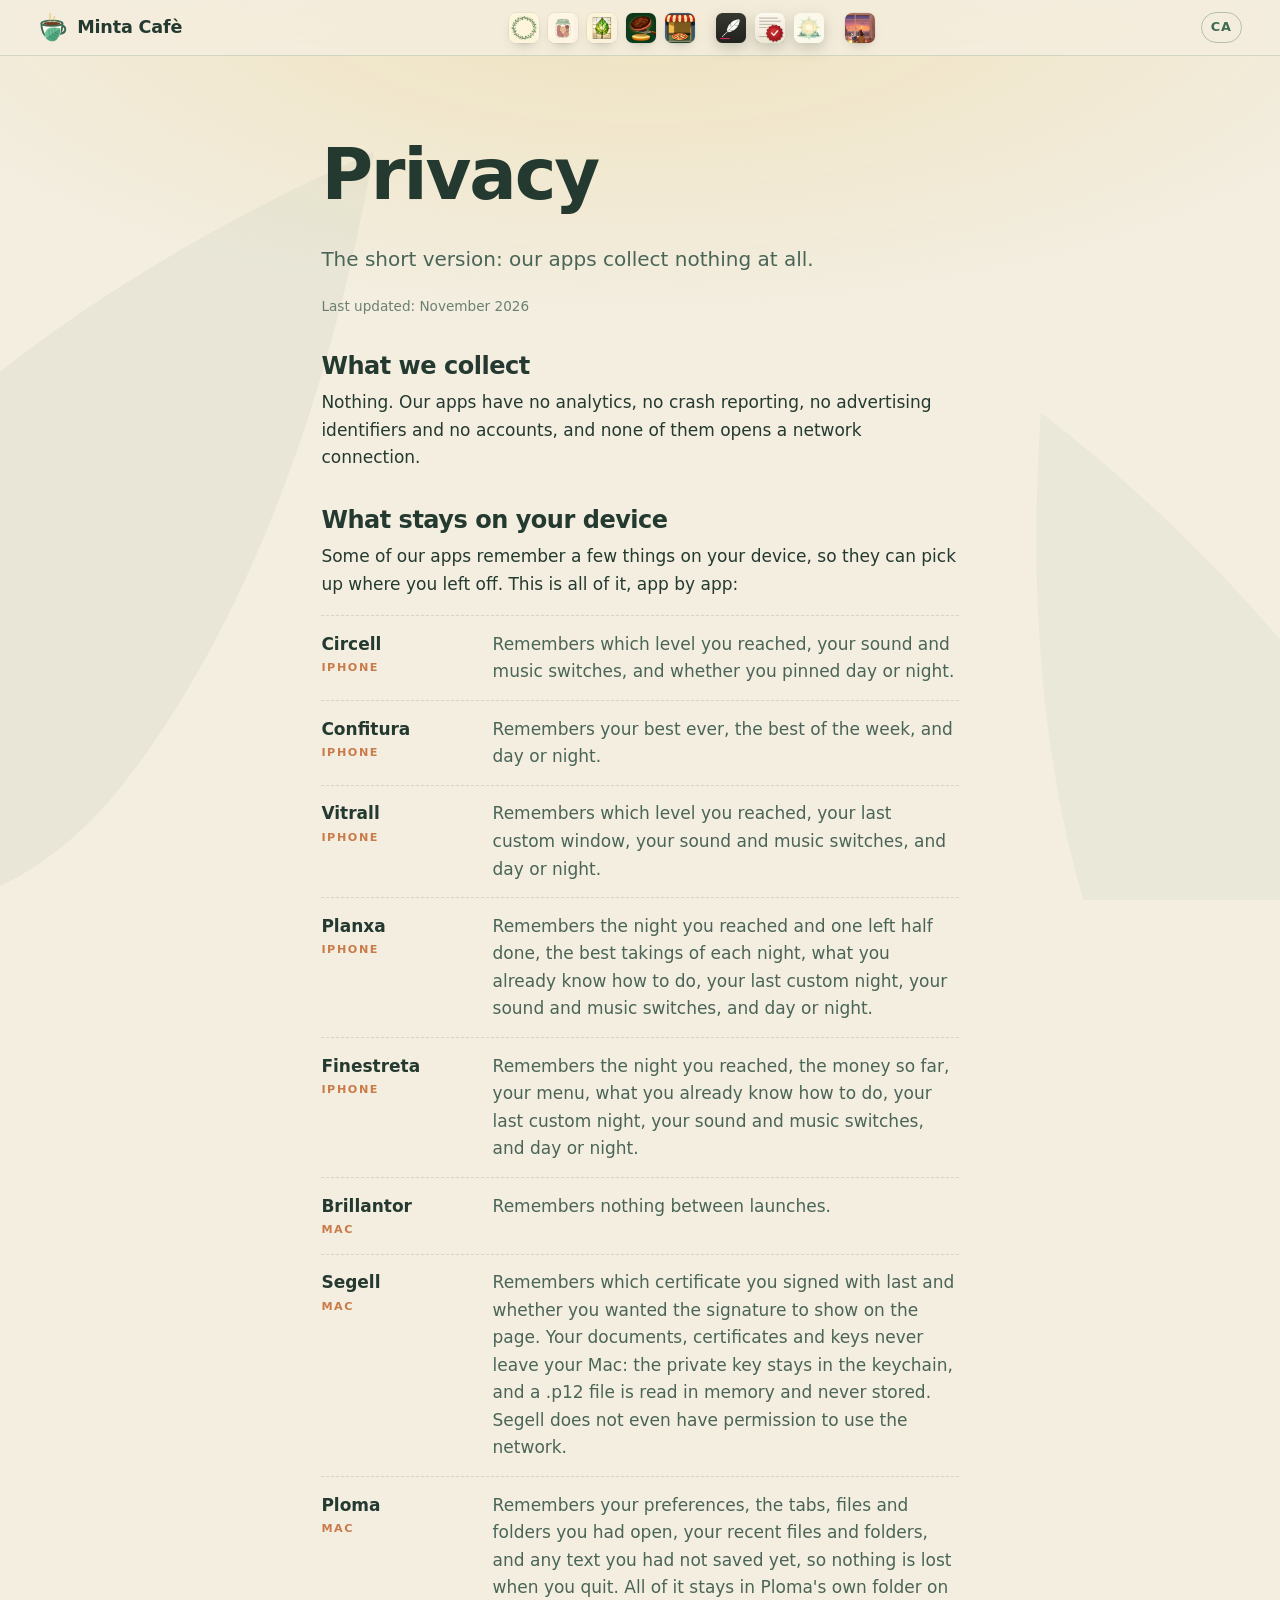
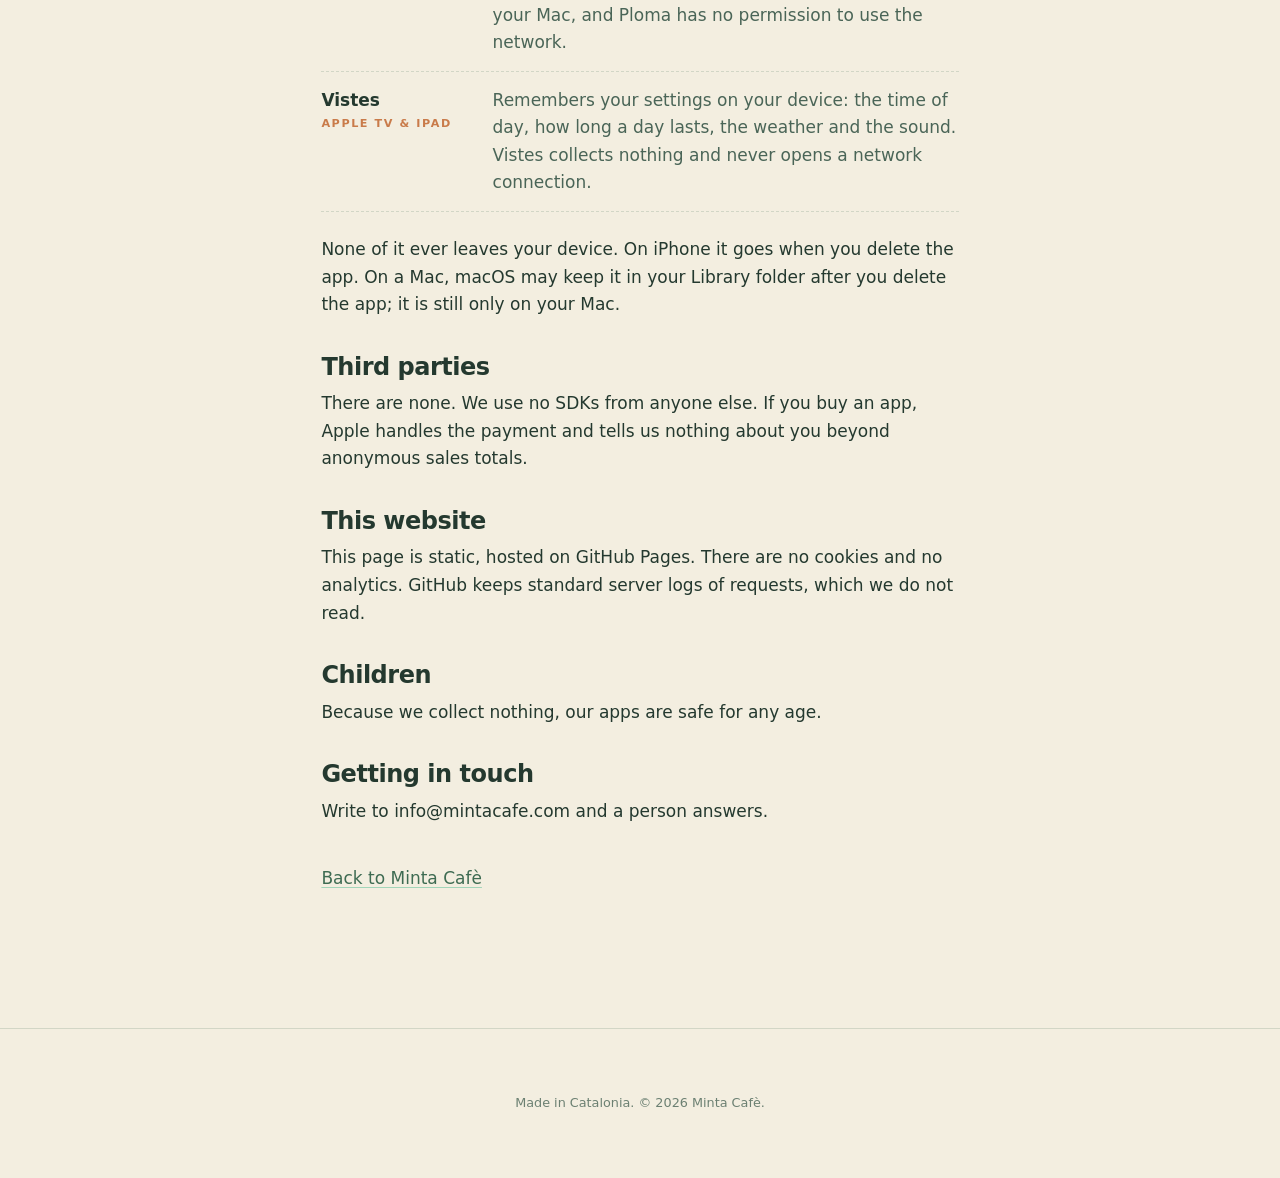
==== commit d3796d3b: "La marca: la fulla més grossa (la 4 de les cinc mides) i el fum surt del cafè Abans naixia per darre" ====
--- a/privacy.html
+++ b/privacy.html
@@ -21,12 +21,13 @@
 <header class="head has-dock" id="head">
   <a class="brand" href="index.html" aria-label="Minta Cafè">
     <svg class="brand__mark" viewBox="0 0 40 40" aria-hidden="true">
-      <path class="mk-steam" d="M15.8 9.4c-1.2-1.5 1.1-2.7 0-4.6s.9-2.6.3-3.8M21.4 9.4c-1.2-1.5 1.1-2.7 0-4.6"/>
+      <defs><linearGradient id="mkSteam" gradientUnits="userSpaceOnUse" x1="0" y1="13.6" x2="0" y2="8.6"><stop offset="0" class="mk-steam-base"/><stop offset="1" class="mk-steam-top"/></linearGradient></defs>
       <path class="mk-handle" d="M31.4 17.2c6.4-.8 7.3 9.6-1.9 10.4"/>
       <path class="mk-china" d="M4.6 13.6C4.6 25.6 10.3 35 18.6 35s14-9.4 14-21.4z" stroke-width="2.5"/>
       <ellipse class="mk-china" cx="18.6" cy="13.6" rx="14" ry="3.6" stroke-width="2.3"/>
       <ellipse class="mk-coffee" cx="18.6" cy="14" rx="11.3" ry="2.35"/>
-      <g transform="translate(13 33.8) rotate(55) scale(1.36)">
+      <path class="mk-steam" d="M16 13.4c-1.2-1.5 1.1-2.7 0-4.6s.9-2.6 0-4.6.8-2.4.3-3.4M21.6 13c-1.2-1.5 1.1-2.7 0-4.6s.9-2.6.3-3.8"/>
+      <g transform="translate(11.26 34.04) rotate(55) scale(1.72)">
         <path class="mk-leaf" d="M0 0L-1.18 -0.2L-1.75 -0.41L-2.19 -0.61L-2.56 -0.81L-2.89 -1.02L-3.17 -1.22L-3.43 -1.42L-3.66 -1.63L-3.87 -1.83L-4.06 -2.03L-4.23 -2.23L-4.39 -2.44L-4.52 -2.64L-4.65 -2.84L-4.77 -3.05L-4.9 -3.25L-5 -3.45L-5.07 -3.66L-5.02 -3.86L-5.09 -4.06L-5.19 -4.27L-5.28 -4.47L-5.35 -4.67L-5.37 -4.88L-5.23 -5.08L-5.12 -5.28L-5.21 -5.48L-5.28 -5.69L-5.32 -5.89L-5.31 -6.09L-5.17 -6.3L-4.83 -6.5L-4.91 -6.7L-4.96 -6.91L-4.98 -7.11L-4.94 -7.31L-4.83 -7.52L-4.5 -7.72L-4.36 -7.92L-4.38 -8.13L-4.37 -8.33L-4.31 -8.53L-4.2 -8.73L-3.94 -8.94L-3.65 -9.14L-3.62 -9.34L-3.56 -9.55L-3.46 -9.75L-3.33 -9.95L-3.13 -10.16L-2.84 -10.36L-2.71 -10.56L-2.58 -10.77L-2.43 -10.97L-2.26 -11.17L-2.06 -11.38L-1.85 -11.58L-1.65 -11.78L-1.44 -11.98L-1.22 -12.19L-0.99 -12.39L-0.74 -12.59L-0.45 -12.8L0 -13L0.45 -12.8L0.74 -12.59L0.99 -12.39L1.22 -12.19L1.44 -11.98L1.65 -11.78L1.85 -11.58L2.06 -11.38L2.26 -11.17L2.43 -10.97L2.58 -10.77L2.71 -10.56L2.84 -10.36L3.13 -10.16L3.33 -9.95L3.46 -9.75L3.56 -9.55L3.62 -9.34L3.65 -9.14L3.94 -8.94L4.2 -8.73L4.31 -8.53L4.37 -8.33L4.38 -8.13L4.36 -7.92L4.5 -7.72L4.83 -7.52L4.94 -7.31L4.98 -7.11L4.96 -6.91L4.91 -6.7L4.83 -6.5L5.17 -6.3L5.31 -6.09L5.32 -5.89L5.28 -5.69L5.21 -5.48L5.12 -5.28L5.23 -5.08L5.37 -4.88L5.35 -4.67L5.28 -4.47L5.19 -4.27L5.09 -4.06L5.02 -3.86L5.07 -3.66L5 -3.45L4.9 -3.25L4.77 -3.05L4.65 -2.84L4.52 -2.64L4.39 -2.44L4.23 -2.23L4.06 -2.03L3.87 -1.83L3.66 -1.63L3.43 -1.42L3.17 -1.22L2.89 -1.02L2.56 -0.81L2.19 -0.61L1.75 -0.41L1.18 -0.2L0 0Z"/>
         <path class="mk-leaf-lit" d="M0 0L-1.18 -0.2L-1.75 -0.41L-2.19 -0.61L-2.56 -0.81L-2.89 -1.02L-3.17 -1.22L-3.43 -1.42L-3.66 -1.63L-3.87 -1.83L-4.06 -2.03L-4.23 -2.23L-4.39 -2.44L-4.52 -2.64L-4.65 -2.84L-4.77 -3.05L-4.9 -3.25L-5 -3.45L-5.07 -3.66L-5.02 -3.86L-5.09 -4.06L-5.19 -4.27L-5.28 -4.47L-5.35 -4.67L-5.37 -4.88L-5.23 -5.08L-5.12 -5.28L-5.21 -5.48L-5.28 -5.69L-5.32 -5.89L-5.31 -6.09L-5.17 -6.3L-4.83 -6.5L-4.91 -6.7L-4.96 -6.91L-4.98 -7.11L-4.94 -7.31L-4.83 -7.52L-4.5 -7.72L-4.36 -7.92L-4.38 -8.13L-4.37 -8.33L-4.31 -8.53L-4.2 -8.73L-3.94 -8.94L-3.65 -9.14L-3.62 -9.34L-3.56 -9.55L-3.46 -9.75L-3.33 -9.95L-3.13 -10.16L-2.84 -10.36L-2.71 -10.56L-2.58 -10.77L-2.43 -10.97L-2.26 -11.17L-2.06 -11.38L-1.85 -11.58L-1.65 -11.78L-1.44 -11.98L-1.22 -12.19L-0.99 -12.39L-0.74 -12.59L-0.45 -12.8L0 -13L0 0Z"/>
         <path class="mk-vein" d="M0 -.4Q.3 -6.5 0 -11.7M0 -3.12Q1.9 -3.54 4.22 -5.2M0 -3.12Q-1.9 -3.54 -4.22 -5.2M0 -5.72Q1.56 -6.08 3.48 -7.54M0 -5.72Q-1.56 -6.08 -3.48 -7.54M0 -8.19Q1.23 -8.5 2.74 -9.75M0 -8.19Q-1.23 -8.5 -2.74 -9.75"/>
--- a/assets/style.css
+++ b/assets/style.css
@@ -165,14 +165,17 @@
     --mk-leaf: #5FB891; --mk-leaf-lit: #86D3AE; --mk-vein: #245A41;
   }
 }
-.brand__mark .mk-steam  { fill: none; stroke: var(--mk-steam); stroke-width: 1.3; stroke-linecap: round; }
+/* The steam rises off the coffee: it starts faint on the surface. */
+.brand__mark .mk-steam  { fill: none; stroke: url(#mkSteam); stroke-width: 1.3; stroke-linecap: round; }
+.brand__mark .mk-steam-base { stop-color: var(--mk-steam); stop-opacity: .1; }
+.brand__mark .mk-steam-top  { stop-color: var(--mk-steam); }
 .brand__mark .mk-china  { fill: var(--mk-china); stroke: var(--mk-line); stroke-linejoin: round; }
 .brand__mark .mk-handle { fill: none; stroke: var(--mk-line); stroke-width: 2.7; stroke-linecap: round; }
 .brand__mark .mk-coffee { fill: var(--mk-coffee); }
 /* The leaf's edge in the page's colour lifts it off the cup. */
-.brand__mark .mk-leaf   { fill: var(--mk-leaf); stroke: var(--bg); stroke-width: 1.25; stroke-linejoin: round; paint-order: stroke; }
+.brand__mark .mk-leaf   { fill: var(--mk-leaf); stroke: var(--bg); stroke-width: .99; stroke-linejoin: round; paint-order: stroke; }
 .brand__mark .mk-leaf-lit { fill: var(--mk-leaf-lit); }
-.brand__mark .mk-vein   { fill: none; stroke: var(--mk-vein); stroke-width: .46; stroke-linecap: round; opacity: .7; }
+.brand__mark .mk-vein   { fill: none; stroke: var(--mk-vein); stroke-width: .36; stroke-linecap: round; opacity: .7; }
 .brand__name { font-weight: 700; font-size: 1.1rem; letter-spacing: -.01em; white-space: nowrap; }
 
 /* The dock: every app's icon, one click from anywhere. It waits while the menu
